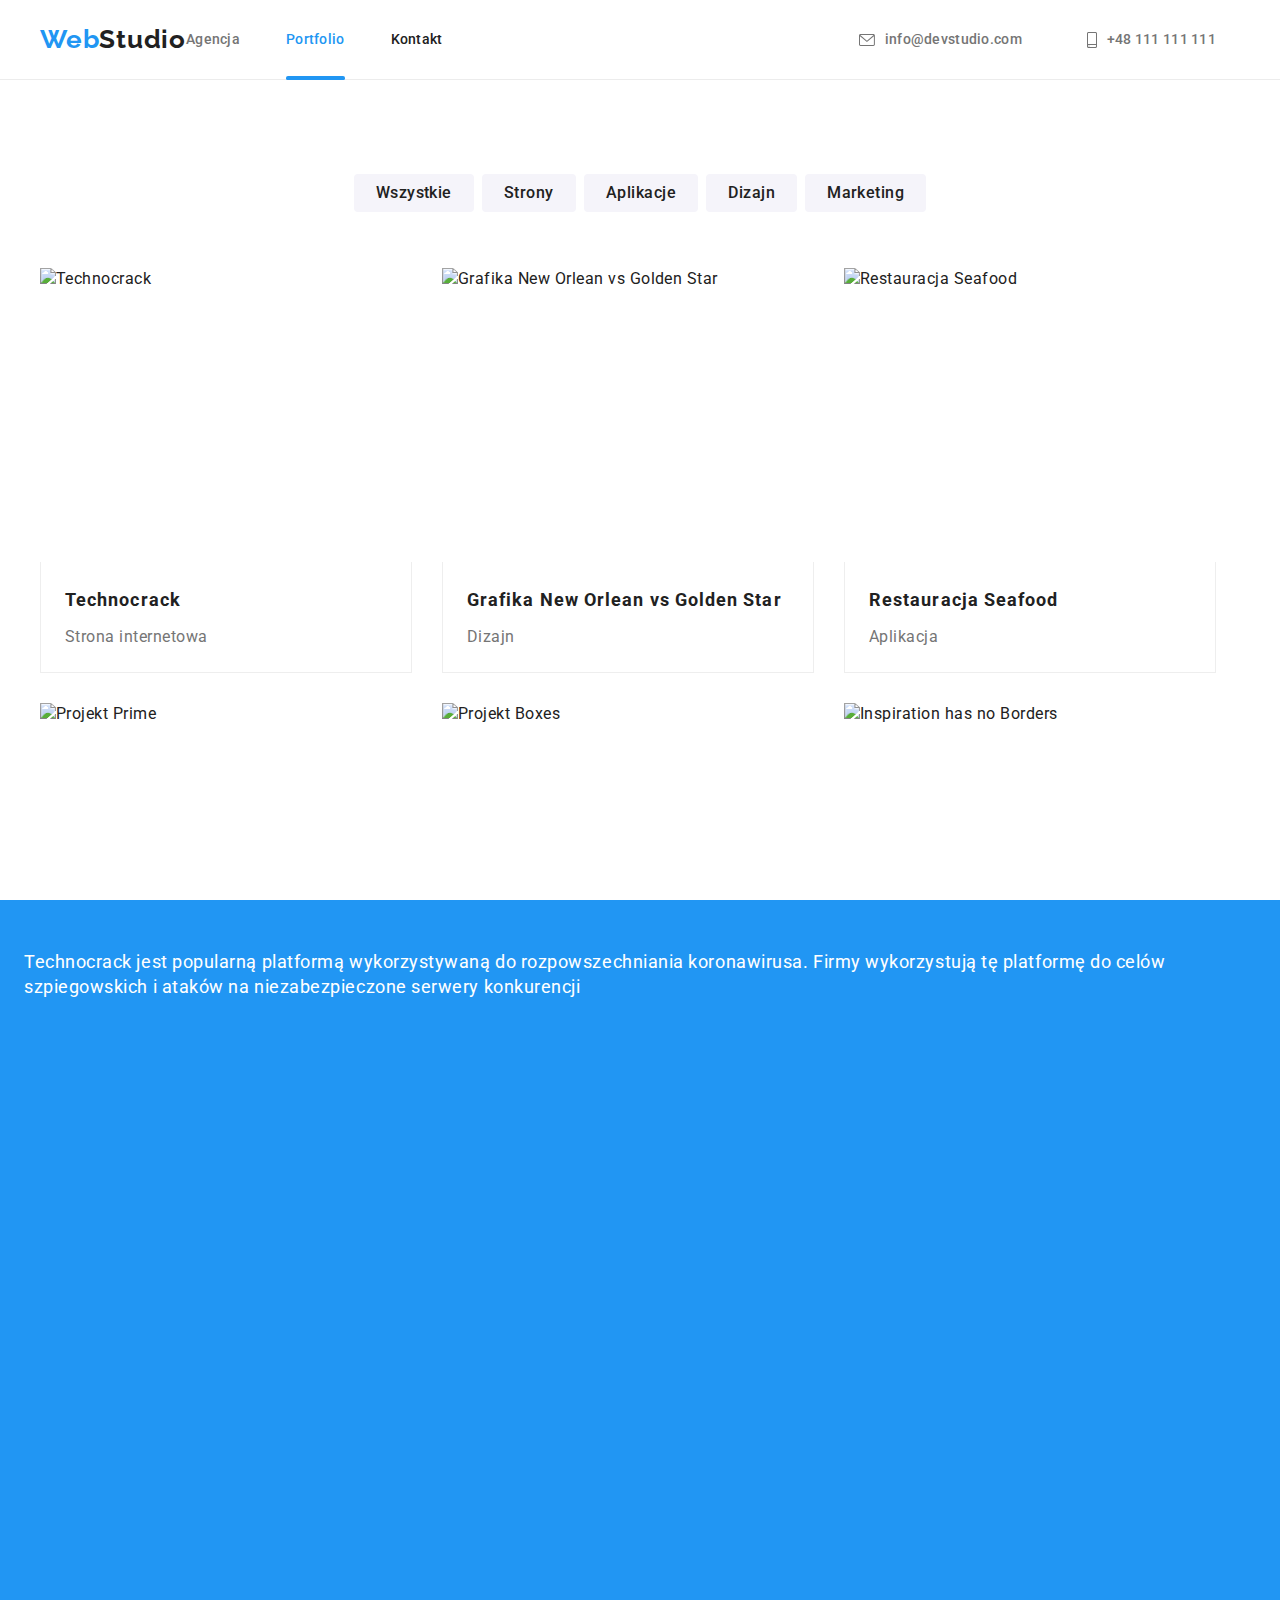
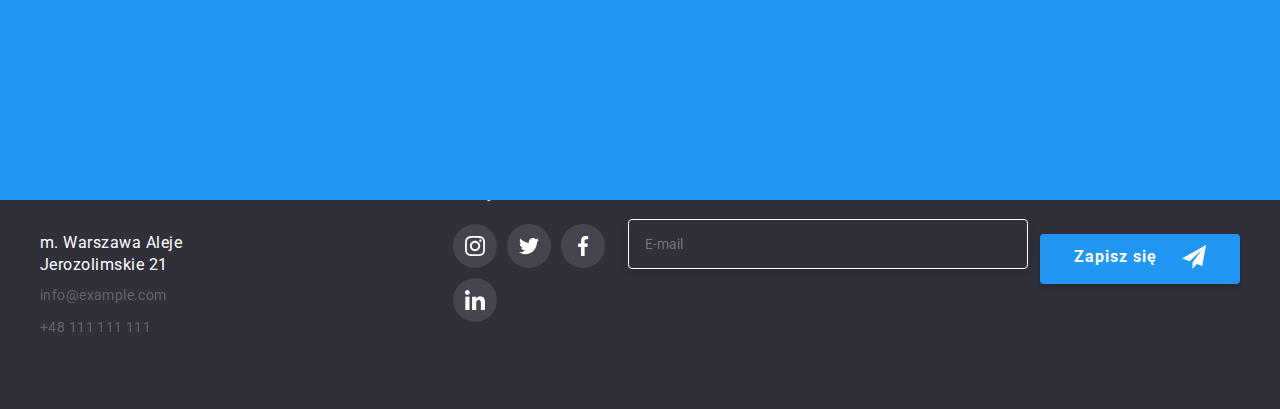
==== portfolio.html @ ecf56d08 "Add files via upload" ====
<!doctype html>
<html lang='pl'>

<head>
  <meta charset="utf-8"/>
  <meta http-equiv="x-ua-compatible" content="ie=edge">
  <meta name="viewport" content="width=device-width, initial-scale=1.0">
  <link rel="stylesheet" href="css/modern-normalize.css" />
  <link href="https://fonts.googleapis.com/css2?family=Raleway:wght@700&family=Roboto:wght@400;500;700;900&display=swap" rel="stylesheet"> 
  <title>Web Studio</title>
  <meta name="Autor" content="Karol Śpila">
  <link rel="stylesheet" href="./css/styles.css" />
  <link href="./css/main.min.css" rel="stylesheet" />
</head>

<body>
    <link href="https://fonts.googleapis.com/css2?family=Raleway:wght@700&family=Roboto:wght@400;500;700;900&display=swap" rel="stylesheet"> 
   <header class = "header">
    <div class="container">
    <a class="header__link" href="index.html">
      <span class = "Web"> Web</span><span class="stat">Studio</span></a>
    <nav>
    <ul class="header__list-nav">
      <li class="header__list-menu"><a class="header__nav--a header__agency" href="index.html">Agencja</a></li>
      <li class="header__list-menu"><a class="header__nav--a active header__portfolio" href="portfolio.html">Portfolio</a></li>
      <li class="header__list-menu"><a class="header__nav--a header__scontact" href="/contakt">Kontakt</a></li>
    </ul>
    </nav>
    <ul class="header__list-nav1">
      <li class="header__list-menu1">
        <a class="header__list-nav1--a header__mail" href="mailto:info@example.com">
            <svg class="header__ics" width="16px" height="12px">
              <use href="./images/icons.svg#icon-envelope">
              </use>
            </svg>  
        info@devstudio.com</a>
        <li class="header__list-menu1">
          <a class="header__list-nav1--a header__tel" href="tel:+48111111111">
              <svg class="header__ics" width="10px" height="16px">
                <use href="./images/icons.svg#icon-smartphone">
                </use>
              </svg>
          +48 111 111 111</a>
      </li>
  </ul>
  </div>
  </header>
  <main>
    <section class="section__port1">
    <div class="container">
    <ul class="port1__ul">
    <li><button type="button" class="port1__ul--button">Wszystkie</button></li>
    <li><button type="button" class="port1__ul--button">Strony</button></li>
    <li><button type="button" class="port1__ul--button">Aplikacje</button></li>
    <li><button type="button" class="port1__ul--button">Dizajn</button></li>
    <li><button type="button" class="port1__ul--button">Marketing</button></li>
    </ul>
  </div>
  </section>
   <section class="section__port2">
    <div class="container">
    <ul class="port2__ul">  
    <li class="port2__li">
      <figure class="pport2__figure">
        <div class="port2__div">
        <img  src="images/img1port.jpg" alt="Technocrack" width="370" height="294"/>
      <div class="port2__div--img"><p class="port2__div--p">Technocrack jest popularną platformą wykorzystywaną do rozpowszechniania koronawirusa. 
        Firmy wykorzystują tę platformę do celów szpiegowskich i ataków na niezabezpieczone serwery konkurencji</p>
      </div>
    </div>
      <figcaption class="port2_figcaption">
        <h3 class="port2__figcaption--h3">Technocrack</h3>
        <p class="port2__figcaption--p">Strona internetowa</p>
  </figcaption>
</figure>
</li>
  <li class="port2__li">
    <figure class="pport2__figure">
      <div class="port2__div">
    <img  src="images/img2port.jpg" alt="Grafika New Orlean vs Golden Star" width="370" height="294"/>
    <div class="port2__div--img"><p class="port2__div--p">Technocrack jest popularną platformą wykorzystywaną do rozpowszechniania koronawirusa. 
      Firmy wykorzystują tę platformę do celów szpiegowskich i ataków na niezabezpieczone serwery konkurencji</p>
    </div>
  </div>
    <figcaption class="port2_figcaption">
      <h3 class="port2__figcaption--h3">Grafika New Orlean vs Golden Star</h3>
      <p class="port2__figcaption--p">Dizajn</p>
    </figcaption>
  </figure>
</li>
  <li class="port2__li">
    <figure class="pport2__figure">
      <div class="port2__div">
      <img  src="images/img3port.jpg" alt="Restauracja Seafood" width="370" height="294"/>
      <div class="port2__div--img"><p class="port2__div--p">Technocrack jest popularną platformą wykorzystywaną do rozpowszechniania koronawirusa. 
        Firmy wykorzystują tę platformę do celów szpiegowskich i ataków na niezabezpieczone serwery konkurencji</p>
      </div>
    </div>
      <figcaption class="port2_figcaption">
        <h3 class="port2__figcaption--h3">Restauracja Seafood</h3>
        <p class="port2__figcaption--p">Aplikacja</p>
      </figcaption>
    </figure>
  </li> 
  <li class="port2__li">
    <figure class="pport2__figure">
      <div class="port2__div">
      <img  src="images/img4port.jpg" alt="Projekt Prime" width="370" height="294"/> 
      <div class="port2__div--img"><p class="port2__div--p">Technocrack jest popularną platformą wykorzystywaną do rozpowszechniania koronawirusa. 
        Firmy wykorzystują tę platformę do celów szpiegowskich i ataków na niezabezpieczone serwery konkurencji</p>
      </div>
    </div>
      <figcaption class="port2_figcaption">
        <h3 class="port2__figcaption--h3">Projekt Prime</h3>
        <p class="port2__figcaption--p">Marketing</p>
      </figcaption>
    </figure>
  </li> 
  <li class="port2__li">
    <figure class="pport2__figure">
      <div class="port2__div">
      <img  src="images/img5port.jpg" alt="Projekt Boxes" width="370" height="294"/>
      <div class="port2__div--img"><p class="port2__div--p">Technocrack jest popularną platformą wykorzystywaną do rozpowszechniania koronawirusa. 
        Firmy wykorzystują tę platformę do celów szpiegowskich i ataków na niezabezpieczone serwery konkurencji</p>
      </div>
    </div>
      <figcaption class="port2_figcaption">
        <h3 class="port2__figcaption--h3">Projekt Boxes</h3>
        <p class="port2__figcaption--p">Aplikacja</p>
      </figcaption>
    </figure>
  </li>  
  <li class="port2__li">
    <figure class="pport2__figure">
      <div class="port2__div">
      <img  src="images/img6port.jpg" alt="Inspiration has no Borders" width="370" height="294"/>
      <div class="port2__div--img"><p class="port2__div--p">Technocrack jest popularną platformą wykorzystywaną do rozpowszechniania koronawirusa. 
        Firmy wykorzystują tę platformę do celów szpiegowskich i ataków na niezabezpieczone serwery konkurencji</p>
      </div>
    </div>
      <figcaption class="port2_figcaption">
        <h3 class="port2__figcaption--h3">Inspiration has no Borders</h3>
        <p class="port2__figcaption--p">Strona internetowa</p>
      </figcaption>
    </figure>
  </li>
  <li class="port2__li">
    <figure class="pport2__figure">
      <div class="port2__div">
      <img  src="images/img7port.jpg" alt="Magazyn Limited Edition" width="370" height="294"/>
      <div class="port2__div--img"><p class="port2__div--p">Technocrack jest popularną platformą wykorzystywaną do rozpowszechniania koronawirusa. 
        Firmy wykorzystują tę platformę do celów szpiegowskich i ataków na niezabezpieczone serwery konkurencji</p>
      </div>
    </div>
      <figcaption class="port2_figcaption">
        <h3 class="port2__figcaption--h3">Magazyn Limited Edition</h3>
        <p class="port2__figcaption--p">Dizajn</p>
      </figcaption>
    </figure>
  </li>
  <li class="port2__li">
    <figure class="pport2__figure">
      <div class="port2__div">
      <img  src="images/img8port.jpg" alt="Projekt LAB" width="370" height="294"/>
      <div class="port2__div--img"><p class="port2__div--p">Technocrack jest popularną platformą wykorzystywaną do rozpowszechniania koronawirusa. 
        Firmy wykorzystują tę platformę do celów szpiegowskich i ataków na niezabezpieczone serwery konkurencji</p>
      </div>
    </div>
      <figcaption class="port2_figcaption">
        <h3 class="port2__figcaption--h3">Projekt LAB</h3>
        <p class="port2__figcaption--p">Marketing</p>
      </figcaption>
    </figure>
  </li>
  <li class="port2__li">
    <figure class="pport2__figure">
      <div class="port2__div">
      <img  src="images/img9port.jpg" alt="Growing Business" width="370" height="294"/>
      <div class="port2__div--img"><p class="port2__div--p">Technocrack jest popularną platformą wykorzystywaną do rozpowszechniania koronawirusa. 
        Firmy wykorzystują tę platformę do celów szpiegowskich i ataków na niezabezpieczone serwery konkurencji</p>
      </div>
    </div>
      <figcaption class="port2_figcaption">
        <h3 class="port2__figcaption--h3">Growing Business</h3>
        <p class="port2__figcaption--p">Aplikacja</p>
      </figcaption>
    </figure>
  </li> 
    </ul>
    </div>
    </section>
  </main>
  <footer class="footer">
    <div class="container footer">
      <div>
      <h2>
      <a class="footer__end" href="index.html">
        <span class = "Web"> Web</span><span class="footer__stat">Studio</span>
      </a>
    </h2>
    <address class="footer__address">
      <p class="footer__address--p"> m. Warszawa Aleje Jerozolimskie 21 </p>
      <p class="footer__address--p"><a class="footer__mail" href="mailto:info@example.com">info@example.com</a></p>
    <p class="footer__address--p"><a class="footer__tel" href="tel:+48111111111">+48 111 111 111</a></p>
</address>
</div>
<div class="foot-social">
  <h2 class="footer__h2">Dołącz do nas</h2>
  <ul class="footer__ul">
  <li class="footer__li">
    <a class="footer__li--a" href="#">
    <svg class="footer__li--svg">
      <use href="./images/icons.svg#icon-instagram">
      </use>
    </svg>
  </a>
  </li>
  <li class="footer__li">
    <a class="footer__li--a" href="#">
    <svg class="footer__li--svg">
      <use href="./images/icons.svg#icon-twitter">
      </use>
    </svg>
  </a>
  </li>
  <li class="footer__li">
    <a class="footer__li--a" href="#">
    <svg class="footer__li--svg">
      <use href="./images/icons.svg#icon-facebook">
      </use>
    </svg>
  </a>
  </li>
  <li class="footer__li">
    <a class="footer__li--a" href="#">
    <svg class="footer__li--svg">
      <use href="./images/icons.svg#icon-linkedin">
      </use>
    </svg>
  </a>
  </li>
</ul>
</div>
<div>
<p class="footer__div--p">Zapisz się do newslettera</p>
<div class="footer__div--div">
<label class="footer__label--email" for="mail">
  <input class="footer__input" type="email" name="mail" id="mail" placeholder="E-mail"/>
</label>
  <button class="footer__button" type="submit">Zapisz się
  <svg class="footer__button--svg">
    <use href="./images/icons.svg#icon-send">
    </use>
  </svg> 
</button>
</div>
  </div>
</div>
  </footer>
 </body>
</html>
---- css/styles.css ----
:root {
  --grey: #f5f4fa;
  --black: #2f303a;
  --text-grey: #757575;
  --text-black: #212121;
  --blue: #2196f3;
  --white: #ffffff;
  --transition: 250ms cubic-bezier(0.4, 0, 0.2, 1);
  font-family: "Roboto", "Raleway", sans-serif;
}
*{
  margin: 0px;
  padding: 0px;
  border: 0;
    line-height: 1.4em;
    vertical-align: baseline;
    text-decoration: none;
    outline: 0;
}
*, 
::after, 
::before {
  box-sizing: border-box;
}

body {
  display: block;
}

html {
  line-height: 1.15;
  -webkit-text-size-adjust: 100%;
}

body {
  color: #212121;
  font-family: "Roboto", "Raleway", sans-serif;
}
.container{
  width: 1200px;
  margin: 0 auto;
  transition-property: background-color;
  transition-duration: 250ms;
}
.index{
  background-color: #fff;
  font-weight: 500;
  font-size: 14px;
  line-height: 1.14;
  letter-spacing: 0.02em;
  border-bottom: 1px solid #ececec;
  min-height: 80px;
  display: flex;
  align-items: center;
	padding: 25px 0;
}
.index ::after{
text-decoration: underline;
}
.index .container{
  display: flex;
  align-items: center;
}
.active{
  position: relative;
  top: 0;
  left: 0;
}
.active::after{
  content: "";
  display: block;
  position: absolute;
  border-top: 4px solid var(--blue);
  border-bottom: 0cm;
  border-radius: 2px;
  width: 100%;
  bottom: -62px;
  left: 0;
}
.Web,
.stat{
  font-family: "Raleway", "sans-serif";
  font-weight: 700;
  font-size: 26px;
  font-style: normal;
  line-height: 1.19;
  letter-spacing: 0.03em;
}
.Web{
 color: #2196f3;
}
.stat{
  color: #212121;
}
.inner-link {
  text-decoration: none;
}
.index nav a {
  color: #212121;
  font-weight: 500;
  display: flex;
}
ul, 
ol {
  list-style-type: none;
}
.list-menu{
  margin-right: 46px;
  display: flex;
}
.list-nav{
  display: flex;
 }
.list-nav a{
   text-decoration: none;
   display: flex;
}
.list-nav a[href="index.html"] {
  margin-left: 94px;
}
.list-nav a:visited {
  color: var(--text-black);
}
header .tel,
header .mail{
  color: #757575;
}

.list-nav1{
  margin-left: auto;
  margin-right: 12px;
  display: flex;
}

.list-nav1 a{
  text-decoration: none;
  color: var(--text-grey);
  margin-left: 50px;
  display: flex;
}

.main-container{
  color: #fff;
  font-weight: 900;
  font-size: 44px;
  text-transform: uppercase;
  line-height: 1.36;
  text-align: center;
  letter-spacing: 0.06em;
  justify-content: space-between;
  padding-top: 75px;
}

header .agency,
header .portfolio,
header .contact {
  color: #757575;
}

header .portfolio:hover,
header .portfolio:focus,
header .agency:hover,
header .agency:focus,
header .contact:hover,
header .contact.focus {
  color: #2196f3;
  border-radius: 2px;
}

header .tel:hover,
header .mail:hover {
  color: #2196f3;
}
header .icon{
  display: flex;
  padding: 20px 0;
  fill: #afb1b8;
  border-radius: 50%;
  transition-property: fill, background-color;
  transition: 250ms cubic-bezier(0.4, 0, 0.2, 1);
}
header .icons1{
  width: 16px;
  height: 12px;
  fill: #afb1b8;
  border-radius: 50%;
  transition-property: fill, background-color;
  transition: 250ms cubic-bezier(0.4, 0, 0.2, 1);
}
header .icons2{
  width: 10px;
  height: 16px;
  fill: #afb1b8;
  border-radius: 50%;
  transition-property: fill, background-color;
  transition: 250ms cubic-bezier(0.4, 0, 0.2, 1);
}

nav .portfolio:hover,
nav .portfolio:focus {
  color: #2196f3;
}
.sec1{
  background-color: rgba(47, 48, 58, 1);
  height: 600px;
  text-align: center;
  justify-content: center;
  background-image:   linear-gradient(rgba(47, 48, 58, 0.4),
                rgba(47, 48, 58, 0.4),
                rgba(47, 48, 58, 0.4),
                rgba(47, 48, 58, 0.4)), 
                url("./images/bgImage.png");
  background-repeat: no-repeat;
  background-size: cover;
}
.sec1 .but {
  color: var(--white);
  background: #2196f3;
  border-radius: 4px;
  font-weight: 700;
  font-size: 16px;
  line-height: 1.87;
  border: none;
  padding: 10px 41px;
  box-shadow: 0px 4px 4px rgba(0, 0, 0, 0.15);
  cursor: pointer;
  align-items: center;
  visibility: visible;
}
.section {
  padding-top: 94px;
  padding-bottom: 94px;
}
.sec2,
.lorem{
  display: flex;
  justify-content: space-between;
  padding: 0;
}
.section .but:hover {
  border-radius: 4px;
}
.clients{
  font-weight: 700;
    font-size: 36px;
    line-height: 42px;
    text-align: center;
    letter-spacing: 0.03em;
    margin: 0px;
    margin-bottom: 50px;
}
.list-clients{
  display: flex;
  list-style: none;
  justify-content: space-between;
  align-items: center;
  margin-right: 20px;
  margin-left: 20px;
  padding-top: 20px;
}
.icon,
.corpos{
  display: flex;
  justify-content: center;
  height: 120px;
  padding: 25px 0;
  border-radius: 4px;
  margin-bottom: 30px;
  background-color: #212121;
  fill: #afb1b8;
  border-radius: 50%;
  transition-property: fill, background-color;
  transition: var(--transition);
}
.corpos .icons{
  width: 106px;
  height: 60px;
}
.icons{
  width: 70px;
  height: 70px;
}
.icons:hover{
  background-color: #2196f3;
}
.corpos:hover,
.corpos:focus{
  fill:var(--blue);
  border: 1px solid var(--text-grey);
}
.text1,
.text2,
.text3,
.text4{
  font-weight: 700;
  text-transform: uppercase;
  display: block;
}
.text11, 
.text22, 
.text33, 
.text44{
  color: #757575;
}
.list-images{
  display: flex;
  padding-left: 0;
}
.under-photo{
  text-transform: uppercase;
  text-align: center;
  align-items: center;
  height: 70px;
  padding-top: 24px;
  overflow: hidden;
  margin: auto;
  color: #fff;
  font-size: 14px;
  font-weight: 700;
  line-height: 16.41px;
  letter-spacing: 0.03em;
  background: rgba(47, 48, 58, 0.8);
  opacity: 100%;
}
.sec2,
.lorem,
.sec3,
.list-images{
  font-size: 14px;
  line-height: 1.14;
  justify-content: space-between
}
.sec3{
  background-color: var(--white);
}
.sec3 .about{
  background-color: var(--white);
  font-weight: 700;
  font-size: 36px;
  line-height: 1.6;
}
.about,
.we{
  text-align: center;
  padding-bottom: 50px;
  font-weight: 700;
  font-size: 36px;
  line-height: 1.6;
}
img {
  display: block;
}
.social-media{
  display: flex;
  justify-content: space-between;
  align-items: center;
  margin-right: 32px;
  margin-left: 32px;
  padding-top: 20px;
}
.social-media li{
  flex-wrap: wrap;
  gap: 10px;
}
.soc-media{
  display: flex;
  fill:#ececec;
  width: 20px;
  height: 20px;
  border-radius: 50%;
  transition-property: fill, background-color;
  transition: var(--transition);
}
.social-link{
  display: flex;
  width: 44px;
  height: 44px;
  border-radius: 50%;
  background-color: #2f303a;
  align-items: center;
  justify-content: center;
  fill: var(--blue);
}
.social-link:hover,
.social-link:focus{
  background-color: var(--blue);
  fill: #ececec;
}

.sec4{
  background-color: var(--grey);
  font-size: 16px;
  line-height: 1.5;
  letter-spacing: 0.03em;
  padding-top: 0;
}
.sec4 .we {
  padding-top: 94px;
  background-color: #f5f4fa;
}
.list-images2{
  display: flex;
  padding-left: 0;
  padding-bottom: 10px;
  justify-content: space-between;
}

.imagination1,
.imagination2,
.imagination3,
.imagination4{
  box-shadow: 0px 1px 3px rgb(0 0 0 / 12%), 0px 1px 1px rgb(0 0 0 / 14%), 0px 2px 1px rgb(0 0 0 / 20%);
  border-radius: 0px 0px 4px 4px;
  background-color: #fff;
  text-align: center;
}
.imagineA,
.imagineB,
.imagineC{
  border-radius: 0px;
}
.list-buttons{
  display: flex;
  justify-content: center;
  list-style-type: none;
  flex-wrap: wrap;
  margin-left: -8px;
  margin-bottom: -8px;
  padding-bottom: 50px;
}

.list-buttons .but1,
.list-buttons .but2,
.list-buttons .but3,
.list-buttons .but4,
.list-buttons .but5 {
  font-family: "Roboto", sans-serif;
  background-color: var(--grey);
  border-radius: 4px;
  color: var(--text-black);
  border: 0px;
  font-size: 100%;
  padding: 6px 22px;
  border-radius: 4px;
  line-height: 1.625em;
  letter-spacing: 0.03em;
  margin-left: 8px;
  margin-bottom: 8px;
  cursor: pointer;
  text-transform: none;
}

.section .but1:hover,
.section .but2:hover,
.section .but3:hover,
.section .but4:hover,
.section .but5:hover {
  background-color: var(--blue);
  color: var(--white);
  cursor: pointer;
  box-shadow: 0px 1px 3px rgb(0 0 0 / 12%), 0px 1px 1px rgb(0 0 0 / 14%),
  0px 2px 1px rgb(0 0 0 / 20%);
}
.section .but1:focus,
.section .but2:focus,
.section .but3:focus,
.section .but4:focus,
.section .but5:focus {
  background-color:var(--blue);
  color: var(--white);
  cursor: pointer;
  box-shadow: 0px 1px 3px rgb(0 0 0 / 12%), 0px 1px 1px rgb(0 0 0 / 14%),
  0px 2px 1px rgb(0 0 0 / 20%);
}
.list-photos{
  list-style-type: none;
  display: flex;
  flex-wrap: wrap;
  margin: 0px;
  margin-left: -8px;
  margin-bottom: -8px;
  padding-bottom: 50px;
  justify-content: space-between;
  line-height: 36px;
  letter-spacing: 0.03em;
 
}
.blue-hover{
  display: flex;
  justify-content: space-between;
  box-sizing: border-box;
  border: 1px solid var(--white);
  margin-bottom: 30px;
  background: var(--white);
  border: 0px;
  cursor: pointer;
}
.blue-hover > img{
  object-fit: cover;
}
.blue-hover:hover .secret-text{
  transform: translateY(0);
  transition: var(--transition);
}
.hide{
  position: relative;
  overflow: hidden;
}
.secret-text{
  position: absolute;
  top: 0;
  left: 0;
  width: 100%;
  height: 100%;
  letter-spacing: 0.03em;
  line-height: 1.56em;
  background-color: rgba(33, 150, 243, 0.9);
  transform: translateY(100%);
  transition: var(--transition);
  transition-property: transform;
  transition-timing-function: ease;
  transition-delay: 0s;
  }
.secret-text p{
  text-align: left;
  padding-top: 49px;
  padding-left: 24px;
  padding-right: 24px;
  font-family: "Roboto";
  font-style: normal;
  font-weight: 400;
  font-size: 18px;
  line-height: 28px;
  margin: 0px;
  letter-spacing: 0.03em;
  color: #ffffff;
}
.underscore{
  z-index: 1001;
  background-color: #fff;
  bottom: 0;
  left: 0;
  width: 100%;
  list-style: none;
  position: absolute;
  padding-bottom: 20px;
  padding-left: 24px;
  padding-top: 20px;
  border-right: 1px solid #EEEEEE;
  border-left: 1px solid #EEEEEE;
  border-bottom: 1px solid #EEEEEE;
  letter-spacing: 0.06em;
  overflow: visible;
}  
.underscore h3{
  width: 322px;
  height: 36px;
  font-weight: 700;
  font-size: 18px;
  line-height: 36px;
  letter-spacing: 0.06em;
  margin: 0px;
  padding: 0px;
  padding-bottom: 4px;
}
.underscore p{
  color: #757575;
    width: 322px;
    height: 30px;
    font-weight: 400;
    font-size: 16px;
    line-height: 30px;
    letter-spacing: 0.03em;
    margin: 0px;
}
.blue-hover:active,
.blue-hover:hover,
.blue-hover:focus{
  box-shadow: 0px 1px 1px rgba(0, 0, 0, 0.12), 0px 4px 4px rgba(0, 0, 0, 0.06), 1px 4px 6px rgba(0, 0, 0, 0.16);
}


.imagine1,
.imagine2,
.imagine3,
.imagine4,
.imagine5,
.imagine6,
.imagine7,
.imagine8,
.imagine9{
  position: relative;
  width: 370px;
  height: 404px;
  margin: 0px;
  overflow: hidden;
  align-items: center;
  background-color: #fff;
  justify-content: space-between;
  margin-bottom: 30px;
  border-radius: 0px;
}  
.imagine1:focus,
.imagine1:hover,
.imagine2:focus,
.imagine2:hover,
.imagine3:focus,
.imagine3:hover,
.imagine4:focus,
.imagine4:hover,
.imagine5:focus,
.imagine5:hover,
.imagine6:focus,
.imagine6:hover,
.imagine7:focus,
.imagine7:hover,
.imagine8:focus,
.imagine8:hover,
.imagine9:focus,
.imagine9:hover {
  box-shadow: 0px 1px 3px rgb(0 0 0 / 12%), 0px 1px 1px rgb(0 0 0 / 14%);
  animation: cursorMoveOut 0.8s forwards;
}

figcaption{
  padding-top: 20px;
  padding-bottom: 20px;
}

footer {
  background-color: var(--black);
  color: #fff;
  font-size: 16px;
  font-style: normal;
  line-height: 1.5;
}
footer .container {
  padding-top: 60px;
}
footer .end {
  text-decoration-line: none;
  color: var(--blue);
}
footer address {
  color: var(--white);
  font-size: 16px;
  font-style: normal;
  line-height: 1.5;
  letter-spacing: 0.03em;
  font-weight: 400;
  list-style-type: none;
  margin-bottom: 9px;
}
footer .stat{
  color: var(--white);
}
.join {
  list-style: none;
  display: flex;
  align-items: center;
  margin-top: 16px;
  padding: 25px;
  background-color: var(--black);
  fill: var(--blue);
  border-radius: 50%;
  transition-property: fill, background-color;
  transition: var(--transition);
}
.join li{
  justify-content: center;
  align-items: center;
  display: flex;
  width: 44px;
  height: 44px;
  padding: 0px;
  background-color: var(--black);
  border-radius: 50%;
  cursor: pointer;
  margin-right: 10px;
  fill: var(--blue);
}
.media{
  width: 20px;
  height: 20px;
  align-items: center;
  fill: var(--white);
}
.foot-social{
  margin-left: 180px;
  padding-top: 5px;
}

footer .come-in{
  width: 113px;
  height: 16px;
  text-transform: uppercase;
  font-size: 14px;
  font-family: 'Roboto';
  letter-spacing: 0.03em;
}
footer .media:hover,
footer .media:focus{
  background-color: var(--blue);
}
footer .tel {
  text-decoration-line: none;
  color: rgba(255, 255, 255, 0.6);
  opacity: 40%;
}
footer .tel:hover,
footer .tel:focus {
  color: #2196f3;
  text-decoration: underline;
}
footer .mail {
  text-decoration-line: none;
  color: rgba(255, 255, 255, 0.6);
  opacity: 40%;
}
footer .mail:hover,
footer .mail:focus {
  color: #2196f3;
  text-decoration: underline;
}
footer label{
margin-bottom: 20px;
align-items: center; 
text-transform: uppercase;
font-size: 14px;
font-family: 'Roboto';
font-weight: bold;
letter-spacing: 0.03em;
}
footer input{
    border: 1px solid var(--white);
    border-radius: 4px;
    width: 358px;
    height: 50px;
    padding-left: 42px;
    line-height: 1.15;
    margin-bottom: 30px;
    color: var(--black);
    padding-left: 10px;
    background-color: var(--black);
}
footer input:hover,
footer input:focus{
  border: 1px solid var(--blue);
  border-radius: 4px;
  outline: none;
  background-color: var(--black);
}
footer button{
  width: 200px;
  height: 50px;
  background: var(--blue);
  box-shadow: 0px 4px 4px rgb(0 0 0 / 15%);
  border-radius: 4px;
  font-weight: 700;
  font-size: 16px;
  line-height: 1.87;
  text-align: center;
  letter-spacing: 0.06em;
  color: #fff;
  margin-bottom: 30px;
  border: none;
  cursor: pointer;
  padding-bottom: 3px;
}
.send{
  width: 24px;
  height: 24px;
}
.backdrop{
  opacity: 100%;
  align-items: center;
  position: fixed;
  top: 50%;
  left: 50%;
  width: 100%;
  height: 100%;
  border-radius: 4px;
  transform: translate(-50%, -50%);
  background-color: rgba(0, 0, 0, 0.2);
  animation-name: scaling;
  animation-duration: 2000ms;
  animation-timing-function: linear;
  animation-iteration-count: 1;
  animation-direction: normal;
  transition-property: opacity, transform;
  transition-duration: 250ms;
  transition-timing-function: ease-in-out;
}
.close-btn:hover{
	cursor: pointer;
}
.modal{
  position: absolute;
  top: 50%;
  left: 50%;
  transform: translate(-50%, -50%);
  background-color: var(--white);
  width: 528px;
  height: 581px;
  box-shadow: 0px 1px 3px rgb(0 0 0 / 12%), 0px 1px 1px rgb(0 0 0 / 14%), 0px 2px 1px rgb(0 0 0 / 20%);
  border-radius: 4px;
}
.close-btn{
  cursor: pointer;
  position: absolute;
  top: 8px;
  right: 8px;
  width: 30px;
  height: 30px;
  background-color: var(--white);
  border-radius:50%;
  border: 1px solid rgba(0, 0, 0, 1);
  opacity: 100%;
  z-index: 1000;
}
.is-hidden{
  opacity: 0;
  visibility: hidden;
  pointer-events: none;
}
.form{
  display: flex;
  align-items: center;
  justify-content: space-between;
  flex-direction: column;
  position: relative;
}
.form > h2{
  font-weight: 700;
    font-size: 20px;
    line-height: 1.15;
    text-align: center;
    letter-spacing: 0.03em;
    color: var(--black);
    margin-top: 40px;
    margin-bottom: 30px;
}
input{
  line-height: 1.15;
  margin: 0;
}
.form input{
  border: 1px solid rgba(33, 33, 33, 0.2);
    border-radius: 4px;
    width: 448px;
    height: 40px;
    padding-left: 42px;
}
.form textarea{
  width: 448px;
  resize: none;
  border: 1px solid rgba(33, 33, 33, 0.2);
  border-radius: 4px;
}
.con{
  position: absolute;
  width: 20px;
  height: 20px;
}
.form input:focus, 
.form textarea:focus {
  outline: none;
}

.form input, 
.form textarea{
  color: var(--text-grey);
    font-family: "Roboto";
    font-style: normal;
    font-weight: 400;
    font-size: 12px;
    display: block;
}
.form input:hover,
.form textarea:hover{
  border: 1px solid var(--blue);
  border-radius: 4px;
}
.comment{
  width: 448px;
  height: 120px;
}
.form
.form label{
  font-size: 12px;
    line-height: 1.16;
    letter-spacing: 0.01em;
    color: var(--text-grey);
    padding-left: 40px;
    margin-bottom: 4px;
    margin-top: 10px;
}
.checkbox{
  display: flex;
  justify-content: center; 
  margin-top: 0;
}
.checkbox a{
  color: var(--blue);
}
.check-lex{
  margin: 0;
  padding: 0;
  align-items: center;
  cursor: pointer;
}
.check-lex a{
  text-decoration: underline;
}
.check-lex::before{
  content: "";
  display: inline-block;
  width: 16px;
  height: 16px;
  margin-left: 0;
  margin-right: 7px;
  outline: 1px solid rgba(33, 33, 33, 0.2);
  border-radius: 2px;
  transition: all var(--transition);
}
.web:checked + .check-lex::before {
 background-color:var(--blue);
 border: 3px solid var(--white);
  background-image: url(./images/check.png);
  background: no-repeat;
}
.form button{
  width: 200px;
    height: 50px;
    background: var(--blue);
    box-shadow: 0px 4px 4px rgb(0 0 0 / 15%);
    border-radius: 4px;
    font-weight: 700;
    font-size: 16px;
    line-height: 1.87;
    text-align: center;
    letter-spacing: 0.06em;
    color: #fff;
    margin: auto;
    margin-top: 30px;
    border: none;
    cursor: pointer;
}
.visually-hidden{
  position: absolute !important;
  clip: rect(1px 1px 1px 1px);
  clip: rect(1px, 1px, 1px, 1px);
  padding: 0 !important;
  border: 0 !important;
  height: 1px !important;
  width: 1px !important;
  overflow: hidden;
}
---- css/main.min.css ----
.Web,.stat{font-family:"Raleway","sans-serif";font-weight:700;font-size:26px;font-style:normal;line-height:1.19;letter-spacing:.03em}.Web{color:var(--blue)}.stat{color:var(--text-black)}.footer__stat{color:var(--white)}.header{background-color:#fff;font-weight:500;font-size:14px;line-height:1.14;letter-spacing:.02em;border-bottom:1px solid #ececec;min-height:80px;display:flex;align-items:center}.header::after{text-decoration:underline}.header .container{display:flex;align-items:center}.active::after{content:"";display:block;position:absolute;border-top:4px solid var(--blue);border-bottom:0cm;border-radius:2px;width:100%;bottom:-31px;left:0;background-color:var(--blue)}.header__link{text-decoration:none;font-family:Raleway;font-weight:700;font-size:26px;letter-spacing:.03em;color:var(--text-black);line-height:1.19;text-decoration-line:none}.header__nav--a{color:var(--text-black);font-weight:500;display:flex}.header__list-menu{display:flex}.header__list-menu1{display:flex;align-items:center;justify-content:center}.header__list-menu1:focus{color:var(--blue);transition:var(--transition)}.header__list-menu1:hover{color:var(--blue);transition:var(--transition)}.header__list-nav{display:flex;align-items:center}.header__list-nav--a{text-decoration:none;display:flex}.header__list-nav--a[href="index.html"]{margin-left:94px}.header__list-nav .active{position:relative;color:var(--blue);top:0;left:0}.header__tel,.header__mail{color:var(--text-grey);margin-left:10px;align-items:center}.header__tel:focus,.header__mail:focus{fill:var(--blue);transition:var(--transition)}.header__tel:hover,.header__mail:hover{fill:var(--blue);transition:var(--transition)}.header__list-nav1{list-style-type:none;margin-left:auto;margin-right:12px;display:flex;align-items:center}.header__list-nav1--a{text-decoration:none;color:var(--text-grey);margin-left:50px;display:flex}.header__list-nav1--a:hover{color:var(--blue);transition:var(--transition)}.header__list-nav1--a:focus{color:var(--blue);transition:var(--transition)}.header__agency,.header__portfolio,.header__contact{color:var(--text-grey);cursor:pointer;text-decoration-line:none;font-weight:500;font-size:14px;letter-spacing:.02em}.header__agency:focus,.header__portfolio:focus,.header__contact:focus{color:var(--blue);transition:var(--transition)}.header__agency:hover,.header__portfolio:hover,.header__contact:hover{color:var(--blue);transition:var(--transition)}.header__tel,.header__mail{cursor:pointer;text-decoration:none;color:var(--text-grey)}.header__tel:focus,.header__mail:focus{color:var(--blue);fill:var(--blue);cursor:pointer;transition:var(--transition)}.header__tel:hover,.header__mail:hover{color:var(--blue);fill:var(--blue);cursor:pointer;transition:var(--transition)}.header__tel{margin-left:15px;padding-right:12px}.header__tel:hover>.header__ics{fill:var(--blue);transition:var(--transition)}.header__mail{margin-left:15px;padding-right:50px}.header__mail:hover>.header__ics{fill:var(--blue);transition:var(--transition)}.header__ic{cursor:pointer;text-decoration:none;color:var(--text-grey);display:flex;padding:20px 0;fill:var(--text-grey);transition-property:fill,background-color;transition:var(--transition)}.header__ics{margin-right:10px;fill:var(--text-grey);transition-property:fill,background-color;transition:var(--transition)}.header__ics:hover{fill:var(--blue);transition:var(--transition)}.header__ics:focus{fill:var(--blue);transition:var(--transition)}.header__mail .header__ics{width:16px;height:12px}.header__tel .header__ics{width:10px;height:16px}.header__list-menu:not(:last-child){margin-right:46px}:root{--grey: #f5f4fa;--black: #2f303a;--text-grey: #757575;--text-black: #212121;--blue: #2196f3;--white: #ffffff;--soc-grey: #afb1b8;--transition: 250ms cubic-bezier(0.4, 0, 0.2, 1)}.is-hidden{opacity:0;visibility:hidden;pointer-events:none}.visually-hidden{position:absolute !important;clip:rect(1px 1px 1px 1px);clip:rect(1px, 1px, 1px, 1px);padding:0 !important;border:0 !important;height:1px !important;width:1px !important;overflow:hidden}*{margin:0;padding:0;border:0;line-height:1.4em;vertical-align:baseline;text-decoration:none;outline:0}*,::after,::before{box-sizing:border-box}ul,ol{list-style-type:none}body{background-color:var(--white);display:block;color:#212121;font-family:"Roboto","Raleway",sans-serif}html{line-height:1.15;-webkit-text-size-adjust:100%}figcaption{padding-top:20px;padding-bottom:20px}img{display:block}input{line-height:1.15;margin:0;font-size:100%;font-family:inherit}footer{background-color:var(--black);color:#fff;font-size:16px;line-height:1.5;padding-bottom:60px}.container{width:1200px;margin:0 auto;transition-property:background-color;transition-duration:250ms}footer .container{padding-top:60px}.section{padding-top:94px;padding-bottom:94px}.section__port1{padding-top:94px;padding-bottom:56px}.section__port2{padding-bottom:50px}.ic{display:flex;justify-content:center;align-items:center;height:120px;padding:25px 0;border-radius:4px;margin-bottom:30px;background-color:var(--grey);fill:#afb1b8;transition-property:fill,background-color;transition:var(--transition)}.ics{width:70px;height:70px}.sec2{font-size:14px;line-height:1.14;justify-content:space-between;background-color:var(--white);display:flex;gap:30px;padding-bottom:0;letter-spacing:.03em;align-items:center}.sec3{background-color:var(--white);font-size:14px;line-height:1.14;justify-content:space-between}.sec4{background-color:var(--grey);font-size:16px;line-height:1.5;letter-spacing:.03em;padding-top:0;justify-content:space-between}.sec3__list-images{display:flex;font-size:14px;line-height:1.14;padding-left:0;list-style-type:none;justify-content:space-between;align-items:center}.sec3__figure{border-radius:0px;position:relative}.sec3__under-photo{display:flex;position:absolute;justify-content:center;text-transform:uppercase;text-align:center;align-items:center;height:70px;width:370px;bottom:0px;overflow:hidden;margin:auto;color:#fff;font-size:14px;font-weight:700;line-height:1.14;letter-spacing:.03em;background:rgba(47,48,58,.8);opacity:100%}.sec3__h2{background-color:var(--white);font-weight:700;font-size:36px;line-height:1.6;text-align:center;padding-bottom:50px}.icon{display:inline-block;width:1em;height:1em;stroke-width:0}.icon-antena{width:0.9423828125em;background-image:url("../images/antena.svg")}.icon-astronaut{width:0.9013671875em}.icon-clock{width:0.9716796875em}.icon-comp{width:1.2958984375em}.icon-envelope{width:1.3330078125em}.icon-Logo1{width:1.7373046875em}.icon-Logo2{width:1.7373046875em}.icon-Logo3{width:1.7666015625em}.icon-Logo4{width:1.7666015625em}.icon-Logo5{width:1.7666015625em}.icon-Logo6{width:1.7666015625em}.icon-telefon{width:.625em}.sec4__h2{height:42px;font-weight:700;font-size:36px;letter-spacing:.03em;color:var(--text-black);margin:0 auto;margin-bottom:50px;padding-bottom:50px;max-width:212px;padding-top:94px;line-height:1.6;background-color:#f5f4fa;text-align:center;padding-bottom:50px}.sec4__ul--figcaption{padding:30px 34px}.sec4__ul{display:flex;justify-content:space-between;align-items:center;gap:10px}.sec4__ul--figure{box-shadow:0px 1px 3px rgba(0,0,0,.12),0px 1px 1px rgba(0,0,0,.14),0px 2px 1px rgba(0,0,0,.2);border-radius:0px 0px 4px 4px;background-color:#fff;text-align:center;margin-left:0px}.sec4__ul--svg{align-items:center;justify-content:center;width:20px;height:20px}.sec4__ul--a{display:flex;width:40px;height:40px;border-radius:50%;background-color:var(--white);fill:#afb1b8;align-items:center;justify-content:center}.sec4__ul--a:hover{background-color:var(--blue);fill:var(--white);transition:var(--transition)}.sec4__ul--a:focus{background-color:var(--blue);fill:var(--white);transition:var(--transition)}.sec4__h3{font-size:16px;font-weight:bold;letter-spacing:.03em;text-align:center}.sec4__p{color:var(--text-grey);font-size:16px;font-weight:normal;letter-spacing:.03em;text-align:center;margin:0 auto;padding-bottom:16px}.sec4__list{background-color:#f5f4fa;display:flex;padding-left:0;padding-bottom:10px;justify-content:space-between}.sec5__clients{font-weight:700;font-size:36px;line-height:1.16;text-align:center;color:var(--text-black);letter-spacing:.03em;margin-bottom:50px}.sec5__list-clients{display:flex;list-style:none;justify-content:space-between;align-items:center;margin-right:20px;margin-left:20px;padding-top:20px}.sec5__ul--a{width:170px;height:92px;border-radius:4px;border:1px solid #afb1b8;fill:#afb1b8;box-sizing:border-box;justify-content:space-around;display:flex;align-items:center}.sec5__ul--a:focus{border:1px solid var(--blue);fill:var(--blue);color:var(--blue);transition:var(--transition)}.sec5__ul--a:hover{border:1px solid var(--blue);fill:var(--blue);color:var(--blue);transition:var(--transition)}.footer{display:flex;justify-content:space-between}.footer__end{font-family:Raleway;font-weight:700;font-size:26px;letter-spacing:.03em;color:#fff;line-height:1.4;text-decoration-line:none}.footer__address{padding-top:20px;color:var(--white);font-size:16px;font-style:normal;line-height:1.5;letter-spacing:.03em;list-style-type:none;margin-bottom:9px;gap:30px}.footer__mail,.footer__tel{font-size:14px;text-decoration-line:none;color:rgba(255,255,255,.6);opacity:40%;line-height:1.71;letter-spacing:.03em}.footer__mail:hover,.footer__tel:hover{text-decoration:underline;color:var(--blue);border-radius:4px;transition:var(--transition)}.footer__mail:focus,.footer__tel:focus{text-decoration:underline;color:var(--blue);border-radius:4px;transition:var(--transition)}.footer__ul{list-style:none;display:flex;align-items:center;margin-top:20px;flex-wrap:wrap;gap:10px;transition-property:fill,background-color;transition:var(--transition)}.footer__li{justify-content:space-between;align-items:center;display:flex;flex-wrap:wrap;gap:10px;border-radius:50%;background-color:rgba(255,255,255,.1);fill:var(--white)}.footer__li:focus{background-color:var(--blue);transition:var(--transition)}.footer__li:hover{background-color:var(--blue);transition:var(--transition)}.footer__li--svg{width:20px;height:20px;align-items:center;fill:var(--white)}.footer__li--svg:hover{background-color:var(--blue);transition:var(--transition)}.footer__li--svg:focus{background-color:var(--blue);transition:var(--transition)}.foot-social{flex-wrap:wrap}.footer__h2{padding-top:12px;font-weight:700;font-size:14px;line-height:1.4;width:113px;height:16px;text-transform:uppercase;font-family:"Roboto";letter-spacing:.03em;padding-bottom:20px;color:var(--white)}.footer__li--a{width:44px;height:44px;display:flex;align-items:center;padding-left:12px;border-radius:50%;fill:var(--white)}.footer__li--a:hover{color:var(--white);transition:var(--transition)}.footer__li--a:focus{color:var(--white);transition:var(--transition)}.footer__address--p{padding-top:8px}.footer__div--p{padding-top:12px;font-family:"Roboto";font-weight:700;font-size:14px;letter-spacing:.03em;text-transform:uppercase;color:#fff}.footer__div--div{display:flex;justify-content:center;align-items:center}.footer__input{width:400px;height:50px;border:1px solid var(--white);filter:drop-shadow(0px 4px 4px rgba(0, 0, 0, 0.15));border-radius:4px;background-color:var(--black);margin-top:20px;padding-left:16px;color:var(--white)}.footer__input:hover{border:1px solid var(--blue);border-radius:4px;outline:none;transition:var(--transition);background-color:var(--black)}.footer__input:focus{border:1px solid var(--blue);border-radius:4px;outline:none;transition:var(--transition);background-color:var(--black)}.footer__label--email{margin-bottom:20px;align-items:center;text-transform:uppercase;font-size:14px;font-weight:bold;letter-spacing:.03em}.footer__button{width:200px;height:50px;background:var(--blue);border-radius:4px;font-weight:700;font-size:16px;line-height:1.875;text-align:center;align-items:center;justify-content:center;display:flex;letter-spacing:.06em;color:#fff;margin-bottom:30px;border:0px;cursor:pointer;margin-left:12px;margin-top:30px;padding-bottom:3px}.footer__button:hover{box-shadow:0px 4px 4px var(--blue)}.footer__button:focus{box-shadow:0px 4px 4px var(--blue)}.footer__button--svg{width:24px;height:24px;margin-left:25px}.footer__button--svg:hover{color:var(--text-black);fill:var(--text-black);transition:var(--transition)}.footer__button--svg:focus{color:var(--text-black);fill:var(--text-black);transition:var(--transition)}.sec5__ul--a{width:170px;height:92px;border-radius:4px;border:1px solid #afb1b8;fill:#afb1b8;box-sizing:border-box;justify-content:space-around;display:flex;align-items:center}.sec5__ul--a:hover{border:1px solid var(--blue);fill:var(--blue);color:var(--blue);transition:var(--transition)}.sec5__ul--a:focus{border:1px solid var(--blue);fill:var(--blue);color:var(--blue);transition:var(--transition)}.sec5__clients{font-weight:700;font-size:36px;line-height:1.16;text-align:center;color:var(--text-black);letter-spacing:.03em;margin-bottom:50px}.sec5__list-clients{display:flex;list-style:none;justify-content:space-between;align-items:center;margin-right:20px;margin-left:20px;padding-top:20px}.backdrop{opacity:100%;align-items:center;position:fixed;top:50%;left:50%;width:100%;height:100%;border-radius:4px;transform:translate(-50%, -50%);background-color:rgba(0,0,0,.2);animation-name:scaling;animation-duration:2000ms;animation-timing-function:linear;animation-iteration-count:1;animation-direction:normal;transition-property:opacity,transform;transition-duration:250ms;transition-timing-function:ease-in-out}.modal{position:absolute;top:50%;left:50%;transform:translate(-50%, -50%);background-color:var(--white);padding:40px;box-shadow:0px 1px 3px rgba(0,0,0,.12),0px 1px 1px rgba(0,0,0,.14),0px 2px 1px rgba(0,0,0,.2);border-radius:4px;opacity:100%}.modal__button{cursor:pointer;position:absolute;top:8px;right:8px;width:30px;height:30px;background-color:var(--white);border-radius:50%;border:1px solid #000;opacity:100%;z-index:1000}.modal__button:hover{color:var(--blue);border-color:var(--blue);cursor:pointer;transition:var(--transition)}.modal__button:focus{color:var(--blue);border-color:var(--blue);cursor:pointer;transition:var(--transition)}.is-hidden{opacity:0;visibility:hidden;pointer-events:none}.form{display:flex;align-items:center;justify-content:space-between;flex-direction:column;position:relative}.form__h2{font-weight:700;font-size:20px;line-height:1.2;text-align:center;letter-spacing:.03em;color:var(--black);margin-bottom:30px}.form__div{display:flex;flex-direction:column;align-items:center;outline:none}.form__label{display:flex;flex-direction:column;justify-content:center;font-size:12px;line-height:1.16;letter-spacing:.01em;color:var(--text-grey);margin-bottom:4px;margin-top:10px}.form__label:focus-within>svg{color:var(--blue);fill:var(--blue);transition:var(--transition)}.form__label--svg{position:absolute;display:flex;width:15px;height:12px;margin-top:18px;margin-left:12px;fill:var(--text-black)}.input__name{width:12px;height:12px}.input__tel{width:13px;height:13px}.input__mail{width:15px;height:12px}.form__label--input{border:1px solid rgba(33,33,33,.2);border-radius:4px;width:448px;height:40px;margin-top:4px;text-indent:42px;color:var(--text-grey);font-size:12px;display:block;background-repeat:no-repeat;background-position:left 15px center;transition:background-image var(--transition)}.form__label--input:focus+svg{fill:var(--blue)}.form__label--input:focus{border:1px solid var(--blue);border-radius:4px;outline:none;transition:var(--transition)}.form__label--input:hover{border:1px solid var(--blue);border-radius:4px;outline:none;transition:var(--transition)}.form__label--textarea{width:448px;height:120px;font-size:12px;padding:12px 16px;letter-spacing:.01em;color:var(--text-grey);opacity:50%;margin-top:4px;resize:none;border:1px solid rgba(33,33,33,.2);border-radius:4px}.form__label--textarea:focus{border:1px solid var(--blue);border-radius:4px;outline:none;transition:var(--transition)}.form__label--textarea:hover{border:1px solid var(--blue);border-radius:4px;outline:none;transition:var(--transition)}.form__checkbox{display:flex;align-items:center;margin-top:20px;cursor:pointer}.form__span{display:flex;align-items:center;margin-top:1px;font-size:14px;line-height:1.71;letter-spacing:.03em;color:var(--text-grey);margin-left:8px;transition:var(--transition)}.form__span::before{display:inline-block;content:"";width:16px;height:15px;outline:1px solid #212121;border-radius:2px;margin-right:9px;transition:var(--transition)}.form__span--a{padding-left:3px;padding-right:3px;text-decoration:none;color:var(--blue);transition:var(--transition);transition-property:text-decoration,color;letter-spacing:.06em}.form__span--a:hover{cursor:pointer;text-decoration:underline;color:var(--blue);transition:var(--transition)}.form__checkbox--input:checked+.form__span::before{background-color:var(--blue);outline:1px solid var(--blue);border-radius:2px;background-image:url(../images/check.svg);background-repeat:no-repeat;background-size:cover;background-position:center;margin-right:8px}.form___button{background:var(--blue);box-shadow:0px 4px 4px rgba(0,0,0,.15);border-radius:4px;line-height:1.87;letter-spacing:.06em;color:#fff;margin-top:30px;border:0px;cursor:pointer}.form___button:hover{background-color:var(--grey);color:#212121;transition:var(--transition)}.form___button:focus{background-color:var(--grey);color:#212121;transition:var(--transition)}.form___button--span{padding:10px 76px;letter-spacing:.06em;line-height:1.88;display:flex;align-items:center;justify-content:center;text-align:center;font-weight:700;font-size:16px}.sec1{background-color:#2f303a;margin:0 auto;height:600px;text-align:center;justify-content:center;display:flex;align-items:center;max-width:1600px;background-image:linear-gradient(rgba(47, 48, 58, 0.4), rgba(47, 48, 58, 0.4), rgba(47, 48, 58, 0.4), rgba(47, 48, 58, 0.4)),url("../images/bgImage.png");background-repeat:no-repeat;background-size:cover}.sec1__but{color:var(--white);background:var(--blue);border-radius:4px;font-weight:700;font-size:16px;line-height:1.875;border:none;text-align:center;letter-spacing:.06em;padding:10px 40px;box-shadow:0px 4px 4px rgba(0,0,0,.15);cursor:pointer;align-items:center;visibility:visible}.sec1__but:hover{border-radius:4px;transition:var(--transition)}.sec1__but:focus{border-radius:4px;transition:var(--transition)}.sec1__title{color:#fff;align-items:center;text-transform:uppercase;font-size:44px;padding-bottom:30px;margin:0 auto;max-width:696px}.port1__ul{display:flex;justify-content:center;list-style-type:none;flex-wrap:wrap;margin-left:-8px;margin-bottom:-8px}.port1__ul--button{font-family:"Roboto",sans-serif;background-color:var(--grey);border-radius:4px;color:var(--text-black);border:0px;font-size:16px;font-weight:500;text-align:center;padding:6px 22px;line-height:1.625;letter-spacing:.03em;margin-left:8px;margin-bottom:8px;cursor:pointer;text-transform:none}.port1__ul--button:hover{background-color:var(--blue);color:var(--white);box-shadow:0px 1px 3px rgba(0,0,0,.12),0px 1px 1px rgba(0,0,0,.14),0px 2px 1px rgba(0,0,0,.2);transition:var(--transition)}.port1__ul--button:focus{background-color:var(--blue);color:var(--white);box-shadow:0px 1px 3px rgba(0,0,0,.12),0px 1px 1px rgba(0,0,0,.14),0px 2px 1px rgba(0,0,0,.2);transition:var(--transition)}.port2__ul{list-style-type:none;display:flex;flex-wrap:wrap;margin-bottom:94px;padding-bottom:20px;gap:30px;letter-spacing:.03em}.port2__li{display:flex;justify-content:space-between;box-sizing:border-box;border:1px solid var(--white);background:var(--white);border:0px;cursor:pointer}.port2__li>img{object-fit:cover}.port2__li:hover .port2__div--img{transform:translateY(0);transition:var(--transition)}.port2__li:active{box-shadow:0px 1px 1px rgba(0,0,0,.12),0px 4px 4px rgba(0,0,0,.06),1px 4px 6px rgba(0,0,0,.16);transition:var(--transition)}.port2__li:focus{box-shadow:0px 1px 1px rgba(0,0,0,.12),0px 4px 4px rgba(0,0,0,.06),1px 4px 6px rgba(0,0,0,.16);transition:var(--transition)}.port2__li:hover{box-shadow:0px 1px 1px rgba(0,0,0,.12),0px 4px 4px rgba(0,0,0,.06),1px 4px 6px rgba(0,0,0,.16);transition:var(--transition)}.port2_div{position:relative;overflow:hidden}.port2__div--img{position:absolute;top:0;left:0;width:100%;height:100%;letter-spacing:.03em;background-color:rgba(33,150,243,.9);transform:translateY(100%);transition:var(--transition);transition-property:transform;transition-timing-function:ease;transition-delay:0s}.port2__div--p{text-align:left;padding-top:49px;padding-left:24px;padding-right:24px;font-family:"Roboto";font-size:18px;letter-spacing:.03em;color:#fff}.port2_figcaption{padding:20px 24px;border-right:1px solid #eee;border-left:1px solid #eee;border-bottom:1px solid #eee;letter-spacing:.06em}.port2__figcaption--h3{font-weight:700;font-size:18px;line-height:2;letter-spacing:.06em;padding-bottom:4px}.port2__figcaption--p{color:#757575;width:322px;height:30px;font-size:16px;line-height:1.875;letter-spacing:.03em}.port2__figure{position:relative;width:370px;overflow:hidden;align-items:center;background-color:#fff;justify-content:space-between;border-radius:0px}.port2__figure:focus{cursor:pointer;box-shadow:0px 1px 3px rgba(0,0,0,.12),0px 1px 1px rgba(0,0,0,.14);animation:cursorMoveOut .8s forwards;transition:var(--transition)}.port2__figure:hover{cursor:pointer;box-shadow:0px 1px 3px rgba(0,0,0,.12),0px 1px 1px rgba(0,0,0,.14);animation:cursorMoveOut .8s forwards;transition:var(--transition)}.Web,.stat{font-family:"Raleway","sans-serif";font-weight:700;font-size:26px;font-style:normal;line-height:1.19;letter-spacing:.03em}.Web{color:var(--blue)}.stat{color:var(--text-black)}.footer__stat{color:var(--white)}.sec2__lorem{background-color:var(--white);display:flex;gap:30px;padding-bottom:0;letter-spacing:.03em;align-items:center;font-size:14px;line-height:1.14;justify-content:space-between}.sec2__text{font-size:14px;font-weight:700;letter-spacing:.03em;text-transform:uppercase;display:block;text-align:left;list-style:none;padding-right:30px;padding-top:30px}.sec2__text-lorem{padding-top:10px;font-size:14px;line-height:1.7;color:var(--text-grey);letter-spacing:.03em;text-align:justify}/*# sourceMappingURL=main.min.css.map */
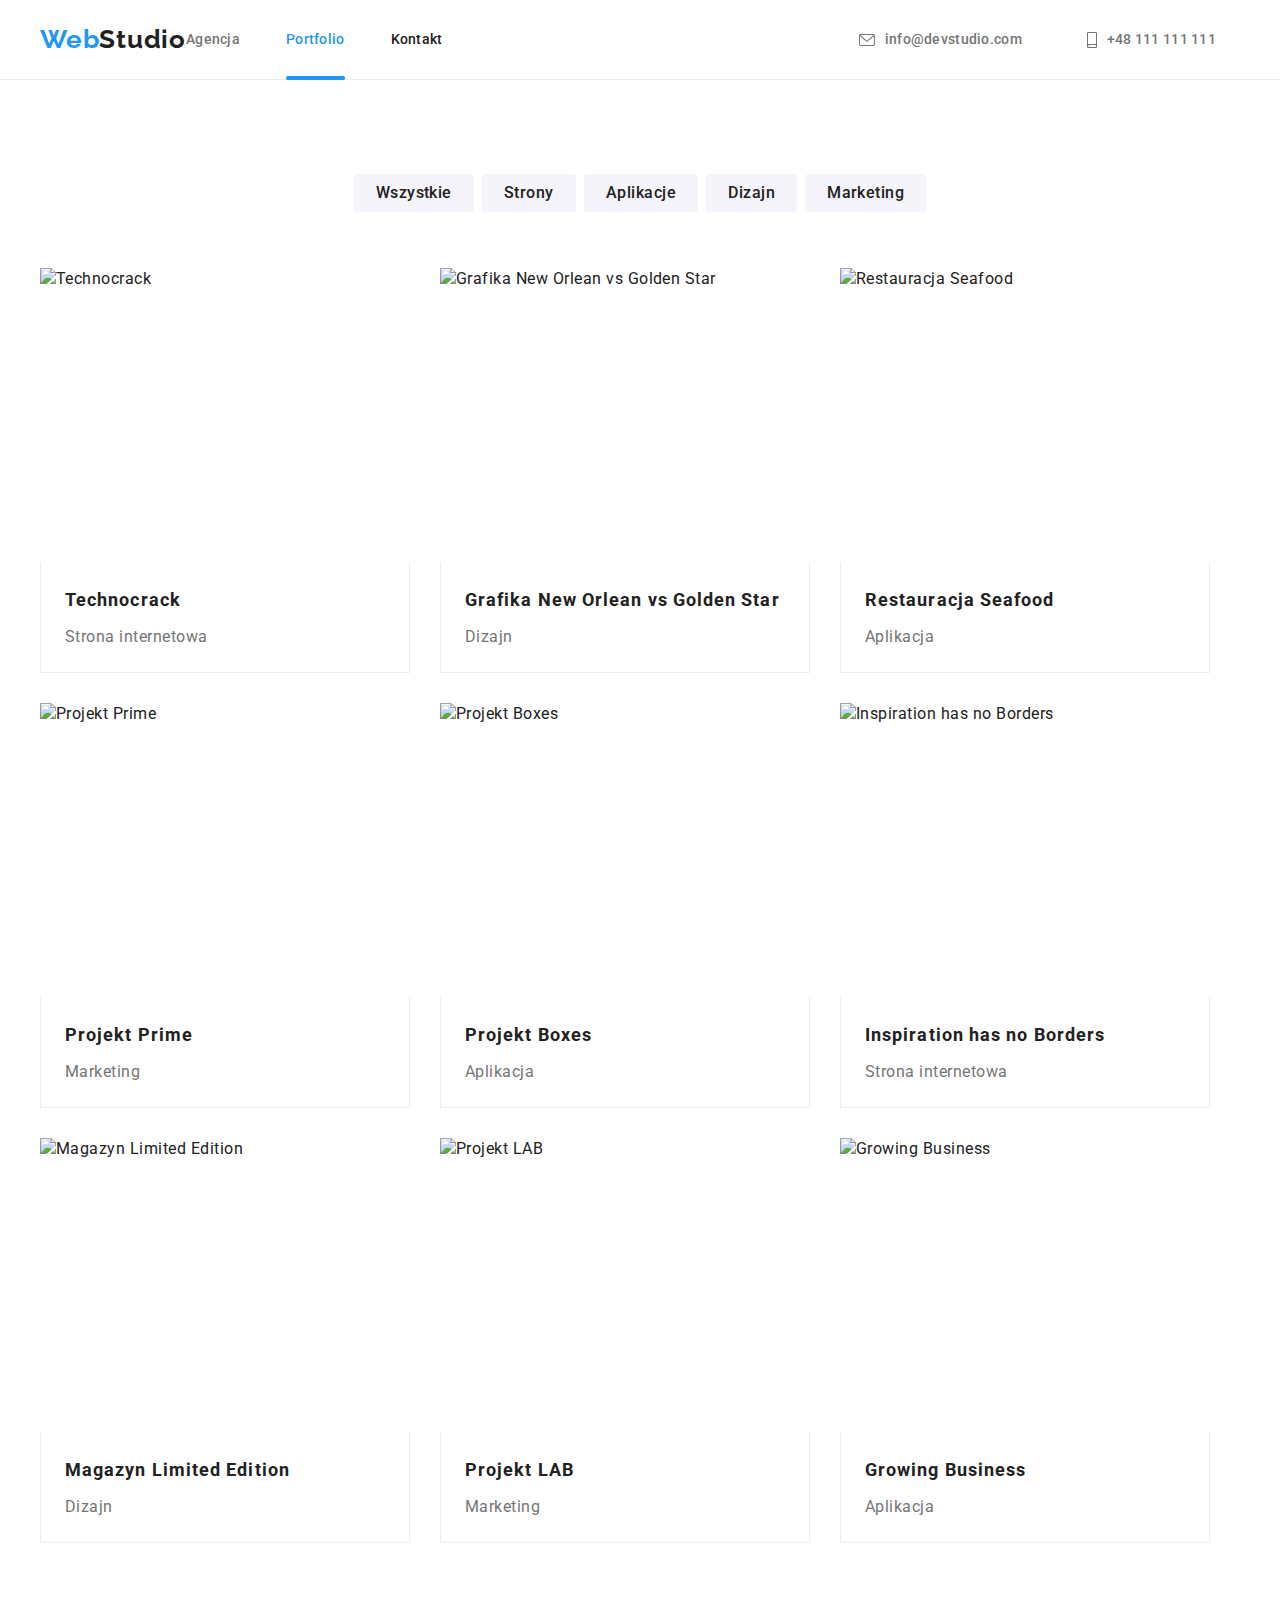
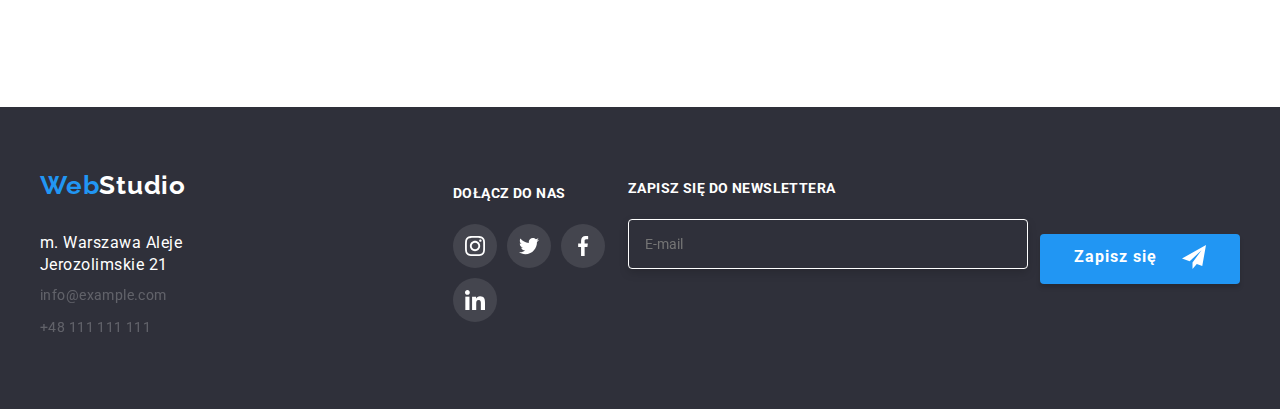
==== commit 81389a17: "Update portfolio.html" ====
--- a/portfolio.html
+++ b/portfolio.html
@@ -61,7 +61,7 @@
     <div class="container">
     <ul class="port2__ul">  
     <li class="port2__li">
-      <figure class="pport2__figure">
+      <figure class="port2__figure">
         <div class="port2__div">
         <img  src="images/img1port.jpg" alt="Technocrack" width="370" height="294"/>
       <div class="port2__div--img"><p class="port2__div--p">Technocrack jest popularną platformą wykorzystywaną do rozpowszechniania koronawirusa. 
@@ -75,7 +75,7 @@
 </figure>
 </li>
   <li class="port2__li">
-    <figure class="pport2__figure">
+    <figure class="port2__figure">
       <div class="port2__div">
     <img  src="images/img2port.jpg" alt="Grafika New Orlean vs Golden Star" width="370" height="294"/>
     <div class="port2__div--img"><p class="port2__div--p">Technocrack jest popularną platformą wykorzystywaną do rozpowszechniania koronawirusa. 
@@ -89,7 +89,7 @@
   </figure>
 </li>
   <li class="port2__li">
-    <figure class="pport2__figure">
+    <figure class="port2__figure">
       <div class="port2__div">
       <img  src="images/img3port.jpg" alt="Restauracja Seafood" width="370" height="294"/>
       <div class="port2__div--img"><p class="port2__div--p">Technocrack jest popularną platformą wykorzystywaną do rozpowszechniania koronawirusa. 
@@ -103,7 +103,7 @@
     </figure>
   </li> 
   <li class="port2__li">
-    <figure class="pport2__figure">
+    <figure class="port2__figure">
       <div class="port2__div">
       <img  src="images/img4port.jpg" alt="Projekt Prime" width="370" height="294"/> 
       <div class="port2__div--img"><p class="port2__div--p">Technocrack jest popularną platformą wykorzystywaną do rozpowszechniania koronawirusa. 
@@ -117,7 +117,7 @@
     </figure>
   </li> 
   <li class="port2__li">
-    <figure class="pport2__figure">
+    <figure class="port2__figure">
       <div class="port2__div">
       <img  src="images/img5port.jpg" alt="Projekt Boxes" width="370" height="294"/>
       <div class="port2__div--img"><p class="port2__div--p">Technocrack jest popularną platformą wykorzystywaną do rozpowszechniania koronawirusa. 
@@ -131,7 +131,7 @@
     </figure>
   </li>  
   <li class="port2__li">
-    <figure class="pport2__figure">
+    <figure class="port2__figure">
       <div class="port2__div">
       <img  src="images/img6port.jpg" alt="Inspiration has no Borders" width="370" height="294"/>
       <div class="port2__div--img"><p class="port2__div--p">Technocrack jest popularną platformą wykorzystywaną do rozpowszechniania koronawirusa. 
@@ -145,7 +145,7 @@
     </figure>
   </li>
   <li class="port2__li">
-    <figure class="pport2__figure">
+    <figure class="port2__figure">
       <div class="port2__div">
       <img  src="images/img7port.jpg" alt="Magazyn Limited Edition" width="370" height="294"/>
       <div class="port2__div--img"><p class="port2__div--p">Technocrack jest popularną platformą wykorzystywaną do rozpowszechniania koronawirusa. 
@@ -159,7 +159,7 @@
     </figure>
   </li>
   <li class="port2__li">
-    <figure class="pport2__figure">
+    <figure class="port2__figure">
       <div class="port2__div">
       <img  src="images/img8port.jpg" alt="Projekt LAB" width="370" height="294"/>
       <div class="port2__div--img"><p class="port2__div--p">Technocrack jest popularną platformą wykorzystywaną do rozpowszechniania koronawirusa. 
@@ -173,7 +173,7 @@
     </figure>
   </li>
   <li class="port2__li">
-    <figure class="pport2__figure">
+    <figure class="port2__figure">
       <div class="port2__div">
       <img  src="images/img9port.jpg" alt="Growing Business" width="370" height="294"/>
       <div class="port2__div--img"><p class="port2__div--p">Technocrack jest popularną platformą wykorzystywaną do rozpowszechniania koronawirusa. 
--- a/css/main.min.css
+++ b/css/main.min.css
@@ -1 +1 @@
-.Web,.stat{font-family:"Raleway","sans-serif";font-weight:700;font-size:26px;font-style:normal;line-height:1.19;letter-spacing:.03em}.Web{color:var(--blue)}.stat{color:var(--text-black)}.footer__stat{color:var(--white)}.header{background-color:#fff;font-weight:500;font-size:14px;line-height:1.14;letter-spacing:.02em;border-bottom:1px solid #ececec;min-height:80px;display:flex;align-items:center}.header::after{text-decoration:underline}.header .container{display:flex;align-items:center}.active::after{content:"";display:block;position:absolute;border-top:4px solid var(--blue);border-bottom:0cm;border-radius:2px;width:100%;bottom:-31px;left:0;background-color:var(--blue)}.header__link{text-decoration:none;font-family:Raleway;font-weight:700;font-size:26px;letter-spacing:.03em;color:var(--text-black);line-height:1.19;text-decoration-line:none}.header__nav--a{color:var(--text-black);font-weight:500;display:flex}.header__list-menu{display:flex}.header__list-menu1{display:flex;align-items:center;justify-content:center}.header__list-menu1:focus{color:var(--blue);transition:var(--transition)}.header__list-menu1:hover{color:var(--blue);transition:var(--transition)}.header__list-nav{display:flex;align-items:center}.header__list-nav--a{text-decoration:none;display:flex}.header__list-nav--a[href="index.html"]{margin-left:94px}.header__list-nav .active{position:relative;color:var(--blue);top:0;left:0}.header__tel,.header__mail{color:var(--text-grey);margin-left:10px;align-items:center}.header__tel:focus,.header__mail:focus{fill:var(--blue);transition:var(--transition)}.header__tel:hover,.header__mail:hover{fill:var(--blue);transition:var(--transition)}.header__list-nav1{list-style-type:none;margin-left:auto;margin-right:12px;display:flex;align-items:center}.header__list-nav1--a{text-decoration:none;color:var(--text-grey);margin-left:50px;display:flex}.header__list-nav1--a:hover{color:var(--blue);transition:var(--transition)}.header__list-nav1--a:focus{color:var(--blue);transition:var(--transition)}.header__agency,.header__portfolio,.header__contact{color:var(--text-grey);cursor:pointer;text-decoration-line:none;font-weight:500;font-size:14px;letter-spacing:.02em}.header__agency:focus,.header__portfolio:focus,.header__contact:focus{color:var(--blue);transition:var(--transition)}.header__agency:hover,.header__portfolio:hover,.header__contact:hover{color:var(--blue);transition:var(--transition)}.header__tel,.header__mail{cursor:pointer;text-decoration:none;color:var(--text-grey)}.header__tel:focus,.header__mail:focus{color:var(--blue);fill:var(--blue);cursor:pointer;transition:var(--transition)}.header__tel:hover,.header__mail:hover{color:var(--blue);fill:var(--blue);cursor:pointer;transition:var(--transition)}.header__tel{margin-left:15px;padding-right:12px}.header__tel:hover>.header__ics{fill:var(--blue);transition:var(--transition)}.header__mail{margin-left:15px;padding-right:50px}.header__mail:hover>.header__ics{fill:var(--blue);transition:var(--transition)}.header__ic{cursor:pointer;text-decoration:none;color:var(--text-grey);display:flex;padding:20px 0;fill:var(--text-grey);transition-property:fill,background-color;transition:var(--transition)}.header__ics{margin-right:10px;fill:var(--text-grey);transition-property:fill,background-color;transition:var(--transition)}.header__ics:hover{fill:var(--blue);transition:var(--transition)}.header__ics:focus{fill:var(--blue);transition:var(--transition)}.header__mail .header__ics{width:16px;height:12px}.header__tel .header__ics{width:10px;height:16px}.header__list-menu:not(:last-child){margin-right:46px}:root{--grey: #f5f4fa;--black: #2f303a;--text-grey: #757575;--text-black: #212121;--blue: #2196f3;--white: #ffffff;--soc-grey: #afb1b8;--transition: 250ms cubic-bezier(0.4, 0, 0.2, 1)}.is-hidden{opacity:0;visibility:hidden;pointer-events:none}.visually-hidden{position:absolute !important;clip:rect(1px 1px 1px 1px);clip:rect(1px, 1px, 1px, 1px);padding:0 !important;border:0 !important;height:1px !important;width:1px !important;overflow:hidden}*{margin:0;padding:0;border:0;line-height:1.4em;vertical-align:baseline;text-decoration:none;outline:0}*,::after,::before{box-sizing:border-box}ul,ol{list-style-type:none}body{background-color:var(--white);display:block;color:#212121;font-family:"Roboto","Raleway",sans-serif}html{line-height:1.15;-webkit-text-size-adjust:100%}figcaption{padding-top:20px;padding-bottom:20px}img{display:block}input{line-height:1.15;margin:0;font-size:100%;font-family:inherit}footer{background-color:var(--black);color:#fff;font-size:16px;line-height:1.5;padding-bottom:60px}.container{width:1200px;margin:0 auto;transition-property:background-color;transition-duration:250ms}footer .container{padding-top:60px}.section{padding-top:94px;padding-bottom:94px}.section__port1{padding-top:94px;padding-bottom:56px}.section__port2{padding-bottom:50px}.ic{display:flex;justify-content:center;align-items:center;height:120px;padding:25px 0;border-radius:4px;margin-bottom:30px;background-color:var(--grey);fill:#afb1b8;transition-property:fill,background-color;transition:var(--transition)}.ics{width:70px;height:70px}.sec2{font-size:14px;line-height:1.14;justify-content:space-between;background-color:var(--white);display:flex;gap:30px;padding-bottom:0;letter-spacing:.03em;align-items:center}.sec3{background-color:var(--white);font-size:14px;line-height:1.14;justify-content:space-between}.sec4{background-color:var(--grey);font-size:16px;line-height:1.5;letter-spacing:.03em;padding-top:0;justify-content:space-between}.sec3__list-images{display:flex;font-size:14px;line-height:1.14;padding-left:0;list-style-type:none;justify-content:space-between;align-items:center}.sec3__figure{border-radius:0px;position:relative}.sec3__under-photo{display:flex;position:absolute;justify-content:center;text-transform:uppercase;text-align:center;align-items:center;height:70px;width:370px;bottom:0px;overflow:hidden;margin:auto;color:#fff;font-size:14px;font-weight:700;line-height:1.14;letter-spacing:.03em;background:rgba(47,48,58,.8);opacity:100%}.sec3__h2{background-color:var(--white);font-weight:700;font-size:36px;line-height:1.6;text-align:center;padding-bottom:50px}.icon{display:inline-block;width:1em;height:1em;stroke-width:0}.icon-antena{width:0.9423828125em;background-image:url("../images/antena.svg")}.icon-astronaut{width:0.9013671875em}.icon-clock{width:0.9716796875em}.icon-comp{width:1.2958984375em}.icon-envelope{width:1.3330078125em}.icon-Logo1{width:1.7373046875em}.icon-Logo2{width:1.7373046875em}.icon-Logo3{width:1.7666015625em}.icon-Logo4{width:1.7666015625em}.icon-Logo5{width:1.7666015625em}.icon-Logo6{width:1.7666015625em}.icon-telefon{width:.625em}.sec4__h2{height:42px;font-weight:700;font-size:36px;letter-spacing:.03em;color:var(--text-black);margin:0 auto;margin-bottom:50px;padding-bottom:50px;max-width:212px;padding-top:94px;line-height:1.6;background-color:#f5f4fa;text-align:center;padding-bottom:50px}.sec4__ul--figcaption{padding:30px 34px}.sec4__ul{display:flex;justify-content:space-between;align-items:center;gap:10px}.sec4__ul--figure{box-shadow:0px 1px 3px rgba(0,0,0,.12),0px 1px 1px rgba(0,0,0,.14),0px 2px 1px rgba(0,0,0,.2);border-radius:0px 0px 4px 4px;background-color:#fff;text-align:center;margin-left:0px}.sec4__ul--svg{align-items:center;justify-content:center;width:20px;height:20px}.sec4__ul--a{display:flex;width:40px;height:40px;border-radius:50%;background-color:var(--white);fill:#afb1b8;align-items:center;justify-content:center}.sec4__ul--a:hover{background-color:var(--blue);fill:var(--white);transition:var(--transition)}.sec4__ul--a:focus{background-color:var(--blue);fill:var(--white);transition:var(--transition)}.sec4__h3{font-size:16px;font-weight:bold;letter-spacing:.03em;text-align:center}.sec4__p{color:var(--text-grey);font-size:16px;font-weight:normal;letter-spacing:.03em;text-align:center;margin:0 auto;padding-bottom:16px}.sec4__list{background-color:#f5f4fa;display:flex;padding-left:0;padding-bottom:10px;justify-content:space-between}.sec5__clients{font-weight:700;font-size:36px;line-height:1.16;text-align:center;color:var(--text-black);letter-spacing:.03em;margin-bottom:50px}.sec5__list-clients{display:flex;list-style:none;justify-content:space-between;align-items:center;margin-right:20px;margin-left:20px;padding-top:20px}.sec5__ul--a{width:170px;height:92px;border-radius:4px;border:1px solid #afb1b8;fill:#afb1b8;box-sizing:border-box;justify-content:space-around;display:flex;align-items:center}.sec5__ul--a:focus{border:1px solid var(--blue);fill:var(--blue);color:var(--blue);transition:var(--transition)}.sec5__ul--a:hover{border:1px solid var(--blue);fill:var(--blue);color:var(--blue);transition:var(--transition)}.footer{display:flex;justify-content:space-between}.footer__end{font-family:Raleway;font-weight:700;font-size:26px;letter-spacing:.03em;color:#fff;line-height:1.4;text-decoration-line:none}.footer__address{padding-top:20px;color:var(--white);font-size:16px;font-style:normal;line-height:1.5;letter-spacing:.03em;list-style-type:none;margin-bottom:9px;gap:30px}.footer__mail,.footer__tel{font-size:14px;text-decoration-line:none;color:rgba(255,255,255,.6);opacity:40%;line-height:1.71;letter-spacing:.03em}.footer__mail:hover,.footer__tel:hover{text-decoration:underline;color:var(--blue);border-radius:4px;transition:var(--transition)}.footer__mail:focus,.footer__tel:focus{text-decoration:underline;color:var(--blue);border-radius:4px;transition:var(--transition)}.footer__ul{list-style:none;display:flex;align-items:center;margin-top:20px;flex-wrap:wrap;gap:10px;transition-property:fill,background-color;transition:var(--transition)}.footer__li{justify-content:space-between;align-items:center;display:flex;flex-wrap:wrap;gap:10px;border-radius:50%;background-color:rgba(255,255,255,.1);fill:var(--white)}.footer__li:focus{background-color:var(--blue);transition:var(--transition)}.footer__li:hover{background-color:var(--blue);transition:var(--transition)}.footer__li--svg{width:20px;height:20px;align-items:center;fill:var(--white)}.footer__li--svg:hover{background-color:var(--blue);transition:var(--transition)}.footer__li--svg:focus{background-color:var(--blue);transition:var(--transition)}.foot-social{flex-wrap:wrap}.footer__h2{padding-top:12px;font-weight:700;font-size:14px;line-height:1.4;width:113px;height:16px;text-transform:uppercase;font-family:"Roboto";letter-spacing:.03em;padding-bottom:20px;color:var(--white)}.footer__li--a{width:44px;height:44px;display:flex;align-items:center;padding-left:12px;border-radius:50%;fill:var(--white)}.footer__li--a:hover{color:var(--white);transition:var(--transition)}.footer__li--a:focus{color:var(--white);transition:var(--transition)}.footer__address--p{padding-top:8px}.footer__div--p{padding-top:12px;font-family:"Roboto";font-weight:700;font-size:14px;letter-spacing:.03em;text-transform:uppercase;color:#fff}.footer__div--div{display:flex;justify-content:center;align-items:center}.footer__input{width:400px;height:50px;border:1px solid var(--white);filter:drop-shadow(0px 4px 4px rgba(0, 0, 0, 0.15));border-radius:4px;background-color:var(--black);margin-top:20px;padding-left:16px;color:var(--white)}.footer__input:hover{border:1px solid var(--blue);border-radius:4px;outline:none;transition:var(--transition);background-color:var(--black)}.footer__input:focus{border:1px solid var(--blue);border-radius:4px;outline:none;transition:var(--transition);background-color:var(--black)}.footer__label--email{margin-bottom:20px;align-items:center;text-transform:uppercase;font-size:14px;font-weight:bold;letter-spacing:.03em}.footer__button{width:200px;height:50px;background:var(--blue);border-radius:4px;font-weight:700;font-size:16px;line-height:1.875;text-align:center;align-items:center;justify-content:center;display:flex;letter-spacing:.06em;color:#fff;margin-bottom:30px;border:0px;cursor:pointer;margin-left:12px;margin-top:30px;padding-bottom:3px}.footer__button:hover{box-shadow:0px 4px 4px var(--blue)}.footer__button:focus{box-shadow:0px 4px 4px var(--blue)}.footer__button--svg{width:24px;height:24px;margin-left:25px}.footer__button--svg:hover{color:var(--text-black);fill:var(--text-black);transition:var(--transition)}.footer__button--svg:focus{color:var(--text-black);fill:var(--text-black);transition:var(--transition)}.sec5__ul--a{width:170px;height:92px;border-radius:4px;border:1px solid #afb1b8;fill:#afb1b8;box-sizing:border-box;justify-content:space-around;display:flex;align-items:center}.sec5__ul--a:hover{border:1px solid var(--blue);fill:var(--blue);color:var(--blue);transition:var(--transition)}.sec5__ul--a:focus{border:1px solid var(--blue);fill:var(--blue);color:var(--blue);transition:var(--transition)}.sec5__clients{font-weight:700;font-size:36px;line-height:1.16;text-align:center;color:var(--text-black);letter-spacing:.03em;margin-bottom:50px}.sec5__list-clients{display:flex;list-style:none;justify-content:space-between;align-items:center;margin-right:20px;margin-left:20px;padding-top:20px}.backdrop{opacity:100%;align-items:center;position:fixed;top:50%;left:50%;width:100%;height:100%;border-radius:4px;transform:translate(-50%, -50%);background-color:rgba(0,0,0,.2);animation-name:scaling;animation-duration:2000ms;animation-timing-function:linear;animation-iteration-count:1;animation-direction:normal;transition-property:opacity,transform;transition-duration:250ms;transition-timing-function:ease-in-out}.modal{position:absolute;top:50%;left:50%;transform:translate(-50%, -50%);background-color:var(--white);padding:40px;box-shadow:0px 1px 3px rgba(0,0,0,.12),0px 1px 1px rgba(0,0,0,.14),0px 2px 1px rgba(0,0,0,.2);border-radius:4px;opacity:100%}.modal__button{cursor:pointer;position:absolute;top:8px;right:8px;width:30px;height:30px;background-color:var(--white);border-radius:50%;border:1px solid #000;opacity:100%;z-index:1000}.modal__button:hover{color:var(--blue);border-color:var(--blue);cursor:pointer;transition:var(--transition)}.modal__button:focus{color:var(--blue);border-color:var(--blue);cursor:pointer;transition:var(--transition)}.is-hidden{opacity:0;visibility:hidden;pointer-events:none}.form{display:flex;align-items:center;justify-content:space-between;flex-direction:column;position:relative}.form__h2{font-weight:700;font-size:20px;line-height:1.2;text-align:center;letter-spacing:.03em;color:var(--black);margin-bottom:30px}.form__div{display:flex;flex-direction:column;align-items:center;outline:none}.form__label{display:flex;flex-direction:column;justify-content:center;font-size:12px;line-height:1.16;letter-spacing:.01em;color:var(--text-grey);margin-bottom:4px;margin-top:10px}.form__label:focus-within>svg{color:var(--blue);fill:var(--blue);transition:var(--transition)}.form__label--svg{position:absolute;display:flex;width:15px;height:12px;margin-top:18px;margin-left:12px;fill:var(--text-black)}.input__name{width:12px;height:12px}.input__tel{width:13px;height:13px}.input__mail{width:15px;height:12px}.form__label--input{border:1px solid rgba(33,33,33,.2);border-radius:4px;width:448px;height:40px;margin-top:4px;text-indent:42px;color:var(--text-grey);font-size:12px;display:block;background-repeat:no-repeat;background-position:left 15px center;transition:background-image var(--transition)}.form__label--input:focus+svg{fill:var(--blue)}.form__label--input:focus{border:1px solid var(--blue);border-radius:4px;outline:none;transition:var(--transition)}.form__label--input:hover{border:1px solid var(--blue);border-radius:4px;outline:none;transition:var(--transition)}.form__label--textarea{width:448px;height:120px;font-size:12px;padding:12px 16px;letter-spacing:.01em;color:var(--text-grey);opacity:50%;margin-top:4px;resize:none;border:1px solid rgba(33,33,33,.2);border-radius:4px}.form__label--textarea:focus{border:1px solid var(--blue);border-radius:4px;outline:none;transition:var(--transition)}.form__label--textarea:hover{border:1px solid var(--blue);border-radius:4px;outline:none;transition:var(--transition)}.form__checkbox{display:flex;align-items:center;margin-top:20px;cursor:pointer}.form__span{display:flex;align-items:center;margin-top:1px;font-size:14px;line-height:1.71;letter-spacing:.03em;color:var(--text-grey);margin-left:8px;transition:var(--transition)}.form__span::before{display:inline-block;content:"";width:16px;height:15px;outline:1px solid #212121;border-radius:2px;margin-right:9px;transition:var(--transition)}.form__span--a{padding-left:3px;padding-right:3px;text-decoration:none;color:var(--blue);transition:var(--transition);transition-property:text-decoration,color;letter-spacing:.06em}.form__span--a:hover{cursor:pointer;text-decoration:underline;color:var(--blue);transition:var(--transition)}.form__checkbox--input:checked+.form__span::before{background-color:var(--blue);outline:1px solid var(--blue);border-radius:2px;background-image:url(../images/check.svg);background-repeat:no-repeat;background-size:cover;background-position:center;margin-right:8px}.form___button{background:var(--blue);box-shadow:0px 4px 4px rgba(0,0,0,.15);border-radius:4px;line-height:1.87;letter-spacing:.06em;color:#fff;margin-top:30px;border:0px;cursor:pointer}.form___button:hover{background-color:var(--grey);color:#212121;transition:var(--transition)}.form___button:focus{background-color:var(--grey);color:#212121;transition:var(--transition)}.form___button--span{padding:10px 76px;letter-spacing:.06em;line-height:1.88;display:flex;align-items:center;justify-content:center;text-align:center;font-weight:700;font-size:16px}.sec1{background-color:#2f303a;margin:0 auto;height:600px;text-align:center;justify-content:center;display:flex;align-items:center;max-width:1600px;background-image:linear-gradient(rgba(47, 48, 58, 0.4), rgba(47, 48, 58, 0.4), rgba(47, 48, 58, 0.4), rgba(47, 48, 58, 0.4)),url("../images/bgImage.png");background-repeat:no-repeat;background-size:cover}.sec1__but{color:var(--white);background:var(--blue);border-radius:4px;font-weight:700;font-size:16px;line-height:1.875;border:none;text-align:center;letter-spacing:.06em;padding:10px 40px;box-shadow:0px 4px 4px rgba(0,0,0,.15);cursor:pointer;align-items:center;visibility:visible}.sec1__but:hover{border-radius:4px;transition:var(--transition)}.sec1__but:focus{border-radius:4px;transition:var(--transition)}.sec1__title{color:#fff;align-items:center;text-transform:uppercase;font-size:44px;padding-bottom:30px;margin:0 auto;max-width:696px}.port1__ul{display:flex;justify-content:center;list-style-type:none;flex-wrap:wrap;margin-left:-8px;margin-bottom:-8px}.port1__ul--button{font-family:"Roboto",sans-serif;background-color:var(--grey);border-radius:4px;color:var(--text-black);border:0px;font-size:16px;font-weight:500;text-align:center;padding:6px 22px;line-height:1.625;letter-spacing:.03em;margin-left:8px;margin-bottom:8px;cursor:pointer;text-transform:none}.port1__ul--button:hover{background-color:var(--blue);color:var(--white);box-shadow:0px 1px 3px rgba(0,0,0,.12),0px 1px 1px rgba(0,0,0,.14),0px 2px 1px rgba(0,0,0,.2);transition:var(--transition)}.port1__ul--button:focus{background-color:var(--blue);color:var(--white);box-shadow:0px 1px 3px rgba(0,0,0,.12),0px 1px 1px rgba(0,0,0,.14),0px 2px 1px rgba(0,0,0,.2);transition:var(--transition)}.port2__ul{list-style-type:none;display:flex;flex-wrap:wrap;margin-bottom:94px;padding-bottom:20px;gap:30px;letter-spacing:.03em}.port2__li{display:flex;justify-content:space-between;box-sizing:border-box;border:1px solid var(--white);background:var(--white);border:0px;cursor:pointer}.port2__li>img{object-fit:cover}.port2__li:hover .port2__div--img{transform:translateY(0);transition:var(--transition)}.port2__li:active{box-shadow:0px 1px 1px rgba(0,0,0,.12),0px 4px 4px rgba(0,0,0,.06),1px 4px 6px rgba(0,0,0,.16);transition:var(--transition)}.port2__li:focus{box-shadow:0px 1px 1px rgba(0,0,0,.12),0px 4px 4px rgba(0,0,0,.06),1px 4px 6px rgba(0,0,0,.16);transition:var(--transition)}.port2__li:hover{box-shadow:0px 1px 1px rgba(0,0,0,.12),0px 4px 4px rgba(0,0,0,.06),1px 4px 6px rgba(0,0,0,.16);transition:var(--transition)}.port2_div{position:relative;overflow:hidden}.port2__div--img{position:absolute;top:0;left:0;width:100%;height:100%;letter-spacing:.03em;background-color:rgba(33,150,243,.9);transform:translateY(100%);transition:var(--transition);transition-property:transform;transition-timing-function:ease;transition-delay:0s}.port2__div--p{text-align:left;padding-top:49px;padding-left:24px;padding-right:24px;font-family:"Roboto";font-size:18px;letter-spacing:.03em;color:#fff}.port2_figcaption{padding:20px 24px;border-right:1px solid #eee;border-left:1px solid #eee;border-bottom:1px solid #eee;letter-spacing:.06em}.port2__figcaption--h3{font-weight:700;font-size:18px;line-height:2;letter-spacing:.06em;padding-bottom:4px}.port2__figcaption--p{color:#757575;width:322px;height:30px;font-size:16px;line-height:1.875;letter-spacing:.03em}.port2__figure{position:relative;width:370px;overflow:hidden;align-items:center;background-color:#fff;justify-content:space-between;border-radius:0px}.port2__figure:focus{cursor:pointer;box-shadow:0px 1px 3px rgba(0,0,0,.12),0px 1px 1px rgba(0,0,0,.14);animation:cursorMoveOut .8s forwards;transition:var(--transition)}.port2__figure:hover{cursor:pointer;box-shadow:0px 1px 3px rgba(0,0,0,.12),0px 1px 1px rgba(0,0,0,.14);animation:cursorMoveOut .8s forwards;transition:var(--transition)}.Web,.stat{font-family:"Raleway","sans-serif";font-weight:700;font-size:26px;font-style:normal;line-height:1.19;letter-spacing:.03em}.Web{color:var(--blue)}.stat{color:var(--text-black)}.footer__stat{color:var(--white)}.sec2__lorem{background-color:var(--white);display:flex;gap:30px;padding-bottom:0;letter-spacing:.03em;align-items:center;font-size:14px;line-height:1.14;justify-content:space-between}.sec2__text{font-size:14px;font-weight:700;letter-spacing:.03em;text-transform:uppercase;display:block;text-align:left;list-style:none;padding-right:30px;padding-top:30px}.sec2__text-lorem{padding-top:10px;font-size:14px;line-height:1.7;color:var(--text-grey);letter-spacing:.03em;text-align:justify}/*# sourceMappingURL=main.min.css.map */+.Web,.stat{font-family:"Raleway","sans-serif";font-weight:700;font-size:26px;font-style:normal;line-height:1.19;letter-spacing:.03em}.Web{color:var(--blue)}.stat{color:var(--text-black)}.footer__stat{color:var(--white)}.header{background-color:#fff;font-weight:500;font-size:14px;line-height:1.14;letter-spacing:.02em;border-bottom:1px solid #ececec;min-height:80px;display:flex;align-items:center}.header::after{text-decoration:underline}.header .container{display:flex;align-items:center}.active::after{content:"";display:block;position:absolute;border-top:4px solid var(--blue);border-bottom:0cm;border-radius:2px;width:100%;bottom:-31px;left:0;background-color:var(--blue)}.header__link{text-decoration:none;font-family:Raleway;font-weight:700;font-size:26px;letter-spacing:.03em;color:var(--text-black);line-height:1.19;text-decoration-line:none}.header__nav--a{color:var(--text-black);font-weight:500;display:flex}.header__list-menu{display:flex}.header__list-menu1{display:flex;align-items:center;justify-content:center}.header__list-menu1:focus{color:var(--blue);transition:var(--transition)}.header__list-menu1:hover{color:var(--blue);transition:var(--transition)}.header__list-nav{display:flex;align-items:center}.header__list-nav[href="index.html"]{margin-left:94px}.header__list-nav--a{text-decoration:none;display:flex}.header__list-nav .active{position:relative;color:var(--blue);top:0;left:0}.header__tel,.header__mail{color:var(--text-grey);margin-left:10px;align-items:center}.header__tel:focus,.header__mail:focus{fill:var(--blue);transition:var(--transition)}.header__tel:hover,.header__mail:hover{fill:var(--blue);transition:var(--transition)}.header__list-nav1{list-style-type:none;margin-left:auto;margin-right:12px;display:flex;align-items:center}.header__list-nav1--a{text-decoration:none;color:var(--text-grey);margin-left:50px;display:flex}.header__list-nav1--a:hover{color:var(--blue);transition:var(--transition)}.header__list-nav1--a:focus{color:var(--blue);transition:var(--transition)}.header__agency,.header__portfolio,.header__contact{color:var(--text-grey);cursor:pointer;text-decoration-line:none;font-weight:500;font-size:14px;letter-spacing:.02em}.header__agency:focus,.header__portfolio:focus,.header__contact:focus{color:var(--blue);transition:var(--transition)}.header__agency:hover,.header__portfolio:hover,.header__contact:hover{color:var(--blue);transition:var(--transition)}.header__tel,.header__mail{cursor:pointer;text-decoration:none;color:var(--text-grey)}.header__tel:focus,.header__mail:focus{color:var(--blue);fill:var(--blue);cursor:pointer;transition:var(--transition)}.header__tel:hover,.header__mail:hover{color:var(--blue);fill:var(--blue);cursor:pointer;transition:var(--transition)}.header__tel{margin-left:15px;padding-right:12px}.header__tel:hover>.header__ics{fill:var(--blue);transition:var(--transition)}.header__mail{margin-left:15px;padding-right:50px}.header__mail:hover>.header__ics{fill:var(--blue);transition:var(--transition)}.header__ic{cursor:pointer;text-decoration:none;color:var(--text-grey);display:flex;padding:20px 0;fill:var(--text-grey);transition-property:fill,background-color;transition:var(--transition)}.header__ics{margin-right:10px;fill:var(--text-grey);transition-property:fill,background-color;transition:var(--transition)}.header__ics:hover{fill:var(--blue);transition:var(--transition)}.header__ics:focus{fill:var(--blue);transition:var(--transition)}.header__mail .header__ics{width:16px;height:12px}.header__tel .header__ics{width:10px;height:16px}.header__list-menu:not(:last-child){margin-right:46px}:root{--grey: #f5f4fa;--black: #2f303a;--text-grey: #757575;--text-black: #212121;--blue: #2196f3;--white: #ffffff;--soc-grey: #afb1b8;--transition: 250ms cubic-bezier(0.4, 0, 0.2, 1)}.is-hidden{opacity:0;visibility:hidden;pointer-events:none}.visually-hidden{position:absolute !important;clip:rect(1px 1px 1px 1px);clip:rect(1px, 1px, 1px, 1px);padding:0 !important;border:0 !important;height:1px !important;width:1px !important;overflow:hidden}*{margin:0;padding:0;border:0;line-height:1.4em;vertical-align:baseline;text-decoration:none;outline:0}*,::after,::before{box-sizing:border-box}ul,ol{list-style-type:none}body{background-color:var(--white);display:block;color:#212121;font-family:"Roboto","Raleway",sans-serif}html{line-height:1.15;-webkit-text-size-adjust:100%}figcaption{padding-top:20px;padding-bottom:20px}img{display:block}input{line-height:1.15;margin:0;font-size:100%;font-family:inherit}footer{background-color:var(--black);color:#fff;font-size:16px;line-height:1.5;padding-bottom:60px}.container{width:1200px;margin:0 auto;transition-property:background-color;transition-duration:250ms}footer .container{padding-top:60px}.section{padding-top:94px;padding-bottom:94px}.section__port1{padding-top:94px;padding-bottom:56px}.section__port2{padding-bottom:50px}.ic{display:flex;justify-content:center;align-items:center;height:120px;padding:25px 0;border-radius:4px;margin-bottom:30px;background-color:var(--grey);fill:#afb1b8;transition-property:fill,background-color;transition:var(--transition)}.ics{width:70px;height:70px}.sec2{font-size:14px;line-height:1.14;justify-content:space-between;background-color:var(--white);display:flex;gap:30px;padding-bottom:0;letter-spacing:.03em;align-items:center}.sec3{background-color:var(--white);font-size:14px;line-height:1.14;justify-content:space-between}.sec4{background-color:var(--grey);font-size:16px;line-height:1.5;letter-spacing:.03em;padding-top:0;justify-content:space-between}.sec3__list-images{display:flex;font-size:14px;line-height:1.14;padding-left:0;list-style-type:none;justify-content:space-between;align-items:center}.sec3__figure{border-radius:0px;position:relative}.sec3__under-photo{display:flex;position:absolute;justify-content:center;text-transform:uppercase;text-align:center;align-items:center;height:70px;width:370px;bottom:0px;overflow:hidden;margin:auto;color:#fff;font-size:14px;font-weight:700;line-height:1.14;letter-spacing:.03em;background:rgba(47,48,58,.8);opacity:100%}.sec3__h2{background-color:var(--white);font-weight:700;font-size:36px;line-height:1.6;text-align:center;padding-bottom:50px}.icon{display:inline-block;width:1em;height:1em;stroke-width:0}.icon-antena{width:0.9423828125em;background-image:url("../images/antena.svg")}.icon-astronaut{width:0.9013671875em}.icon-clock{width:0.9716796875em}.icon-comp{width:1.2958984375em}.icon-envelope{width:1.3330078125em}.icon-Logo1{width:1.7373046875em}.icon-Logo2{width:1.7373046875em}.icon-Logo3{width:1.7666015625em}.icon-Logo4{width:1.7666015625em}.icon-Logo5{width:1.7666015625em}.icon-Logo6{width:1.7666015625em}.icon-telefon{width:.625em}.sec4__h2{height:42px;font-weight:700;font-size:36px;letter-spacing:.03em;color:var(--text-black);margin:0 auto;margin-bottom:50px;padding-bottom:50px;max-width:212px;padding-top:94px;line-height:1.6;background-color:#f5f4fa;text-align:center;padding-bottom:50px}.sec4__ul--figcaption{padding:30px 34px}.sec4__ul{display:flex;justify-content:space-between;align-items:center;gap:10px}.sec4__ul--figure{box-shadow:0px 1px 3px rgba(0,0,0,.12),0px 1px 1px rgba(0,0,0,.14),0px 2px 1px rgba(0,0,0,.2);border-radius:0px 0px 4px 4px;background-color:#fff;text-align:center;margin-left:0px}.sec4__ul--svg{align-items:center;justify-content:center;width:20px;height:20px}.sec4__ul--a{display:flex;width:40px;height:40px;border-radius:50%;background-color:var(--white);fill:#afb1b8;align-items:center;justify-content:center}.sec4__ul--a:hover{background-color:var(--blue);fill:var(--white);transition:var(--transition)}.sec4__ul--a:focus{background-color:var(--blue);fill:var(--white);transition:var(--transition)}.sec4__h3{font-size:16px;font-weight:bold;letter-spacing:.03em;text-align:center}.sec4__p{color:var(--text-grey);font-size:16px;font-weight:normal;letter-spacing:.03em;text-align:center;margin:0 auto;padding-bottom:16px}.sec4__list{background-color:#f5f4fa;display:flex;padding-left:0;padding-bottom:10px;justify-content:space-between}.sec5__clients{font-weight:700;font-size:36px;line-height:1.16;text-align:center;color:var(--text-black);letter-spacing:.03em;margin-bottom:50px}.sec5__list-clients{display:flex;list-style:none;justify-content:space-between;align-items:center;margin-right:20px;margin-left:20px;padding-top:20px}.sec5__ul--a{width:170px;height:92px;border-radius:4px;border:1px solid #afb1b8;fill:#afb1b8;box-sizing:border-box;justify-content:space-around;display:flex;align-items:center}.sec5__ul--a:focus{border:1px solid var(--blue);fill:var(--blue);color:var(--blue);transition:var(--transition)}.sec5__ul--a:hover{border:1px solid var(--blue);fill:var(--blue);color:var(--blue);transition:var(--transition)}.footer{display:flex;justify-content:space-between}.footer__end{font-family:Raleway;font-weight:700;font-size:26px;letter-spacing:.03em;color:#fff;line-height:1.4;text-decoration-line:none}.footer__address{padding-top:20px;color:var(--white);font-size:16px;font-style:normal;line-height:1.5;letter-spacing:.03em;list-style-type:none;margin-bottom:9px;gap:30px}.footer__mail,.footer__tel{font-size:14px;text-decoration-line:none;color:rgba(255,255,255,.6);opacity:40%;line-height:1.71;letter-spacing:.03em}.footer__mail:hover,.footer__tel:hover{text-decoration:underline;color:var(--blue);border-radius:4px;transition:var(--transition)}.footer__mail:focus,.footer__tel:focus{text-decoration:underline;color:var(--blue);border-radius:4px;transition:var(--transition)}.footer__ul{list-style:none;display:flex;align-items:center;margin-top:20px;flex-wrap:wrap;gap:10px;transition-property:fill,background-color;transition:var(--transition)}.footer__li{justify-content:space-between;align-items:center;display:flex;flex-wrap:wrap;gap:10px;border-radius:50%;background-color:rgba(255,255,255,.1);fill:var(--white)}.footer__li:focus{background-color:var(--blue);transition:var(--transition)}.footer__li:hover{background-color:var(--blue);transition:var(--transition)}.footer__li--svg{width:20px;height:20px;align-items:center;fill:var(--white)}.footer__li--svg:hover{background-color:var(--blue);transition:var(--transition)}.footer__li--svg:focus{background-color:var(--blue);transition:var(--transition)}.foot-social{flex-wrap:wrap}.footer__h2{padding-top:12px;font-weight:700;font-size:14px;line-height:1.4;width:113px;height:16px;text-transform:uppercase;font-family:"Roboto";letter-spacing:.03em;padding-bottom:20px;color:var(--white)}.footer__li--a{width:44px;height:44px;display:flex;align-items:center;padding-left:12px;border-radius:50%;fill:var(--white)}.footer__li--a:hover{color:var(--white);transition:var(--transition)}.footer__li--a:focus{color:var(--white);transition:var(--transition)}.footer__address--p{padding-top:8px}.footer__div--p{padding-top:12px;font-family:"Roboto";font-weight:700;font-size:14px;letter-spacing:.03em;text-transform:uppercase;color:#fff}.footer__div--div{display:flex;justify-content:center;align-items:center}.footer__input{width:400px;height:50px;border:1px solid var(--white);filter:drop-shadow(0px 4px 4px rgba(0, 0, 0, 0.15));border-radius:4px;background-color:var(--black);margin-top:20px;padding-left:16px;color:var(--white)}.footer__input:hover{border:1px solid var(--blue);border-radius:4px;outline:none;transition:var(--transition);background-color:var(--black)}.footer__input:focus{border:1px solid var(--blue);border-radius:4px;outline:none;transition:var(--transition);background-color:var(--black)}.footer__label--email{margin-bottom:20px;align-items:center;text-transform:uppercase;font-size:14px;font-weight:bold;letter-spacing:.03em}.footer__button{width:200px;height:50px;background:var(--blue);border-radius:4px;font-weight:700;font-size:16px;line-height:1.875;text-align:center;align-items:center;justify-content:center;display:flex;letter-spacing:.06em;color:#fff;margin-bottom:30px;border:0px;cursor:pointer;margin-left:12px;margin-top:30px;padding-bottom:3px}.footer__button:hover{box-shadow:0px 4px 4px var(--blue)}.footer__button:focus{box-shadow:0px 4px 4px var(--blue)}.footer__button--svg{width:24px;height:24px;margin-left:25px}.footer__button--svg:hover{color:var(--text-black);fill:var(--text-black);transition:var(--transition)}.footer__button--svg:focus{color:var(--text-black);fill:var(--text-black);transition:var(--transition)}.sec5__ul--a{width:170px;height:92px;border-radius:4px;border:1px solid #afb1b8;fill:#afb1b8;box-sizing:border-box;justify-content:space-around;display:flex;align-items:center}.sec5__ul--a:hover{border:1px solid var(--blue);fill:var(--blue);color:var(--blue);transition:var(--transition)}.sec5__ul--a:focus{border:1px solid var(--blue);fill:var(--blue);color:var(--blue);transition:var(--transition)}.sec5__clients{font-weight:700;font-size:36px;line-height:1.16;text-align:center;color:var(--text-black);letter-spacing:.03em;margin-bottom:50px}.sec5__list-clients{display:flex;list-style:none;justify-content:space-between;align-items:center;margin-right:20px;margin-left:20px;padding-top:20px}.backdrop{opacity:100%;align-items:center;position:fixed;top:50%;left:50%;width:100%;height:100%;border-radius:4px;transform:translate(-50%, -50%);background-color:rgba(0,0,0,.2);animation-name:scaling;animation-duration:2000ms;animation-timing-function:linear;animation-iteration-count:1;animation-direction:normal;transition-property:opacity,transform;transition-duration:250ms;transition-timing-function:ease-in-out}.modal{position:absolute;top:50%;left:50%;transform:translate(-50%, -50%);background-color:var(--white);padding:40px;box-shadow:0px 1px 3px rgba(0,0,0,.12),0px 1px 1px rgba(0,0,0,.14),0px 2px 1px rgba(0,0,0,.2);border-radius:4px;opacity:100%}.modal__button{cursor:pointer;position:absolute;top:8px;right:8px;width:30px;height:30px;background-color:var(--white);border-radius:50%;border:1px solid #000;opacity:100%;z-index:1000}.modal__button:hover{color:var(--blue);border-color:var(--blue);cursor:pointer;transition:var(--transition)}.modal__button:focus{color:var(--blue);border-color:var(--blue);cursor:pointer;transition:var(--transition)}.is-hidden{opacity:0;visibility:hidden;pointer-events:none}.form{display:flex;align-items:center;justify-content:space-between;flex-direction:column;position:relative}.form__h2{font-weight:700;font-size:20px;line-height:1.2;text-align:center;letter-spacing:.03em;color:var(--black);margin-bottom:12px}.form__div{display:flex;flex-direction:column;align-items:center;outline:none}.form__label{display:flex;flex-direction:column;justify-content:center;font-size:12px;line-height:1.16;letter-spacing:.01em;color:var(--text-grey);margin-block:4px 10px}.form__label:focus-within>svg{color:var(--blue);fill:var(--blue);transition:var(--transition)}.form__label:first-of-type{margin-top:0}.form__label--svg{position:absolute;display:flex;width:15px;height:12px;margin-block:18px 12px;fill:var(--text-black)}.input__name{width:12px;height:12px}.input__tel{width:13px;height:13px}.input__mail{width:15px;height:12px}.form__label--input{border:1px solid rgba(33,33,33,.2);border-radius:4px;width:448px;height:40px;margin-top:4px;text-indent:42px;color:var(--text-grey);font-size:12px;display:block;background-repeat:no-repeat;background-position:left 15px center;transition:background-image var(--transition)}.form__label--input:focus+svg{fill:var(--blue)}.form__label--input:focus{border:1px solid var(--blue);border-radius:4px;outline:none;transition:var(--transition)}.form__label--input:hover{border:1px solid var(--blue);border-radius:4px;outline:none;transition:var(--transition)}.form__label--textarea{width:448px;height:120px;font-size:12px;padding:12px 16px;letter-spacing:.01em;color:var(--text-grey);opacity:50%;margin-top:4px;resize:none;border:1px solid rgba(33,33,33,.2);border-radius:4px}.form__label--textarea:focus{border:1px solid var(--blue);border-radius:4px;outline:none;transition:var(--transition)}.form__label--textarea:hover{border:1px solid var(--blue);border-radius:4px;outline:none;transition:var(--transition)}.form__checkbox{display:flex;align-items:center;margin-top:20px;cursor:pointer}.form__span{display:flex;align-items:center;margin-top:1px;font-size:14px;line-height:1.71;letter-spacing:.03em;color:var(--text-grey);margin-left:8px;transition:var(--transition)}.form__span::before{display:inline-block;content:"";width:16px;height:15px;outline:1px solid #212121;border-radius:2px;margin-right:9px;transition:var(--transition)}.form__span--a{padding-left:3px;padding-right:3px;text-decoration:none;color:var(--blue);transition:var(--transition);transition-property:text-decoration,color;letter-spacing:.06em}.form__span--a:hover{cursor:pointer;text-decoration:underline;color:var(--blue);transition:var(--transition)}.form__checkbox--input:checked+.form__span::before{background-color:var(--blue);outline:1px solid var(--blue);border-radius:2px;background-image:url(../images/check.svg);background-repeat:no-repeat;background-size:cover;background-position:center;margin-right:8px}.form___button{background:var(--blue);box-shadow:0px 4px 4px rgba(0,0,0,.15);border-radius:4px;line-height:1.87;letter-spacing:.06em;color:#fff;margin-top:30px;border:0px;cursor:pointer}.form___button:hover{background-color:var(--grey);color:#212121;transition:var(--transition)}.form___button:focus{background-color:var(--grey);color:#212121;transition:var(--transition)}.form___button--span{padding:10px 76px;letter-spacing:.06em;line-height:1.88;display:flex;align-items:center;justify-content:center;text-align:center;font-weight:700;font-size:16px}.sec1{background-color:#2f303a;margin:0 auto;height:600px;text-align:center;justify-content:center;display:flex;align-items:center;max-width:1600px;background-image:linear-gradient(rgba(47, 48, 58, 0.4), rgba(47, 48, 58, 0.4), rgba(47, 48, 58, 0.4), rgba(47, 48, 58, 0.4)),url("../images/bgImage.png");background-repeat:no-repeat;background-size:cover}.sec1__but{color:var(--white);background:var(--blue);border-radius:4px;font-weight:700;font-size:16px;line-height:1.875;border:none;text-align:center;letter-spacing:.06em;padding:10px 40px;box-shadow:0px 4px 4px rgba(0,0,0,.15);cursor:pointer;align-items:center;visibility:visible}.sec1__but:hover{border-radius:4px;transition:var(--transition)}.sec1__but:focus{border-radius:4px;transition:var(--transition)}.sec1__title{color:#fff;align-items:center;text-transform:uppercase;font-size:44px;padding-bottom:30px;margin:0 auto;max-width:696px}.port1__ul{display:flex;justify-content:center;list-style-type:none;flex-wrap:wrap;margin-left:-8px;margin-bottom:-8px}.port1__ul--button{font-family:"Roboto",sans-serif;background-color:var(--grey);border-radius:4px;color:var(--text-black);border:0px;font-size:16px;font-weight:500;text-align:center;padding:6px 22px;line-height:1.625;letter-spacing:.03em;margin-left:8px;margin-bottom:8px;cursor:pointer;text-transform:none}.port1__ul--button:hover{background-color:var(--blue);color:var(--white);box-shadow:0px 1px 3px rgba(0,0,0,.12),0px 1px 1px rgba(0,0,0,.14),0px 2px 1px rgba(0,0,0,.2);transition:var(--transition)}.port1__ul--button:focus{background-color:var(--blue);color:var(--white);box-shadow:0px 1px 3px rgba(0,0,0,.12),0px 1px 1px rgba(0,0,0,.14),0px 2px 1px rgba(0,0,0,.2);transition:var(--transition)}.port2__ul{list-style-type:none;display:flex;flex-wrap:wrap;margin-bottom:94px;padding-bottom:20px;gap:30px;letter-spacing:.03em}.port2__li{display:flex;justify-content:space-between;box-sizing:border-box;border:1px solid var(--white);background:var(--white);border:0px;cursor:pointer}.port2__li>img{object-fit:cover}.port2__li:hover .port2__div--img{transform:translateY(0);transition:var(--transition)}.port2__li:active{box-shadow:0px 1px 1px rgba(0,0,0,.12),0px 4px 4px rgba(0,0,0,.06),1px 4px 6px rgba(0,0,0,.16);transition:var(--transition)}.port2__li:focus{box-shadow:0px 1px 1px rgba(0,0,0,.12),0px 4px 4px rgba(0,0,0,.06),1px 4px 6px rgba(0,0,0,.16);transition:var(--transition)}.port2__li:hover{box-shadow:0px 1px 1px rgba(0,0,0,.12),0px 4px 4px rgba(0,0,0,.06),1px 4px 6px rgba(0,0,0,.16);transition:var(--transition)}.port2_div{position:relative;overflow:hidden}.port2__div--img{position:absolute;top:0;left:0;width:100%;height:100%;letter-spacing:.03em;background-color:rgba(33,150,243,.9);transform:translateY(100%);transition:var(--transition);transition-property:transform;transition-timing-function:ease;transition-delay:0s}.port2__div--p{text-align:left;padding-top:49px;padding-left:24px;padding-right:24px;font-family:"Roboto";font-size:18px;letter-spacing:.03em;color:#fff}.port2_figcaption{padding:20px 24px;border-right:1px solid #eee;border-left:1px solid #eee;border-bottom:1px solid #eee;letter-spacing:.06em}.port2__figcaption--h3{font-weight:700;font-size:18px;line-height:2;letter-spacing:.06em;padding-bottom:4px}.port2__figcaption--p{color:#757575;width:322px;height:30px;font-size:16px;line-height:1.875;letter-spacing:.03em}.port2__figure{position:relative;width:370px;overflow:hidden;align-items:center;background-color:#fff;justify-content:space-between;border-radius:0px}.port2__figure:focus{cursor:pointer;box-shadow:0px 1px 3px rgba(0,0,0,.12),0px 1px 1px rgba(0,0,0,.14);animation:cursorMoveOut .8s forwards;transition:var(--transition)}.port2__figure:hover{cursor:pointer;box-shadow:0px 1px 3px rgba(0,0,0,.12),0px 1px 1px rgba(0,0,0,.14);animation:cursorMoveOut .8s forwards;transition:var(--transition)}.Web,.stat{font-family:"Raleway","sans-serif";font-weight:700;font-size:26px;font-style:normal;line-height:1.19;letter-spacing:.03em}.Web{color:var(--blue)}.stat{color:var(--text-black)}.footer__stat{color:var(--white)}.sec2__lorem{background-color:var(--white);display:flex;gap:30px;padding-bottom:0;letter-spacing:.03em;align-items:center;font-size:14px;line-height:1.14;justify-content:space-between}.sec2__text{font-size:14px;font-weight:700;letter-spacing:.03em;text-transform:uppercase;display:block;text-align:left;list-style:none;padding-right:30px;padding-top:30px}.sec2__text-lorem{padding-top:10px;font-size:14px;line-height:1.7;color:var(--text-grey);letter-spacing:.03em;text-align:justify}/*# sourceMappingURL=main.min.css.map */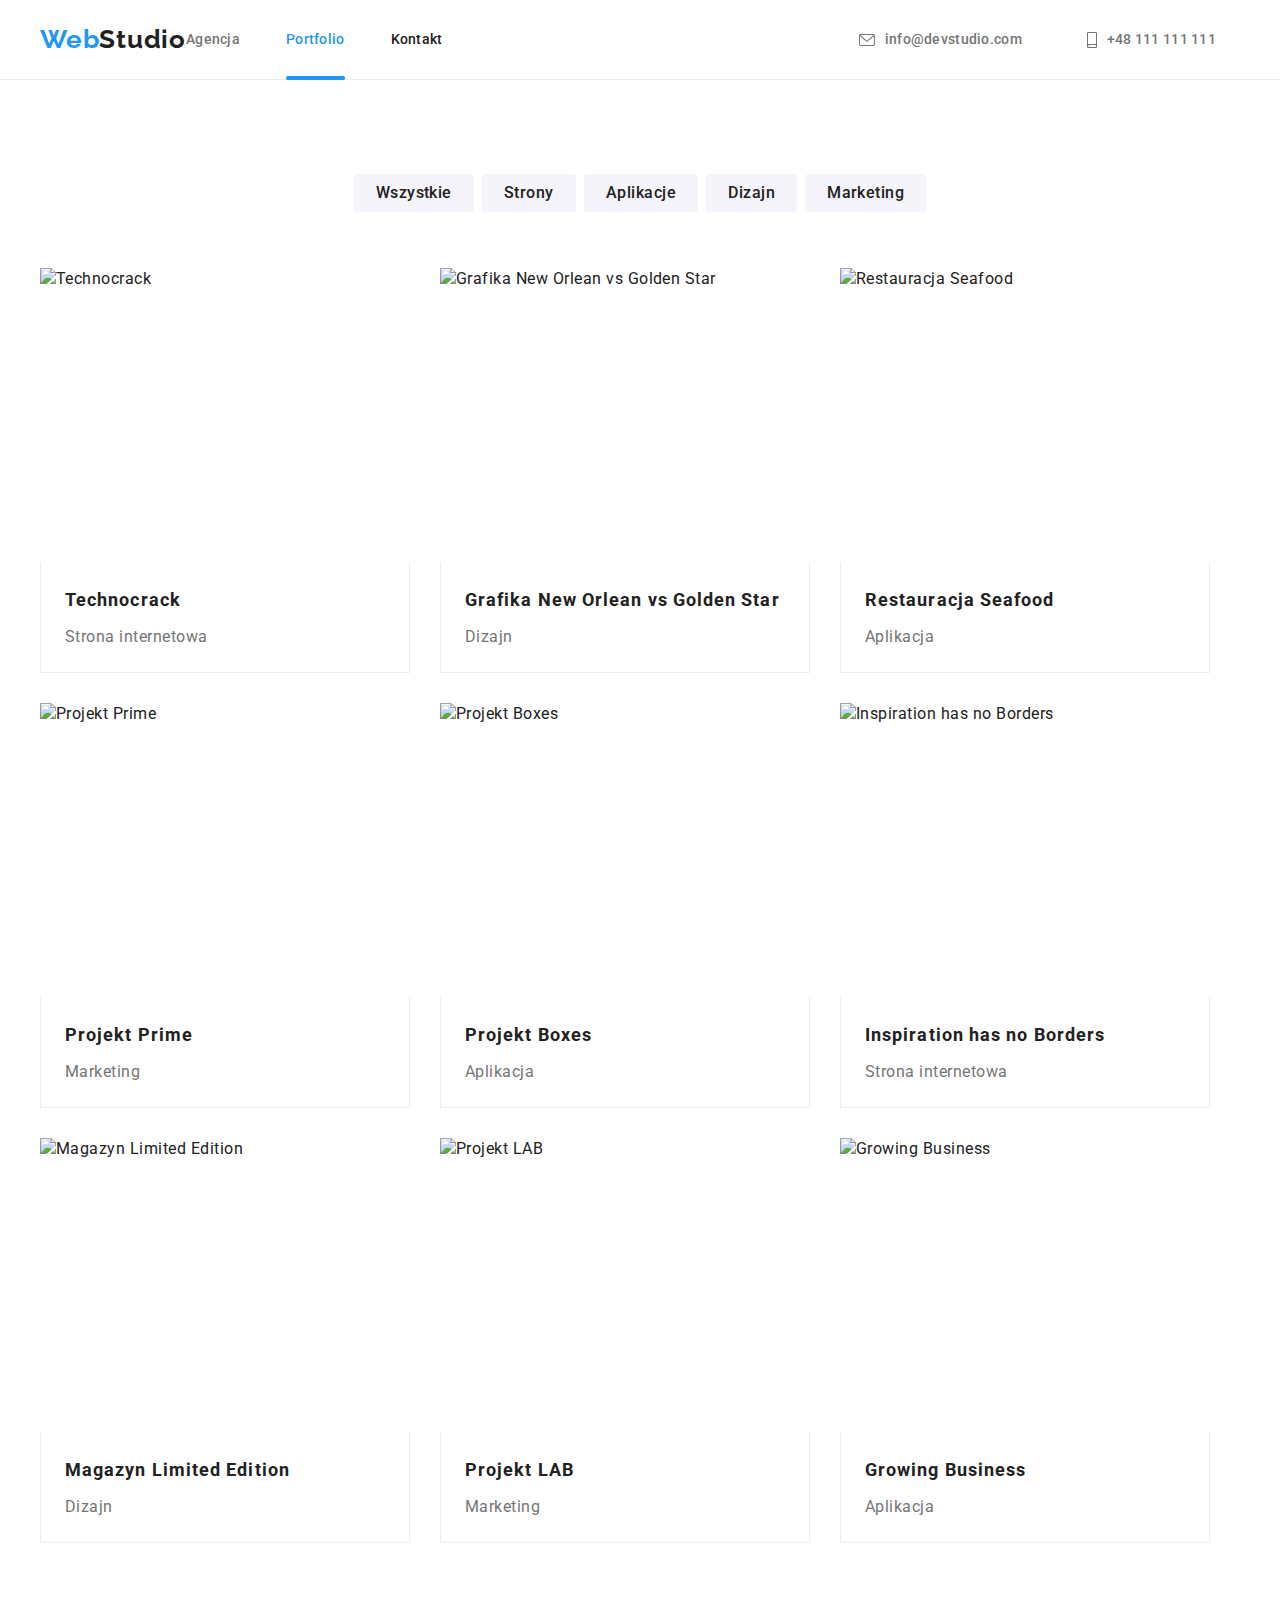
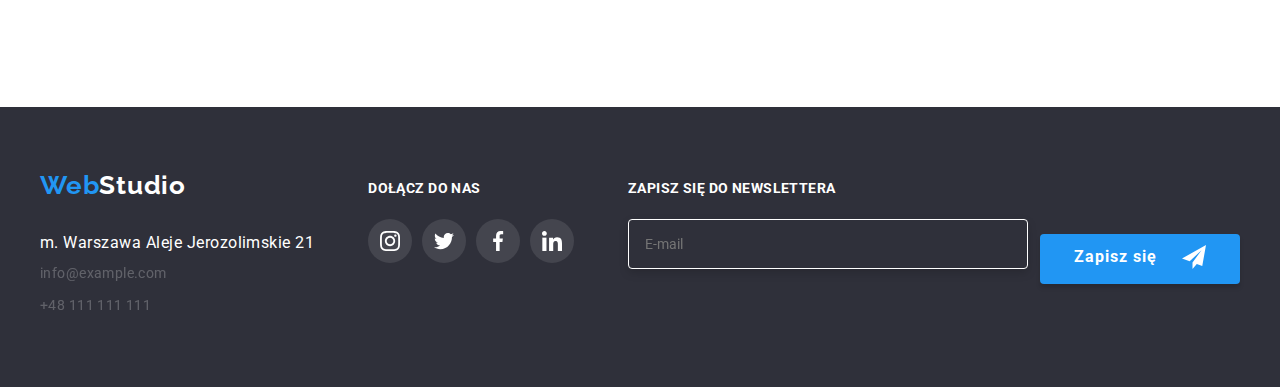
==== commit f2a6ab01: "Update portfolio.html" ====
--- a/portfolio.html
+++ b/portfolio.html
@@ -204,7 +204,7 @@
     <p class="footer__address--p"><a class="footer__tel" href="tel:+48111111111">+48 111 111 111</a></p>
 </address>
 </div>
-<div class="foot-social">
+<div>
   <h2 class="footer__h2">Dołącz do nas</h2>
   <ul class="footer__ul">
   <li class="footer__li">
--- a/css/main.min.css
+++ b/css/main.min.css
@@ -1 +1 @@
-.Web,.stat{font-family:"Raleway","sans-serif";font-weight:700;font-size:26px;font-style:normal;line-height:1.19;letter-spacing:.03em}.Web{color:var(--blue)}.stat{color:var(--text-black)}.footer__stat{color:var(--white)}.header{background-color:#fff;font-weight:500;font-size:14px;line-height:1.14;letter-spacing:.02em;border-bottom:1px solid #ececec;min-height:80px;display:flex;align-items:center}.header::after{text-decoration:underline}.header .container{display:flex;align-items:center}.active::after{content:"";display:block;position:absolute;border-top:4px solid var(--blue);border-bottom:0cm;border-radius:2px;width:100%;bottom:-31px;left:0;background-color:var(--blue)}.header__link{text-decoration:none;font-family:Raleway;font-weight:700;font-size:26px;letter-spacing:.03em;color:var(--text-black);line-height:1.19;text-decoration-line:none}.header__nav--a{color:var(--text-black);font-weight:500;display:flex}.header__list-menu{display:flex}.header__list-menu1{display:flex;align-items:center;justify-content:center}.header__list-menu1:focus{color:var(--blue);transition:var(--transition)}.header__list-menu1:hover{color:var(--blue);transition:var(--transition)}.header__list-nav{display:flex;align-items:center}.header__list-nav[href="index.html"]{margin-left:94px}.header__list-nav--a{text-decoration:none;display:flex}.header__list-nav .active{position:relative;color:var(--blue);top:0;left:0}.header__tel,.header__mail{color:var(--text-grey);margin-left:10px;align-items:center}.header__tel:focus,.header__mail:focus{fill:var(--blue);transition:var(--transition)}.header__tel:hover,.header__mail:hover{fill:var(--blue);transition:var(--transition)}.header__list-nav1{list-style-type:none;margin-left:auto;margin-right:12px;display:flex;align-items:center}.header__list-nav1--a{text-decoration:none;color:var(--text-grey);margin-left:50px;display:flex}.header__list-nav1--a:hover{color:var(--blue);transition:var(--transition)}.header__list-nav1--a:focus{color:var(--blue);transition:var(--transition)}.header__agency,.header__portfolio,.header__contact{color:var(--text-grey);cursor:pointer;text-decoration-line:none;font-weight:500;font-size:14px;letter-spacing:.02em}.header__agency:focus,.header__portfolio:focus,.header__contact:focus{color:var(--blue);transition:var(--transition)}.header__agency:hover,.header__portfolio:hover,.header__contact:hover{color:var(--blue);transition:var(--transition)}.header__tel,.header__mail{cursor:pointer;text-decoration:none;color:var(--text-grey)}.header__tel:focus,.header__mail:focus{color:var(--blue);fill:var(--blue);cursor:pointer;transition:var(--transition)}.header__tel:hover,.header__mail:hover{color:var(--blue);fill:var(--blue);cursor:pointer;transition:var(--transition)}.header__tel{margin-left:15px;padding-right:12px}.header__tel:hover>.header__ics{fill:var(--blue);transition:var(--transition)}.header__mail{margin-left:15px;padding-right:50px}.header__mail:hover>.header__ics{fill:var(--blue);transition:var(--transition)}.header__ic{cursor:pointer;text-decoration:none;color:var(--text-grey);display:flex;padding:20px 0;fill:var(--text-grey);transition-property:fill,background-color;transition:var(--transition)}.header__ics{margin-right:10px;fill:var(--text-grey);transition-property:fill,background-color;transition:var(--transition)}.header__ics:hover{fill:var(--blue);transition:var(--transition)}.header__ics:focus{fill:var(--blue);transition:var(--transition)}.header__mail .header__ics{width:16px;height:12px}.header__tel .header__ics{width:10px;height:16px}.header__list-menu:not(:last-child){margin-right:46px}:root{--grey: #f5f4fa;--black: #2f303a;--text-grey: #757575;--text-black: #212121;--blue: #2196f3;--white: #ffffff;--soc-grey: #afb1b8;--transition: 250ms cubic-bezier(0.4, 0, 0.2, 1)}.is-hidden{opacity:0;visibility:hidden;pointer-events:none}.visually-hidden{position:absolute !important;clip:rect(1px 1px 1px 1px);clip:rect(1px, 1px, 1px, 1px);padding:0 !important;border:0 !important;height:1px !important;width:1px !important;overflow:hidden}*{margin:0;padding:0;border:0;line-height:1.4em;vertical-align:baseline;text-decoration:none;outline:0}*,::after,::before{box-sizing:border-box}ul,ol{list-style-type:none}body{background-color:var(--white);display:block;color:#212121;font-family:"Roboto","Raleway",sans-serif}html{line-height:1.15;-webkit-text-size-adjust:100%}figcaption{padding-top:20px;padding-bottom:20px}img{display:block}input{line-height:1.15;margin:0;font-size:100%;font-family:inherit}footer{background-color:var(--black);color:#fff;font-size:16px;line-height:1.5;padding-bottom:60px}.container{width:1200px;margin:0 auto;transition-property:background-color;transition-duration:250ms}footer .container{padding-top:60px}.section{padding-top:94px;padding-bottom:94px}.section__port1{padding-top:94px;padding-bottom:56px}.section__port2{padding-bottom:50px}.ic{display:flex;justify-content:center;align-items:center;height:120px;padding:25px 0;border-radius:4px;margin-bottom:30px;background-color:var(--grey);fill:#afb1b8;transition-property:fill,background-color;transition:var(--transition)}.ics{width:70px;height:70px}.sec2{font-size:14px;line-height:1.14;justify-content:space-between;background-color:var(--white);display:flex;gap:30px;padding-bottom:0;letter-spacing:.03em;align-items:center}.sec3{background-color:var(--white);font-size:14px;line-height:1.14;justify-content:space-between}.sec4{background-color:var(--grey);font-size:16px;line-height:1.5;letter-spacing:.03em;padding-top:0;justify-content:space-between}.sec3__list-images{display:flex;font-size:14px;line-height:1.14;padding-left:0;list-style-type:none;justify-content:space-between;align-items:center}.sec3__figure{border-radius:0px;position:relative}.sec3__under-photo{display:flex;position:absolute;justify-content:center;text-transform:uppercase;text-align:center;align-items:center;height:70px;width:370px;bottom:0px;overflow:hidden;margin:auto;color:#fff;font-size:14px;font-weight:700;line-height:1.14;letter-spacing:.03em;background:rgba(47,48,58,.8);opacity:100%}.sec3__h2{background-color:var(--white);font-weight:700;font-size:36px;line-height:1.6;text-align:center;padding-bottom:50px}.icon{display:inline-block;width:1em;height:1em;stroke-width:0}.icon-antena{width:0.9423828125em;background-image:url("../images/antena.svg")}.icon-astronaut{width:0.9013671875em}.icon-clock{width:0.9716796875em}.icon-comp{width:1.2958984375em}.icon-envelope{width:1.3330078125em}.icon-Logo1{width:1.7373046875em}.icon-Logo2{width:1.7373046875em}.icon-Logo3{width:1.7666015625em}.icon-Logo4{width:1.7666015625em}.icon-Logo5{width:1.7666015625em}.icon-Logo6{width:1.7666015625em}.icon-telefon{width:.625em}.sec4__h2{height:42px;font-weight:700;font-size:36px;letter-spacing:.03em;color:var(--text-black);margin:0 auto;margin-bottom:50px;padding-bottom:50px;max-width:212px;padding-top:94px;line-height:1.6;background-color:#f5f4fa;text-align:center;padding-bottom:50px}.sec4__ul--figcaption{padding:30px 34px}.sec4__ul{display:flex;justify-content:space-between;align-items:center;gap:10px}.sec4__ul--figure{box-shadow:0px 1px 3px rgba(0,0,0,.12),0px 1px 1px rgba(0,0,0,.14),0px 2px 1px rgba(0,0,0,.2);border-radius:0px 0px 4px 4px;background-color:#fff;text-align:center;margin-left:0px}.sec4__ul--svg{align-items:center;justify-content:center;width:20px;height:20px}.sec4__ul--a{display:flex;width:40px;height:40px;border-radius:50%;background-color:var(--white);fill:#afb1b8;align-items:center;justify-content:center}.sec4__ul--a:hover{background-color:var(--blue);fill:var(--white);transition:var(--transition)}.sec4__ul--a:focus{background-color:var(--blue);fill:var(--white);transition:var(--transition)}.sec4__h3{font-size:16px;font-weight:bold;letter-spacing:.03em;text-align:center}.sec4__p{color:var(--text-grey);font-size:16px;font-weight:normal;letter-spacing:.03em;text-align:center;margin:0 auto;padding-bottom:16px}.sec4__list{background-color:#f5f4fa;display:flex;padding-left:0;padding-bottom:10px;justify-content:space-between}.sec5__clients{font-weight:700;font-size:36px;line-height:1.16;text-align:center;color:var(--text-black);letter-spacing:.03em;margin-bottom:50px}.sec5__list-clients{display:flex;list-style:none;justify-content:space-between;align-items:center;margin-right:20px;margin-left:20px;padding-top:20px}.sec5__ul--a{width:170px;height:92px;border-radius:4px;border:1px solid #afb1b8;fill:#afb1b8;box-sizing:border-box;justify-content:space-around;display:flex;align-items:center}.sec5__ul--a:focus{border:1px solid var(--blue);fill:var(--blue);color:var(--blue);transition:var(--transition)}.sec5__ul--a:hover{border:1px solid var(--blue);fill:var(--blue);color:var(--blue);transition:var(--transition)}.footer{display:flex;justify-content:space-between}.footer__end{font-family:Raleway;font-weight:700;font-size:26px;letter-spacing:.03em;color:#fff;line-height:1.4;text-decoration-line:none}.footer__address{padding-top:20px;color:var(--white);font-size:16px;font-style:normal;line-height:1.5;letter-spacing:.03em;list-style-type:none;margin-bottom:9px;gap:30px}.footer__mail,.footer__tel{font-size:14px;text-decoration-line:none;color:rgba(255,255,255,.6);opacity:40%;line-height:1.71;letter-spacing:.03em}.footer__mail:hover,.footer__tel:hover{text-decoration:underline;color:var(--blue);border-radius:4px;transition:var(--transition)}.footer__mail:focus,.footer__tel:focus{text-decoration:underline;color:var(--blue);border-radius:4px;transition:var(--transition)}.footer__ul{list-style:none;display:flex;align-items:center;margin-top:20px;flex-wrap:wrap;gap:10px;transition-property:fill,background-color;transition:var(--transition)}.footer__li{justify-content:space-between;align-items:center;display:flex;flex-wrap:wrap;gap:10px;border-radius:50%;background-color:rgba(255,255,255,.1);fill:var(--white)}.footer__li:focus{background-color:var(--blue);transition:var(--transition)}.footer__li:hover{background-color:var(--blue);transition:var(--transition)}.footer__li--svg{width:20px;height:20px;align-items:center;fill:var(--white)}.footer__li--svg:hover{background-color:var(--blue);transition:var(--transition)}.footer__li--svg:focus{background-color:var(--blue);transition:var(--transition)}.foot-social{flex-wrap:wrap}.footer__h2{padding-top:12px;font-weight:700;font-size:14px;line-height:1.4;width:113px;height:16px;text-transform:uppercase;font-family:"Roboto";letter-spacing:.03em;padding-bottom:20px;color:var(--white)}.footer__li--a{width:44px;height:44px;display:flex;align-items:center;padding-left:12px;border-radius:50%;fill:var(--white)}.footer__li--a:hover{color:var(--white);transition:var(--transition)}.footer__li--a:focus{color:var(--white);transition:var(--transition)}.footer__address--p{padding-top:8px}.footer__div--p{padding-top:12px;font-family:"Roboto";font-weight:700;font-size:14px;letter-spacing:.03em;text-transform:uppercase;color:#fff}.footer__div--div{display:flex;justify-content:center;align-items:center}.footer__input{width:400px;height:50px;border:1px solid var(--white);filter:drop-shadow(0px 4px 4px rgba(0, 0, 0, 0.15));border-radius:4px;background-color:var(--black);margin-top:20px;padding-left:16px;color:var(--white)}.footer__input:hover{border:1px solid var(--blue);border-radius:4px;outline:none;transition:var(--transition);background-color:var(--black)}.footer__input:focus{border:1px solid var(--blue);border-radius:4px;outline:none;transition:var(--transition);background-color:var(--black)}.footer__label--email{margin-bottom:20px;align-items:center;text-transform:uppercase;font-size:14px;font-weight:bold;letter-spacing:.03em}.footer__button{width:200px;height:50px;background:var(--blue);border-radius:4px;font-weight:700;font-size:16px;line-height:1.875;text-align:center;align-items:center;justify-content:center;display:flex;letter-spacing:.06em;color:#fff;margin-bottom:30px;border:0px;cursor:pointer;margin-left:12px;margin-top:30px;padding-bottom:3px}.footer__button:hover{box-shadow:0px 4px 4px var(--blue)}.footer__button:focus{box-shadow:0px 4px 4px var(--blue)}.footer__button--svg{width:24px;height:24px;margin-left:25px}.footer__button--svg:hover{color:var(--text-black);fill:var(--text-black);transition:var(--transition)}.footer__button--svg:focus{color:var(--text-black);fill:var(--text-black);transition:var(--transition)}.sec5__ul--a{width:170px;height:92px;border-radius:4px;border:1px solid #afb1b8;fill:#afb1b8;box-sizing:border-box;justify-content:space-around;display:flex;align-items:center}.sec5__ul--a:hover{border:1px solid var(--blue);fill:var(--blue);color:var(--blue);transition:var(--transition)}.sec5__ul--a:focus{border:1px solid var(--blue);fill:var(--blue);color:var(--blue);transition:var(--transition)}.sec5__clients{font-weight:700;font-size:36px;line-height:1.16;text-align:center;color:var(--text-black);letter-spacing:.03em;margin-bottom:50px}.sec5__list-clients{display:flex;list-style:none;justify-content:space-between;align-items:center;margin-right:20px;margin-left:20px;padding-top:20px}.backdrop{opacity:100%;align-items:center;position:fixed;top:50%;left:50%;width:100%;height:100%;border-radius:4px;transform:translate(-50%, -50%);background-color:rgba(0,0,0,.2);animation-name:scaling;animation-duration:2000ms;animation-timing-function:linear;animation-iteration-count:1;animation-direction:normal;transition-property:opacity,transform;transition-duration:250ms;transition-timing-function:ease-in-out}.modal{position:absolute;top:50%;left:50%;transform:translate(-50%, -50%);background-color:var(--white);padding:40px;box-shadow:0px 1px 3px rgba(0,0,0,.12),0px 1px 1px rgba(0,0,0,.14),0px 2px 1px rgba(0,0,0,.2);border-radius:4px;opacity:100%}.modal__button{cursor:pointer;position:absolute;top:8px;right:8px;width:30px;height:30px;background-color:var(--white);border-radius:50%;border:1px solid #000;opacity:100%;z-index:1000}.modal__button:hover{color:var(--blue);border-color:var(--blue);cursor:pointer;transition:var(--transition)}.modal__button:focus{color:var(--blue);border-color:var(--blue);cursor:pointer;transition:var(--transition)}.is-hidden{opacity:0;visibility:hidden;pointer-events:none}.form{display:flex;align-items:center;justify-content:space-between;flex-direction:column;position:relative}.form__h2{font-weight:700;font-size:20px;line-height:1.2;text-align:center;letter-spacing:.03em;color:var(--black);margin-bottom:12px}.form__div{display:flex;flex-direction:column;align-items:center;outline:none}.form__label{display:flex;flex-direction:column;justify-content:center;font-size:12px;line-height:1.16;letter-spacing:.01em;color:var(--text-grey);margin-block:4px 10px}.form__label:focus-within>svg{color:var(--blue);fill:var(--blue);transition:var(--transition)}.form__label:first-of-type{margin-top:0}.form__label--svg{position:absolute;display:flex;width:15px;height:12px;margin-block:18px 12px;fill:var(--text-black)}.input__name{width:12px;height:12px}.input__tel{width:13px;height:13px}.input__mail{width:15px;height:12px}.form__label--input{border:1px solid rgba(33,33,33,.2);border-radius:4px;width:448px;height:40px;margin-top:4px;text-indent:42px;color:var(--text-grey);font-size:12px;display:block;background-repeat:no-repeat;background-position:left 15px center;transition:background-image var(--transition)}.form__label--input:focus+svg{fill:var(--blue)}.form__label--input:focus{border:1px solid var(--blue);border-radius:4px;outline:none;transition:var(--transition)}.form__label--input:hover{border:1px solid var(--blue);border-radius:4px;outline:none;transition:var(--transition)}.form__label--textarea{width:448px;height:120px;font-size:12px;padding:12px 16px;letter-spacing:.01em;color:var(--text-grey);opacity:50%;margin-top:4px;resize:none;border:1px solid rgba(33,33,33,.2);border-radius:4px}.form__label--textarea:focus{border:1px solid var(--blue);border-radius:4px;outline:none;transition:var(--transition)}.form__label--textarea:hover{border:1px solid var(--blue);border-radius:4px;outline:none;transition:var(--transition)}.form__checkbox{display:flex;align-items:center;margin-top:20px;cursor:pointer}.form__span{display:flex;align-items:center;margin-top:1px;font-size:14px;line-height:1.71;letter-spacing:.03em;color:var(--text-grey);margin-left:8px;transition:var(--transition)}.form__span::before{display:inline-block;content:"";width:16px;height:15px;outline:1px solid #212121;border-radius:2px;margin-right:9px;transition:var(--transition)}.form__span--a{padding-left:3px;padding-right:3px;text-decoration:none;color:var(--blue);transition:var(--transition);transition-property:text-decoration,color;letter-spacing:.06em}.form__span--a:hover{cursor:pointer;text-decoration:underline;color:var(--blue);transition:var(--transition)}.form__checkbox--input:checked+.form__span::before{background-color:var(--blue);outline:1px solid var(--blue);border-radius:2px;background-image:url(../images/check.svg);background-repeat:no-repeat;background-size:cover;background-position:center;margin-right:8px}.form___button{background:var(--blue);box-shadow:0px 4px 4px rgba(0,0,0,.15);border-radius:4px;line-height:1.87;letter-spacing:.06em;color:#fff;margin-top:30px;border:0px;cursor:pointer}.form___button:hover{background-color:var(--grey);color:#212121;transition:var(--transition)}.form___button:focus{background-color:var(--grey);color:#212121;transition:var(--transition)}.form___button--span{padding:10px 76px;letter-spacing:.06em;line-height:1.88;display:flex;align-items:center;justify-content:center;text-align:center;font-weight:700;font-size:16px}.sec1{background-color:#2f303a;margin:0 auto;height:600px;text-align:center;justify-content:center;display:flex;align-items:center;max-width:1600px;background-image:linear-gradient(rgba(47, 48, 58, 0.4), rgba(47, 48, 58, 0.4), rgba(47, 48, 58, 0.4), rgba(47, 48, 58, 0.4)),url("../images/bgImage.png");background-repeat:no-repeat;background-size:cover}.sec1__but{color:var(--white);background:var(--blue);border-radius:4px;font-weight:700;font-size:16px;line-height:1.875;border:none;text-align:center;letter-spacing:.06em;padding:10px 40px;box-shadow:0px 4px 4px rgba(0,0,0,.15);cursor:pointer;align-items:center;visibility:visible}.sec1__but:hover{border-radius:4px;transition:var(--transition)}.sec1__but:focus{border-radius:4px;transition:var(--transition)}.sec1__title{color:#fff;align-items:center;text-transform:uppercase;font-size:44px;padding-bottom:30px;margin:0 auto;max-width:696px}.port1__ul{display:flex;justify-content:center;list-style-type:none;flex-wrap:wrap;margin-left:-8px;margin-bottom:-8px}.port1__ul--button{font-family:"Roboto",sans-serif;background-color:var(--grey);border-radius:4px;color:var(--text-black);border:0px;font-size:16px;font-weight:500;text-align:center;padding:6px 22px;line-height:1.625;letter-spacing:.03em;margin-left:8px;margin-bottom:8px;cursor:pointer;text-transform:none}.port1__ul--button:hover{background-color:var(--blue);color:var(--white);box-shadow:0px 1px 3px rgba(0,0,0,.12),0px 1px 1px rgba(0,0,0,.14),0px 2px 1px rgba(0,0,0,.2);transition:var(--transition)}.port1__ul--button:focus{background-color:var(--blue);color:var(--white);box-shadow:0px 1px 3px rgba(0,0,0,.12),0px 1px 1px rgba(0,0,0,.14),0px 2px 1px rgba(0,0,0,.2);transition:var(--transition)}.port2__ul{list-style-type:none;display:flex;flex-wrap:wrap;margin-bottom:94px;padding-bottom:20px;gap:30px;letter-spacing:.03em}.port2__li{display:flex;justify-content:space-between;box-sizing:border-box;border:1px solid var(--white);background:var(--white);border:0px;cursor:pointer}.port2__li>img{object-fit:cover}.port2__li:hover .port2__div--img{transform:translateY(0);transition:var(--transition)}.port2__li:active{box-shadow:0px 1px 1px rgba(0,0,0,.12),0px 4px 4px rgba(0,0,0,.06),1px 4px 6px rgba(0,0,0,.16);transition:var(--transition)}.port2__li:focus{box-shadow:0px 1px 1px rgba(0,0,0,.12),0px 4px 4px rgba(0,0,0,.06),1px 4px 6px rgba(0,0,0,.16);transition:var(--transition)}.port2__li:hover{box-shadow:0px 1px 1px rgba(0,0,0,.12),0px 4px 4px rgba(0,0,0,.06),1px 4px 6px rgba(0,0,0,.16);transition:var(--transition)}.port2_div{position:relative;overflow:hidden}.port2__div--img{position:absolute;top:0;left:0;width:100%;height:100%;letter-spacing:.03em;background-color:rgba(33,150,243,.9);transform:translateY(100%);transition:var(--transition);transition-property:transform;transition-timing-function:ease;transition-delay:0s}.port2__div--p{text-align:left;padding-top:49px;padding-left:24px;padding-right:24px;font-family:"Roboto";font-size:18px;letter-spacing:.03em;color:#fff}.port2_figcaption{padding:20px 24px;border-right:1px solid #eee;border-left:1px solid #eee;border-bottom:1px solid #eee;letter-spacing:.06em}.port2__figcaption--h3{font-weight:700;font-size:18px;line-height:2;letter-spacing:.06em;padding-bottom:4px}.port2__figcaption--p{color:#757575;width:322px;height:30px;font-size:16px;line-height:1.875;letter-spacing:.03em}.port2__figure{position:relative;width:370px;overflow:hidden;align-items:center;background-color:#fff;justify-content:space-between;border-radius:0px}.port2__figure:focus{cursor:pointer;box-shadow:0px 1px 3px rgba(0,0,0,.12),0px 1px 1px rgba(0,0,0,.14);animation:cursorMoveOut .8s forwards;transition:var(--transition)}.port2__figure:hover{cursor:pointer;box-shadow:0px 1px 3px rgba(0,0,0,.12),0px 1px 1px rgba(0,0,0,.14);animation:cursorMoveOut .8s forwards;transition:var(--transition)}.Web,.stat{font-family:"Raleway","sans-serif";font-weight:700;font-size:26px;font-style:normal;line-height:1.19;letter-spacing:.03em}.Web{color:var(--blue)}.stat{color:var(--text-black)}.footer__stat{color:var(--white)}.sec2__lorem{background-color:var(--white);display:flex;gap:30px;padding-bottom:0;letter-spacing:.03em;align-items:center;font-size:14px;line-height:1.14;justify-content:space-between}.sec2__text{font-size:14px;font-weight:700;letter-spacing:.03em;text-transform:uppercase;display:block;text-align:left;list-style:none;padding-right:30px;padding-top:30px}.sec2__text-lorem{padding-top:10px;font-size:14px;line-height:1.7;color:var(--text-grey);letter-spacing:.03em;text-align:justify}/*# sourceMappingURL=main.min.css.map */+.Web,.stat{font-family:"Raleway","sans-serif";font-weight:700;font-size:26px;font-style:normal;line-height:1.19;letter-spacing:.03em}.Web{color:var(--blue)}.stat{color:var(--text-black)}.footer__stat{color:var(--white)}.header{background-color:#fff;font-weight:500;font-size:14px;line-height:1.14;letter-spacing:.02em;border-bottom:1px solid #ececec;min-height:80px;display:flex;align-items:center}.header::after{text-decoration:underline}.header .container{display:flex;align-items:center}.active::after{content:"";display:block;position:absolute;border-top:4px solid var(--blue);border-bottom:0cm;border-radius:2px;width:100%;bottom:-31px;left:0;background-color:var(--blue)}.header__link{text-decoration:none;font-family:Raleway;font-weight:700;font-size:26px;letter-spacing:.03em;color:var(--text-black);line-height:1.19;text-decoration-line:none}.header__nav--a{color:var(--text-black);font-weight:500;display:flex}.header__list-menu{display:flex}.header__list-menu1{display:flex;align-items:center;justify-content:center}.header__list-menu1:focus{color:var(--blue);transition:var(--transition)}.header__list-menu1:hover{color:var(--blue);transition:var(--transition)}.header__list-nav{display:flex;align-items:center}.header__list-nav[href="index.html"]{margin-left:94px}.header__list-nav--a{text-decoration:none;display:flex}.header__list-nav .active{position:relative;color:var(--blue);top:0;left:0}.header__tel,.header__mail{color:var(--text-grey);margin-left:10px;align-items:center}.header__tel:focus,.header__mail:focus{fill:var(--blue);transition:var(--transition)}.header__tel:hover,.header__mail:hover{fill:var(--blue);transition:var(--transition)}.header__list-nav1{list-style-type:none;margin-left:auto;margin-right:12px;display:flex;align-items:center}.header__list-nav1--a{text-decoration:none;color:var(--text-grey);margin-left:50px;display:flex}.header__list-nav1--a:hover{color:var(--blue);transition:var(--transition)}.header__list-nav1--a:focus{color:var(--blue);transition:var(--transition)}.header__agency,.header__portfolio,.header__contact{color:var(--text-grey);cursor:pointer;text-decoration-line:none;font-weight:500;font-size:14px;letter-spacing:.02em}.header__agency:focus,.header__portfolio:focus,.header__contact:focus{color:var(--blue);transition:var(--transition)}.header__agency:hover,.header__portfolio:hover,.header__contact:hover{color:var(--blue);transition:var(--transition)}.header__tel,.header__mail{cursor:pointer;text-decoration:none;color:var(--text-grey)}.header__tel:focus,.header__mail:focus{color:var(--blue);fill:var(--blue);cursor:pointer;transition:var(--transition)}.header__tel:hover,.header__mail:hover{color:var(--blue);fill:var(--blue);cursor:pointer;transition:var(--transition)}.header__tel{margin-left:15px;padding-right:12px}.header__tel:hover>.header__ics{fill:var(--blue);transition:var(--transition)}.header__mail{margin-left:15px;padding-right:50px}.header__mail:hover>.header__ics{fill:var(--blue);transition:var(--transition)}.header__ic{cursor:pointer;text-decoration:none;color:var(--text-grey);display:flex;padding:20px 0;fill:var(--text-grey);transition-property:fill,background-color;transition:var(--transition)}.header__ics{margin-right:10px;fill:var(--text-grey);transition-property:fill,background-color;transition:var(--transition)}.header__ics:hover{fill:var(--blue);transition:var(--transition)}.header__ics:focus{fill:var(--blue);transition:var(--transition)}.header__mail .header__ics{width:16px;height:12px}.header__tel .header__ics{width:10px;height:16px}.header__list-menu:not(:last-child){margin-right:46px}:root{--grey: #f5f4fa;--black: #2f303a;--text-grey: #757575;--text-black: #212121;--blue: #2196f3;--white: #ffffff;--soc-grey: #afb1b8;--transition: 250ms cubic-bezier(0.4, 0, 0.2, 1)}.is-hidden{opacity:0;visibility:hidden;pointer-events:none}.visually-hidden{position:absolute !important;clip:rect(1px 1px 1px 1px);clip:rect(1px, 1px, 1px, 1px);padding:0 !important;border:0 !important;height:1px !important;width:1px !important;overflow:hidden}*{margin:0;padding:0;border:0;line-height:1.4em;vertical-align:baseline;text-decoration:none;outline:0}*,::after,::before{box-sizing:border-box}ul,ol{list-style-type:none}body{background-color:var(--white);display:block;color:#212121;font-family:"Roboto","Raleway",sans-serif}html{line-height:1.15;-webkit-text-size-adjust:100%}figcaption{padding-top:20px;padding-bottom:20px}img{display:block}input{line-height:1.15;margin:0;font-size:100%;font-family:inherit}footer{background-color:var(--black);color:#fff;font-size:16px;line-height:1.5;padding-bottom:60px}.container{width:1200px;margin:0 auto;transition-property:background-color;transition-duration:250ms}footer .container{padding-top:60px}.section{padding-top:94px;padding-bottom:94px}.section__port1{padding-top:94px;padding-bottom:56px}.section__port2{padding-bottom:50px}.ic{display:flex;justify-content:center;align-items:center;height:120px;padding:25px 0;border-radius:4px;margin-bottom:30px;background-color:var(--grey);fill:#afb1b8;transition-property:fill,background-color;transition:var(--transition)}.ics{width:70px;height:70px}.sec2{font-size:14px;line-height:1.14;justify-content:space-between;background-color:var(--white);display:flex;gap:30px;padding-bottom:0;letter-spacing:.03em;align-items:center}.sec3{background-color:var(--white);font-size:14px;line-height:1.14;justify-content:space-between}.sec4{background-color:var(--grey);font-size:16px;line-height:1.5;letter-spacing:.03em;padding-top:0;justify-content:space-between}.sec3__list-images{display:flex;font-size:14px;line-height:1.14;padding-left:0;list-style-type:none;justify-content:space-between;align-items:center}.sec3__figure{border-radius:0px;position:relative}.sec3__under-photo{display:flex;position:absolute;justify-content:center;text-transform:uppercase;text-align:center;align-items:center;height:70px;width:370px;bottom:0px;overflow:hidden;margin:auto;color:#fff;font-size:14px;font-weight:700;line-height:1.14;letter-spacing:.03em;background:rgba(47,48,58,.8);opacity:100%}.sec3__h2{background-color:var(--white);font-weight:700;font-size:36px;line-height:1.6;text-align:center;padding-bottom:50px}.icon{display:inline-block;width:1em;height:1em;stroke-width:0}.icon-antena{width:0.9423828125em;background-image:url("../images/antena.svg")}.icon-astronaut{width:0.9013671875em}.icon-clock{width:0.9716796875em}.icon-comp{width:1.2958984375em}.icon-envelope{width:1.3330078125em}.icon-Logo1{width:1.7373046875em}.icon-Logo2{width:1.7373046875em}.icon-Logo3{width:1.7666015625em}.icon-Logo4{width:1.7666015625em}.icon-Logo5{width:1.7666015625em}.icon-Logo6{width:1.7666015625em}.icon-telefon{width:.625em}.sec4__h2{height:42px;font-weight:700;font-size:36px;letter-spacing:.03em;color:var(--text-black);margin:0 auto;margin-bottom:50px;padding-bottom:50px;max-width:212px;padding-top:94px;line-height:1.6;background-color:#f5f4fa;text-align:center;padding-bottom:50px}.sec4__ul--figcaption{padding:30px 34px}.sec4__ul{display:flex;justify-content:space-between;align-items:center;gap:10px}.sec4__ul--figure{box-shadow:0px 1px 3px rgba(0,0,0,.12),0px 1px 1px rgba(0,0,0,.14),0px 2px 1px rgba(0,0,0,.2);border-radius:0px 0px 4px 4px;background-color:#fff;text-align:center;margin-left:0px}.sec4__ul--svg{align-items:center;justify-content:center;width:20px;height:20px}.sec4__ul--a{display:flex;width:40px;height:40px;border-radius:50%;background-color:var(--white);fill:#afb1b8;align-items:center;justify-content:center}.sec4__ul--a:hover{background-color:var(--blue);fill:var(--white);transition:var(--transition)}.sec4__ul--a:focus{background-color:var(--blue);fill:var(--white);transition:var(--transition)}.sec4__h3{font-size:16px;font-weight:bold;letter-spacing:.03em;text-align:center}.sec4__p{color:var(--text-grey);font-size:16px;font-weight:normal;letter-spacing:.03em;text-align:center;margin:0 auto;padding-bottom:16px}.sec4__list{background-color:#f5f4fa;display:flex;padding-left:0;padding-bottom:10px;justify-content:space-between}.sec5__clients{font-weight:700;font-size:36px;line-height:1.16;text-align:center;color:var(--text-black);letter-spacing:.03em;margin-bottom:50px}.sec5__list-clients{display:flex;list-style:none;justify-content:space-between;align-items:center;margin-right:20px;margin-left:20px;padding-top:20px}.sec5__ul--a{width:170px;height:92px;border-radius:4px;border:1px solid #afb1b8;fill:#afb1b8;box-sizing:border-box;justify-content:space-around;display:flex;align-items:center}.sec5__ul--a:focus{border:1px solid var(--blue);fill:var(--blue);color:var(--blue);transition:var(--transition)}.sec5__ul--a:hover{border:1px solid var(--blue);fill:var(--blue);color:var(--blue);transition:var(--transition)}.footer{display:flex;justify-content:space-between}.footer__end{font-family:Raleway;font-weight:700;font-size:26px;letter-spacing:.03em;color:#fff;line-height:1.4;text-decoration-line:none}.footer__address{padding-top:20px;color:var(--white);font-size:16px;font-style:normal;line-height:1.5;letter-spacing:.03em;list-style-type:none;margin-bottom:9px;gap:30px}.footer__mail,.footer__tel{font-size:14px;text-decoration-line:none;color:rgba(255,255,255,.6);opacity:40%;line-height:1.71;letter-spacing:.03em}.footer__mail:hover,.footer__tel:hover{text-decoration:underline;color:var(--blue);border-radius:4px;transition:var(--transition)}.footer__mail:focus,.footer__tel:focus{text-decoration:underline;color:var(--blue);border-radius:4px;transition:var(--transition)}.footer__ul{list-style:none;display:flex;align-items:center;margin-top:20px;flex-wrap:wrap;gap:10px;transition-property:fill,background-color;transition:var(--transition)}.footer__li{justify-content:space-between;align-items:center;display:flex;flex-wrap:wrap;gap:10px;border-radius:50%;background-color:rgba(255,255,255,.1);fill:var(--white)}.footer__li:focus{background-color:var(--blue);transition:var(--transition)}.footer__li:hover{background-color:var(--blue);transition:var(--transition)}.footer__li--svg{width:20px;height:20px;align-items:center;fill:var(--white)}.footer__li--svg:hover{background-color:var(--blue);transition:var(--transition)}.footer__li--svg:focus{background-color:var(--blue);transition:var(--transition)}.footer__h2{padding-top:12px;font-weight:700;font-size:14px;line-height:1.4;width:113px;height:16px;text-transform:uppercase;font-family:"Roboto";letter-spacing:.03em;padding-bottom:20px;color:var(--white)}.footer__li--a{width:44px;height:44px;display:flex;align-items:center;padding-left:12px;border-radius:50%;fill:var(--white)}.footer__li--a:hover{color:var(--white);transition:var(--transition)}.footer__li--a:focus{color:var(--white);transition:var(--transition)}.footer__address--p{padding-top:8px}.footer__div--p{padding-top:12px;font-family:"Roboto";font-weight:700;font-size:14px;letter-spacing:.03em;text-transform:uppercase;color:#fff}.footer__div--div{display:flex;justify-content:center;align-items:center}.footer__input{width:400px;height:50px;border:1px solid var(--white);filter:drop-shadow(0px 4px 4px rgba(0, 0, 0, 0.15));border-radius:4px;background-color:var(--black);margin-top:20px;padding-left:16px;color:var(--white)}.footer__input:hover{border:1px solid var(--blue);border-radius:4px;outline:none;transition:var(--transition);background-color:var(--black)}.footer__input:focus{border:1px solid var(--blue);border-radius:4px;outline:none;transition:var(--transition);background-color:var(--black)}.footer__label--email{margin-bottom:20px;align-items:center;text-transform:uppercase;font-size:14px;font-weight:bold;letter-spacing:.03em}.footer__button{width:200px;height:50px;background:var(--blue);border-radius:4px;font-weight:700;font-size:16px;line-height:1.875;text-align:center;align-items:center;justify-content:center;display:flex;letter-spacing:.06em;color:#fff;margin-bottom:30px;border:0px;cursor:pointer;margin-left:12px;margin-top:30px;padding-bottom:3px}.footer__button:hover{box-shadow:0px 4px 4px var(--blue)}.footer__button:focus{box-shadow:0px 4px 4px var(--blue)}.footer__button--svg{width:24px;height:24px;margin-left:25px}.footer__button--svg:hover{color:var(--text-black);fill:var(--text-black);transition:var(--transition)}.footer__button--svg:focus{color:var(--text-black);fill:var(--text-black);transition:var(--transition)}.sec5__ul--a{width:170px;height:92px;border-radius:4px;border:1px solid #afb1b8;fill:#afb1b8;box-sizing:border-box;justify-content:space-around;display:flex;align-items:center}.sec5__ul--a:hover{border:1px solid var(--blue);fill:var(--blue);color:var(--blue);transition:var(--transition)}.sec5__ul--a:focus{border:1px solid var(--blue);fill:var(--blue);color:var(--blue);transition:var(--transition)}.sec5__clients{font-weight:700;font-size:36px;line-height:1.16;text-align:center;color:var(--text-black);letter-spacing:.03em;margin-bottom:50px}.sec5__list-clients{display:flex;list-style:none;justify-content:space-between;align-items:center;margin-right:20px;margin-left:20px;padding-top:20px}.backdrop{opacity:100%;align-items:center;position:fixed;top:50%;left:50%;width:100%;height:100%;border-radius:4px;transform:translate(-50%, -50%);background-color:rgba(0,0,0,.2);animation-name:scaling;animation-duration:2000ms;animation-timing-function:linear;animation-iteration-count:1;animation-direction:normal;transition-property:opacity,transform;transition-duration:250ms;transition-timing-function:ease-in-out}.modal{position:absolute;top:50%;left:50%;transform:translate(-50%, -50%);background-color:var(--white);padding:40px;box-shadow:0px 1px 3px rgba(0,0,0,.12),0px 1px 1px rgba(0,0,0,.14),0px 2px 1px rgba(0,0,0,.2);border-radius:4px;opacity:100%}.modal__button{cursor:pointer;position:absolute;top:8px;right:8px;width:30px;height:30px;background-color:var(--white);border-radius:50%;border:1px solid #000;opacity:100%;z-index:1000}.modal__button:hover{color:var(--blue);border-color:var(--blue);cursor:pointer;transition:var(--transition)}.modal__button:focus{color:var(--blue);border-color:var(--blue);cursor:pointer;transition:var(--transition)}.is-hidden{opacity:0;visibility:hidden;pointer-events:none}.form{display:flex;align-items:center;justify-content:space-between;flex-direction:column;position:relative}.form__h2{font-weight:700;font-size:20px;line-height:1.2;text-align:center;letter-spacing:.03em;color:var(--black);margin-bottom:12px}.form__div{display:flex;flex-direction:column;align-items:center;outline:none}.form__label{display:flex;flex-direction:column;justify-content:center;font-size:12px;line-height:1.16;letter-spacing:.01em;color:var(--text-grey);margin-block:4px 10px}.form__label:focus-within>svg{color:var(--blue);fill:var(--blue);transition:var(--transition)}.form__label:first-of-type{margin-top:0}.form__label--svg{position:absolute;display:flex;width:15px;height:12px;margin-block:18px 12px;fill:var(--text-black)}.input__name{width:12px;height:12px}.input__tel{width:13px;height:13px}.input__mail{width:15px;height:12px}.form__label--input{border:1px solid rgba(33,33,33,.2);border-radius:4px;width:448px;height:40px;margin-top:4px;text-indent:42px;color:var(--text-grey);font-size:12px;display:block;background-repeat:no-repeat;background-position:left 15px center;transition:background-image var(--transition)}.form__label--input:focus+svg{fill:var(--blue)}.form__label--input:focus{border:1px solid var(--blue);border-radius:4px;outline:none;transition:var(--transition)}.form__label--input:hover{border:1px solid var(--blue);border-radius:4px;outline:none;transition:var(--transition)}.form__label--textarea{width:448px;height:120px;font-size:12px;padding:12px 16px;letter-spacing:.01em;color:var(--text-grey);opacity:50%;margin-top:4px;resize:none;border:1px solid rgba(33,33,33,.2);border-radius:4px}.form__label--textarea:focus{border:1px solid var(--blue);border-radius:4px;outline:none;transition:var(--transition)}.form__label--textarea:hover{border:1px solid var(--blue);border-radius:4px;outline:none;transition:var(--transition)}.form__checkbox{display:flex;align-items:center;margin-top:20px;cursor:pointer}.form__span{display:flex;align-items:center;margin-top:1px;font-size:14px;line-height:1.71;letter-spacing:.03em;color:var(--text-grey);margin-left:8px;transition:var(--transition)}.form__span::before{display:inline-block;content:"";width:16px;height:15px;outline:1px solid #212121;border-radius:2px;margin-right:9px;transition:var(--transition)}.form__span--a{padding-left:3px;padding-right:3px;text-decoration:none;color:var(--blue);transition:var(--transition);transition-property:text-decoration,color;letter-spacing:.06em}.form__span--a:hover{cursor:pointer;text-decoration:underline;color:var(--blue);transition:var(--transition)}.form__checkbox--input:checked+.form__span::before{background-color:var(--blue);outline:1px solid var(--blue);border-radius:2px;background-image:url(../images/check.svg);background-repeat:no-repeat;background-size:cover;background-position:center;margin-right:8px}.form___button{background:var(--blue);box-shadow:0px 4px 4px rgba(0,0,0,.15);border-radius:4px;line-height:1.87;letter-spacing:.06em;color:#fff;margin-top:30px;border:0px;cursor:pointer}.form___button:hover{background-color:var(--grey);color:#212121;transition:var(--transition)}.form___button:focus{background-color:var(--grey);color:#212121;transition:var(--transition)}.form___button--span{padding:10px 76px;letter-spacing:.06em;line-height:1.88;display:flex;align-items:center;justify-content:center;text-align:center;font-weight:700;font-size:16px}.sec1{background-color:#2f303a;margin:0 auto;height:600px;text-align:center;justify-content:center;display:flex;align-items:center;max-width:1600px;background-image:linear-gradient(rgba(47, 48, 58, 0.4), rgba(47, 48, 58, 0.4), rgba(47, 48, 58, 0.4), rgba(47, 48, 58, 0.4)),url("../images/bgImage.png");background-repeat:no-repeat;background-size:cover}.sec1__but{color:var(--white);background:var(--blue);border-radius:4px;font-weight:700;font-size:16px;line-height:1.875;border:none;text-align:center;letter-spacing:.06em;padding:10px 40px;box-shadow:0px 4px 4px rgba(0,0,0,.15);cursor:pointer;align-items:center;visibility:visible}.sec1__but:hover{border-radius:4px;transition:var(--transition)}.sec1__but:focus{border-radius:4px;transition:var(--transition)}.sec1__title{color:#fff;align-items:center;text-transform:uppercase;font-size:44px;padding-bottom:30px;margin:0 auto;max-width:696px}.port1__ul{display:flex;justify-content:center;list-style-type:none;flex-wrap:wrap;margin-left:-8px;margin-bottom:-8px}.port1__ul--button{font-family:"Roboto",sans-serif;background-color:var(--grey);border-radius:4px;color:var(--text-black);border:0px;font-size:16px;font-weight:500;text-align:center;padding:6px 22px;line-height:1.625;letter-spacing:.03em;margin-left:8px;margin-bottom:8px;cursor:pointer;text-transform:none}.port1__ul--button:hover{background-color:var(--blue);color:var(--white);box-shadow:0px 1px 3px rgba(0,0,0,.12),0px 1px 1px rgba(0,0,0,.14),0px 2px 1px rgba(0,0,0,.2);transition:var(--transition)}.port1__ul--button:focus{background-color:var(--blue);color:var(--white);box-shadow:0px 1px 3px rgba(0,0,0,.12),0px 1px 1px rgba(0,0,0,.14),0px 2px 1px rgba(0,0,0,.2);transition:var(--transition)}.port2__ul{list-style-type:none;display:flex;flex-wrap:wrap;margin-bottom:94px;padding-bottom:20px;gap:30px;letter-spacing:.03em}.port2__li{display:flex;justify-content:space-between;box-sizing:border-box;border:1px solid var(--white);background:var(--white);border:0px;cursor:pointer}.port2__li>img{object-fit:cover}.port2__li:hover .port2__div--img{transform:translateY(0);transition:var(--transition)}.port2__li:hover{box-shadow:0px 1px 1px rgba(0,0,0,.12),0px 4px 4px rgba(0,0,0,.06),1px 4px 6px rgba(0,0,0,.16);transition:var(--transition)}.port2_div{position:relative;overflow:hidden}.port2__div--img{position:absolute;top:0;left:0;width:100%;height:100%;letter-spacing:.03em;background-color:rgba(33,150,243,.9);transform:translateY(100%);transition:var(--transition);transition-property:transform;transition-timing-function:ease;transition-delay:0s}.port2__div--p{text-align:left;padding-top:49px;padding-left:24px;padding-right:24px;font-family:"Roboto";font-size:18px;letter-spacing:.03em;color:#fff}.port2_figcaption{padding:20px 24px;border-right:1px solid #eee;border-left:1px solid #eee;border-bottom:1px solid #eee;letter-spacing:.06em}.port2__figcaption--h3{font-weight:700;font-size:18px;line-height:2;letter-spacing:.06em;padding-bottom:4px}.port2__figcaption--p{color:#757575;width:322px;height:30px;font-size:16px;line-height:1.875;letter-spacing:.03em}.port2__figure{position:relative;width:370px;overflow:hidden;align-items:center;background-color:#fff;justify-content:space-between;border-radius:0px}.port2__figure:focus{cursor:pointer;box-shadow:0px 1px 3px rgba(0,0,0,.12),0px 1px 1px rgba(0,0,0,.14);animation:cursorMoveOut .8s forwards;transition:var(--transition)}.port2__figure:hover{cursor:pointer;box-shadow:0px 1px 3px rgba(0,0,0,.12),0px 1px 1px rgba(0,0,0,.14);animation:cursorMoveOut .8s forwards;transition:var(--transition)}.Web,.stat{font-family:"Raleway","sans-serif";font-weight:700;font-size:26px;font-style:normal;line-height:1.19;letter-spacing:.03em}.Web{color:var(--blue)}.stat{color:var(--text-black)}.footer__stat{color:var(--white)}.sec2__lorem{background-color:var(--white);display:flex;gap:30px;padding-bottom:0;letter-spacing:.03em;align-items:center;font-size:14px;line-height:1.14;justify-content:space-between}.sec2__text{font-size:14px;font-weight:700;letter-spacing:.03em;text-transform:uppercase;display:block;text-align:left;list-style:none;padding-right:30px;padding-top:30px}.sec2__text-lorem{padding-top:10px;font-size:14px;line-height:1.7;color:var(--text-grey);letter-spacing:.03em;text-align:justify}/*# sourceMappingURL=main.min.css.map */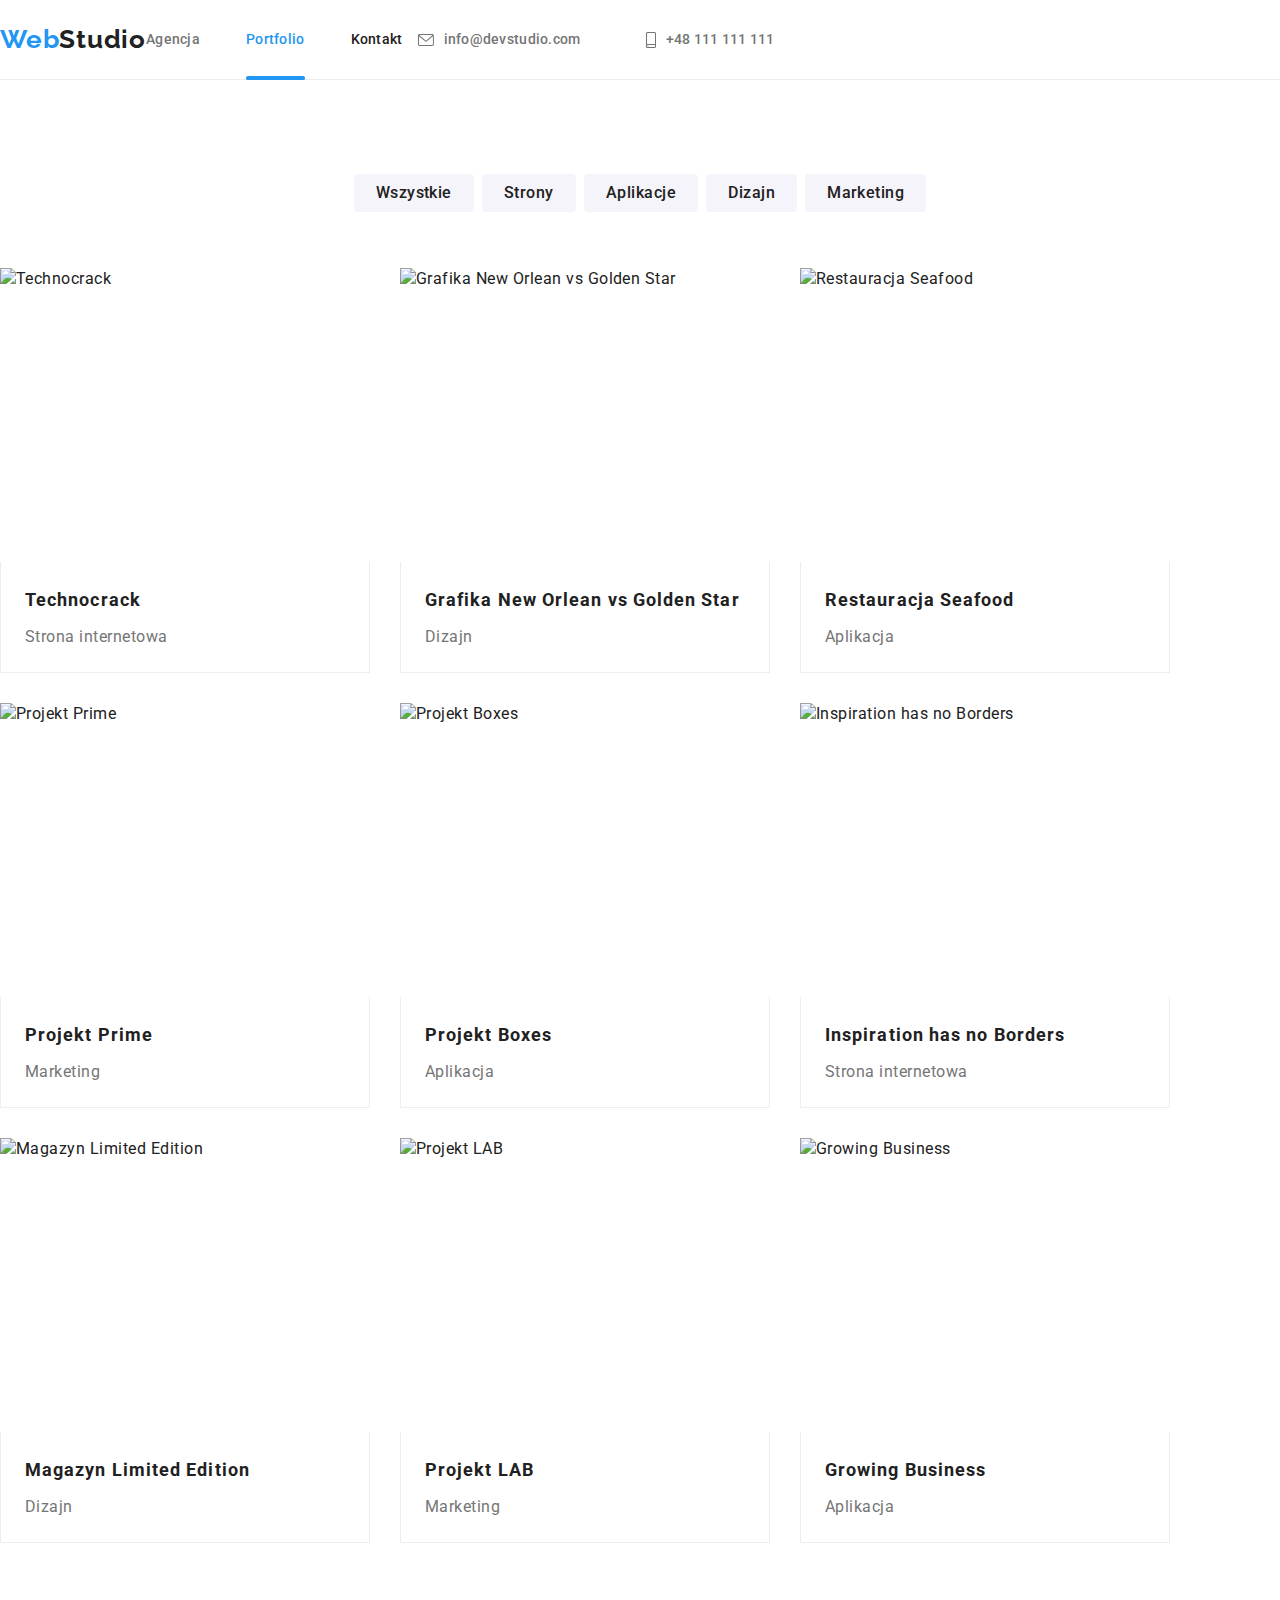
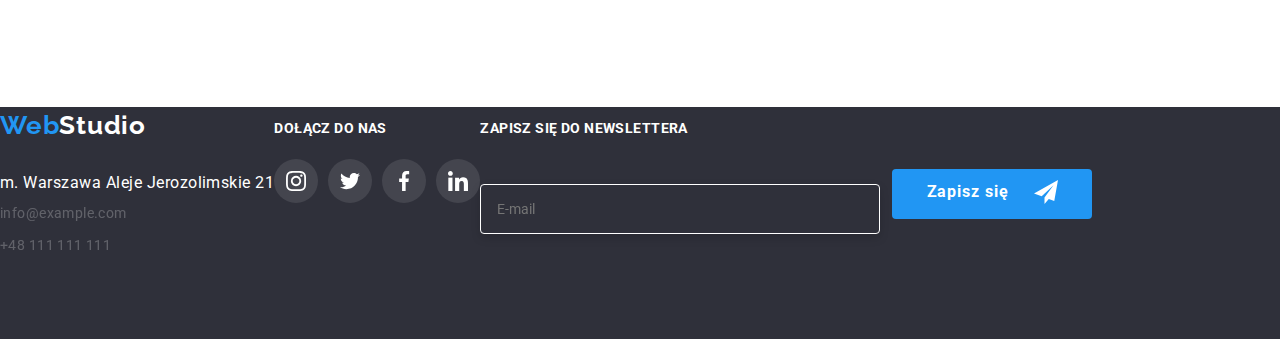
==== commit e0b3fff1: "Add files via upload" ====
--- a/portfolio.html
+++ b/portfolio.html
@@ -9,7 +9,6 @@
   <link href="https://fonts.googleapis.com/css2?family=Raleway:wght@700&family=Roboto:wght@400;500;700;900&display=swap" rel="stylesheet"> 
   <title>Web Studio</title>
   <meta name="Autor" content="Karol Śpila">
-  <link rel="stylesheet" href="./css/styles.css" />
   <link href="./css/main.min.css" rel="stylesheet" />
 </head>
 
--- a/css/main.min.css
+++ b/css/main.min.css
@@ -1 +1 @@
-.Web,.stat{font-family:"Raleway","sans-serif";font-weight:700;font-size:26px;font-style:normal;line-height:1.19;letter-spacing:.03em}.Web{color:var(--blue)}.stat{color:var(--text-black)}.footer__stat{color:var(--white)}.header{background-color:#fff;font-weight:500;font-size:14px;line-height:1.14;letter-spacing:.02em;border-bottom:1px solid #ececec;min-height:80px;display:flex;align-items:center}.header::after{text-decoration:underline}.header .container{display:flex;align-items:center}.active::after{content:"";display:block;position:absolute;border-top:4px solid var(--blue);border-bottom:0cm;border-radius:2px;width:100%;bottom:-31px;left:0;background-color:var(--blue)}.header__link{text-decoration:none;font-family:Raleway;font-weight:700;font-size:26px;letter-spacing:.03em;color:var(--text-black);line-height:1.19;text-decoration-line:none}.header__nav--a{color:var(--text-black);font-weight:500;display:flex}.header__list-menu{display:flex}.header__list-menu1{display:flex;align-items:center;justify-content:center}.header__list-menu1:focus{color:var(--blue);transition:var(--transition)}.header__list-menu1:hover{color:var(--blue);transition:var(--transition)}.header__list-nav{display:flex;align-items:center}.header__list-nav[href="index.html"]{margin-left:94px}.header__list-nav--a{text-decoration:none;display:flex}.header__list-nav .active{position:relative;color:var(--blue);top:0;left:0}.header__tel,.header__mail{color:var(--text-grey);margin-left:10px;align-items:center}.header__tel:focus,.header__mail:focus{fill:var(--blue);transition:var(--transition)}.header__tel:hover,.header__mail:hover{fill:var(--blue);transition:var(--transition)}.header__list-nav1{list-style-type:none;margin-left:auto;margin-right:12px;display:flex;align-items:center}.header__list-nav1--a{text-decoration:none;color:var(--text-grey);margin-left:50px;display:flex}.header__list-nav1--a:hover{color:var(--blue);transition:var(--transition)}.header__list-nav1--a:focus{color:var(--blue);transition:var(--transition)}.header__agency,.header__portfolio,.header__contact{color:var(--text-grey);cursor:pointer;text-decoration-line:none;font-weight:500;font-size:14px;letter-spacing:.02em}.header__agency:focus,.header__portfolio:focus,.header__contact:focus{color:var(--blue);transition:var(--transition)}.header__agency:hover,.header__portfolio:hover,.header__contact:hover{color:var(--blue);transition:var(--transition)}.header__tel,.header__mail{cursor:pointer;text-decoration:none;color:var(--text-grey)}.header__tel:focus,.header__mail:focus{color:var(--blue);fill:var(--blue);cursor:pointer;transition:var(--transition)}.header__tel:hover,.header__mail:hover{color:var(--blue);fill:var(--blue);cursor:pointer;transition:var(--transition)}.header__tel{margin-left:15px;padding-right:12px}.header__tel:hover>.header__ics{fill:var(--blue);transition:var(--transition)}.header__mail{margin-left:15px;padding-right:50px}.header__mail:hover>.header__ics{fill:var(--blue);transition:var(--transition)}.header__ic{cursor:pointer;text-decoration:none;color:var(--text-grey);display:flex;padding:20px 0;fill:var(--text-grey);transition-property:fill,background-color;transition:var(--transition)}.header__ics{margin-right:10px;fill:var(--text-grey);transition-property:fill,background-color;transition:var(--transition)}.header__ics:hover{fill:var(--blue);transition:var(--transition)}.header__ics:focus{fill:var(--blue);transition:var(--transition)}.header__mail .header__ics{width:16px;height:12px}.header__tel .header__ics{width:10px;height:16px}.header__list-menu:not(:last-child){margin-right:46px}:root{--grey: #f5f4fa;--black: #2f303a;--text-grey: #757575;--text-black: #212121;--blue: #2196f3;--white: #ffffff;--soc-grey: #afb1b8;--transition: 250ms cubic-bezier(0.4, 0, 0.2, 1)}.is-hidden{opacity:0;visibility:hidden;pointer-events:none}.visually-hidden{position:absolute !important;clip:rect(1px 1px 1px 1px);clip:rect(1px, 1px, 1px, 1px);padding:0 !important;border:0 !important;height:1px !important;width:1px !important;overflow:hidden}*{margin:0;padding:0;border:0;line-height:1.4em;vertical-align:baseline;text-decoration:none;outline:0}*,::after,::before{box-sizing:border-box}ul,ol{list-style-type:none}body{background-color:var(--white);display:block;color:#212121;font-family:"Roboto","Raleway",sans-serif}html{line-height:1.15;-webkit-text-size-adjust:100%}figcaption{padding-top:20px;padding-bottom:20px}img{display:block}input{line-height:1.15;margin:0;font-size:100%;font-family:inherit}footer{background-color:var(--black);color:#fff;font-size:16px;line-height:1.5;padding-bottom:60px}.container{width:1200px;margin:0 auto;transition-property:background-color;transition-duration:250ms}footer .container{padding-top:60px}.section{padding-top:94px;padding-bottom:94px}.section__port1{padding-top:94px;padding-bottom:56px}.section__port2{padding-bottom:50px}.ic{display:flex;justify-content:center;align-items:center;height:120px;padding:25px 0;border-radius:4px;margin-bottom:30px;background-color:var(--grey);fill:#afb1b8;transition-property:fill,background-color;transition:var(--transition)}.ics{width:70px;height:70px}.sec2{font-size:14px;line-height:1.14;justify-content:space-between;background-color:var(--white);display:flex;gap:30px;padding-bottom:0;letter-spacing:.03em;align-items:center}.sec3{background-color:var(--white);font-size:14px;line-height:1.14;justify-content:space-between}.sec4{background-color:var(--grey);font-size:16px;line-height:1.5;letter-spacing:.03em;padding-top:0;justify-content:space-between}.sec3__list-images{display:flex;font-size:14px;line-height:1.14;padding-left:0;list-style-type:none;justify-content:space-between;align-items:center}.sec3__figure{border-radius:0px;position:relative}.sec3__under-photo{display:flex;position:absolute;justify-content:center;text-transform:uppercase;text-align:center;align-items:center;height:70px;width:370px;bottom:0px;overflow:hidden;margin:auto;color:#fff;font-size:14px;font-weight:700;line-height:1.14;letter-spacing:.03em;background:rgba(47,48,58,.8);opacity:100%}.sec3__h2{background-color:var(--white);font-weight:700;font-size:36px;line-height:1.6;text-align:center;padding-bottom:50px}.icon{display:inline-block;width:1em;height:1em;stroke-width:0}.icon-antena{width:0.9423828125em;background-image:url("../images/antena.svg")}.icon-astronaut{width:0.9013671875em}.icon-clock{width:0.9716796875em}.icon-comp{width:1.2958984375em}.icon-envelope{width:1.3330078125em}.icon-Logo1{width:1.7373046875em}.icon-Logo2{width:1.7373046875em}.icon-Logo3{width:1.7666015625em}.icon-Logo4{width:1.7666015625em}.icon-Logo5{width:1.7666015625em}.icon-Logo6{width:1.7666015625em}.icon-telefon{width:.625em}.sec4__h2{height:42px;font-weight:700;font-size:36px;letter-spacing:.03em;color:var(--text-black);margin:0 auto;margin-bottom:50px;padding-bottom:50px;max-width:212px;padding-top:94px;line-height:1.6;background-color:#f5f4fa;text-align:center;padding-bottom:50px}.sec4__ul--figcaption{padding:30px 34px}.sec4__ul{display:flex;justify-content:space-between;align-items:center;gap:10px}.sec4__ul--figure{box-shadow:0px 1px 3px rgba(0,0,0,.12),0px 1px 1px rgba(0,0,0,.14),0px 2px 1px rgba(0,0,0,.2);border-radius:0px 0px 4px 4px;background-color:#fff;text-align:center;margin-left:0px}.sec4__ul--svg{align-items:center;justify-content:center;width:20px;height:20px}.sec4__ul--a{display:flex;width:40px;height:40px;border-radius:50%;background-color:var(--white);fill:#afb1b8;align-items:center;justify-content:center}.sec4__ul--a:hover{background-color:var(--blue);fill:var(--white);transition:var(--transition)}.sec4__ul--a:focus{background-color:var(--blue);fill:var(--white);transition:var(--transition)}.sec4__h3{font-size:16px;font-weight:bold;letter-spacing:.03em;text-align:center}.sec4__p{color:var(--text-grey);font-size:16px;font-weight:normal;letter-spacing:.03em;text-align:center;margin:0 auto;padding-bottom:16px}.sec4__list{background-color:#f5f4fa;display:flex;padding-left:0;padding-bottom:10px;justify-content:space-between}.sec5__clients{font-weight:700;font-size:36px;line-height:1.16;text-align:center;color:var(--text-black);letter-spacing:.03em;margin-bottom:50px}.sec5__list-clients{display:flex;list-style:none;justify-content:space-between;align-items:center;margin-right:20px;margin-left:20px;padding-top:20px}.sec5__ul--a{width:170px;height:92px;border-radius:4px;border:1px solid #afb1b8;fill:#afb1b8;box-sizing:border-box;justify-content:space-around;display:flex;align-items:center}.sec5__ul--a:focus{border:1px solid var(--blue);fill:var(--blue);color:var(--blue);transition:var(--transition)}.sec5__ul--a:hover{border:1px solid var(--blue);fill:var(--blue);color:var(--blue);transition:var(--transition)}.footer{display:flex;justify-content:space-between}.footer__end{font-family:Raleway;font-weight:700;font-size:26px;letter-spacing:.03em;color:#fff;line-height:1.4;text-decoration-line:none}.footer__address{padding-top:20px;color:var(--white);font-size:16px;font-style:normal;line-height:1.5;letter-spacing:.03em;list-style-type:none;margin-bottom:9px;gap:30px}.footer__mail,.footer__tel{font-size:14px;text-decoration-line:none;color:rgba(255,255,255,.6);opacity:40%;line-height:1.71;letter-spacing:.03em}.footer__mail:hover,.footer__tel:hover{text-decoration:underline;color:var(--blue);border-radius:4px;transition:var(--transition)}.footer__mail:focus,.footer__tel:focus{text-decoration:underline;color:var(--blue);border-radius:4px;transition:var(--transition)}.footer__ul{list-style:none;display:flex;align-items:center;margin-top:20px;flex-wrap:wrap;gap:10px;transition-property:fill,background-color;transition:var(--transition)}.footer__li{justify-content:space-between;align-items:center;display:flex;flex-wrap:wrap;gap:10px;border-radius:50%;background-color:rgba(255,255,255,.1);fill:var(--white)}.footer__li:focus{background-color:var(--blue);transition:var(--transition)}.footer__li:hover{background-color:var(--blue);transition:var(--transition)}.footer__li--svg{width:20px;height:20px;align-items:center;fill:var(--white)}.footer__li--svg:hover{background-color:var(--blue);transition:var(--transition)}.footer__li--svg:focus{background-color:var(--blue);transition:var(--transition)}.footer__h2{padding-top:12px;font-weight:700;font-size:14px;line-height:1.4;width:113px;height:16px;text-transform:uppercase;font-family:"Roboto";letter-spacing:.03em;padding-bottom:20px;color:var(--white)}.footer__li--a{width:44px;height:44px;display:flex;align-items:center;padding-left:12px;border-radius:50%;fill:var(--white)}.footer__li--a:hover{color:var(--white);transition:var(--transition)}.footer__li--a:focus{color:var(--white);transition:var(--transition)}.footer__address--p{padding-top:8px}.footer__div--p{padding-top:12px;font-family:"Roboto";font-weight:700;font-size:14px;letter-spacing:.03em;text-transform:uppercase;color:#fff}.footer__div--div{display:flex;justify-content:center;align-items:center}.footer__input{width:400px;height:50px;border:1px solid var(--white);filter:drop-shadow(0px 4px 4px rgba(0, 0, 0, 0.15));border-radius:4px;background-color:var(--black);margin-top:20px;padding-left:16px;color:var(--white)}.footer__input:hover{border:1px solid var(--blue);border-radius:4px;outline:none;transition:var(--transition);background-color:var(--black)}.footer__input:focus{border:1px solid var(--blue);border-radius:4px;outline:none;transition:var(--transition);background-color:var(--black)}.footer__label--email{margin-bottom:20px;align-items:center;text-transform:uppercase;font-size:14px;font-weight:bold;letter-spacing:.03em}.footer__button{width:200px;height:50px;background:var(--blue);border-radius:4px;font-weight:700;font-size:16px;line-height:1.875;text-align:center;align-items:center;justify-content:center;display:flex;letter-spacing:.06em;color:#fff;margin-bottom:30px;border:0px;cursor:pointer;margin-left:12px;margin-top:30px;padding-bottom:3px}.footer__button:hover{box-shadow:0px 4px 4px var(--blue)}.footer__button:focus{box-shadow:0px 4px 4px var(--blue)}.footer__button--svg{width:24px;height:24px;margin-left:25px}.footer__button--svg:hover{color:var(--text-black);fill:var(--text-black);transition:var(--transition)}.footer__button--svg:focus{color:var(--text-black);fill:var(--text-black);transition:var(--transition)}.sec5__ul--a{width:170px;height:92px;border-radius:4px;border:1px solid #afb1b8;fill:#afb1b8;box-sizing:border-box;justify-content:space-around;display:flex;align-items:center}.sec5__ul--a:hover{border:1px solid var(--blue);fill:var(--blue);color:var(--blue);transition:var(--transition)}.sec5__ul--a:focus{border:1px solid var(--blue);fill:var(--blue);color:var(--blue);transition:var(--transition)}.sec5__clients{font-weight:700;font-size:36px;line-height:1.16;text-align:center;color:var(--text-black);letter-spacing:.03em;margin-bottom:50px}.sec5__list-clients{display:flex;list-style:none;justify-content:space-between;align-items:center;margin-right:20px;margin-left:20px;padding-top:20px}.backdrop{opacity:100%;align-items:center;position:fixed;top:50%;left:50%;width:100%;height:100%;border-radius:4px;transform:translate(-50%, -50%);background-color:rgba(0,0,0,.2);animation-name:scaling;animation-duration:2000ms;animation-timing-function:linear;animation-iteration-count:1;animation-direction:normal;transition-property:opacity,transform;transition-duration:250ms;transition-timing-function:ease-in-out}.modal{position:absolute;top:50%;left:50%;transform:translate(-50%, -50%);background-color:var(--white);padding:40px;box-shadow:0px 1px 3px rgba(0,0,0,.12),0px 1px 1px rgba(0,0,0,.14),0px 2px 1px rgba(0,0,0,.2);border-radius:4px;opacity:100%}.modal__button{cursor:pointer;position:absolute;top:8px;right:8px;width:30px;height:30px;background-color:var(--white);border-radius:50%;border:1px solid #000;opacity:100%;z-index:1000}.modal__button:hover{color:var(--blue);border-color:var(--blue);cursor:pointer;transition:var(--transition)}.modal__button:focus{color:var(--blue);border-color:var(--blue);cursor:pointer;transition:var(--transition)}.is-hidden{opacity:0;visibility:hidden;pointer-events:none}.form{display:flex;align-items:center;justify-content:space-between;flex-direction:column;position:relative}.form__h2{font-weight:700;font-size:20px;line-height:1.2;text-align:center;letter-spacing:.03em;color:var(--black);margin-bottom:12px}.form__div{display:flex;flex-direction:column;align-items:center;outline:none}.form__label{display:flex;flex-direction:column;justify-content:center;font-size:12px;line-height:1.16;letter-spacing:.01em;color:var(--text-grey);margin-block:4px 10px}.form__label:focus-within>svg{color:var(--blue);fill:var(--blue);transition:var(--transition)}.form__label:first-of-type{margin-top:0}.form__label--svg{position:absolute;display:flex;width:15px;height:12px;margin-block:18px 12px;fill:var(--text-black)}.input__name{width:12px;height:12px}.input__tel{width:13px;height:13px}.input__mail{width:15px;height:12px}.form__label--input{border:1px solid rgba(33,33,33,.2);border-radius:4px;width:448px;height:40px;margin-top:4px;text-indent:42px;color:var(--text-grey);font-size:12px;display:block;background-repeat:no-repeat;background-position:left 15px center;transition:background-image var(--transition)}.form__label--input:focus+svg{fill:var(--blue)}.form__label--input:focus{border:1px solid var(--blue);border-radius:4px;outline:none;transition:var(--transition)}.form__label--input:hover{border:1px solid var(--blue);border-radius:4px;outline:none;transition:var(--transition)}.form__label--textarea{width:448px;height:120px;font-size:12px;padding:12px 16px;letter-spacing:.01em;color:var(--text-grey);opacity:50%;margin-top:4px;resize:none;border:1px solid rgba(33,33,33,.2);border-radius:4px}.form__label--textarea:focus{border:1px solid var(--blue);border-radius:4px;outline:none;transition:var(--transition)}.form__label--textarea:hover{border:1px solid var(--blue);border-radius:4px;outline:none;transition:var(--transition)}.form__checkbox{display:flex;align-items:center;margin-top:20px;cursor:pointer}.form__span{display:flex;align-items:center;margin-top:1px;font-size:14px;line-height:1.71;letter-spacing:.03em;color:var(--text-grey);margin-left:8px;transition:var(--transition)}.form__span::before{display:inline-block;content:"";width:16px;height:15px;outline:1px solid #212121;border-radius:2px;margin-right:9px;transition:var(--transition)}.form__span--a{padding-left:3px;padding-right:3px;text-decoration:none;color:var(--blue);transition:var(--transition);transition-property:text-decoration,color;letter-spacing:.06em}.form__span--a:hover{cursor:pointer;text-decoration:underline;color:var(--blue);transition:var(--transition)}.form__checkbox--input:checked+.form__span::before{background-color:var(--blue);outline:1px solid var(--blue);border-radius:2px;background-image:url(../images/check.svg);background-repeat:no-repeat;background-size:cover;background-position:center;margin-right:8px}.form___button{background:var(--blue);box-shadow:0px 4px 4px rgba(0,0,0,.15);border-radius:4px;line-height:1.87;letter-spacing:.06em;color:#fff;margin-top:30px;border:0px;cursor:pointer}.form___button:hover{background-color:var(--grey);color:#212121;transition:var(--transition)}.form___button:focus{background-color:var(--grey);color:#212121;transition:var(--transition)}.form___button--span{padding:10px 76px;letter-spacing:.06em;line-height:1.88;display:flex;align-items:center;justify-content:center;text-align:center;font-weight:700;font-size:16px}.sec1{background-color:#2f303a;margin:0 auto;height:600px;text-align:center;justify-content:center;display:flex;align-items:center;max-width:1600px;background-image:linear-gradient(rgba(47, 48, 58, 0.4), rgba(47, 48, 58, 0.4), rgba(47, 48, 58, 0.4), rgba(47, 48, 58, 0.4)),url("../images/bgImage.png");background-repeat:no-repeat;background-size:cover}.sec1__but{color:var(--white);background:var(--blue);border-radius:4px;font-weight:700;font-size:16px;line-height:1.875;border:none;text-align:center;letter-spacing:.06em;padding:10px 40px;box-shadow:0px 4px 4px rgba(0,0,0,.15);cursor:pointer;align-items:center;visibility:visible}.sec1__but:hover{border-radius:4px;transition:var(--transition)}.sec1__but:focus{border-radius:4px;transition:var(--transition)}.sec1__title{color:#fff;align-items:center;text-transform:uppercase;font-size:44px;padding-bottom:30px;margin:0 auto;max-width:696px}.port1__ul{display:flex;justify-content:center;list-style-type:none;flex-wrap:wrap;margin-left:-8px;margin-bottom:-8px}.port1__ul--button{font-family:"Roboto",sans-serif;background-color:var(--grey);border-radius:4px;color:var(--text-black);border:0px;font-size:16px;font-weight:500;text-align:center;padding:6px 22px;line-height:1.625;letter-spacing:.03em;margin-left:8px;margin-bottom:8px;cursor:pointer;text-transform:none}.port1__ul--button:hover{background-color:var(--blue);color:var(--white);box-shadow:0px 1px 3px rgba(0,0,0,.12),0px 1px 1px rgba(0,0,0,.14),0px 2px 1px rgba(0,0,0,.2);transition:var(--transition)}.port1__ul--button:focus{background-color:var(--blue);color:var(--white);box-shadow:0px 1px 3px rgba(0,0,0,.12),0px 1px 1px rgba(0,0,0,.14),0px 2px 1px rgba(0,0,0,.2);transition:var(--transition)}.port2__ul{list-style-type:none;display:flex;flex-wrap:wrap;margin-bottom:94px;padding-bottom:20px;gap:30px;letter-spacing:.03em}.port2__li{display:flex;justify-content:space-between;box-sizing:border-box;border:1px solid var(--white);background:var(--white);border:0px;cursor:pointer}.port2__li>img{object-fit:cover}.port2__li:hover .port2__div--img{transform:translateY(0);transition:var(--transition)}.port2__li:hover{box-shadow:0px 1px 1px rgba(0,0,0,.12),0px 4px 4px rgba(0,0,0,.06),1px 4px 6px rgba(0,0,0,.16);transition:var(--transition)}.port2_div{position:relative;overflow:hidden}.port2__div--img{position:absolute;top:0;left:0;width:100%;height:100%;letter-spacing:.03em;background-color:rgba(33,150,243,.9);transform:translateY(100%);transition:var(--transition);transition-property:transform;transition-timing-function:ease;transition-delay:0s}.port2__div--p{text-align:left;padding-top:49px;padding-left:24px;padding-right:24px;font-family:"Roboto";font-size:18px;letter-spacing:.03em;color:#fff}.port2_figcaption{padding:20px 24px;border-right:1px solid #eee;border-left:1px solid #eee;border-bottom:1px solid #eee;letter-spacing:.06em}.port2__figcaption--h3{font-weight:700;font-size:18px;line-height:2;letter-spacing:.06em;padding-bottom:4px}.port2__figcaption--p{color:#757575;width:322px;height:30px;font-size:16px;line-height:1.875;letter-spacing:.03em}.port2__figure{position:relative;width:370px;overflow:hidden;align-items:center;background-color:#fff;justify-content:space-between;border-radius:0px}.port2__figure:focus{cursor:pointer;box-shadow:0px 1px 3px rgba(0,0,0,.12),0px 1px 1px rgba(0,0,0,.14);animation:cursorMoveOut .8s forwards;transition:var(--transition)}.port2__figure:hover{cursor:pointer;box-shadow:0px 1px 3px rgba(0,0,0,.12),0px 1px 1px rgba(0,0,0,.14);animation:cursorMoveOut .8s forwards;transition:var(--transition)}.Web,.stat{font-family:"Raleway","sans-serif";font-weight:700;font-size:26px;font-style:normal;line-height:1.19;letter-spacing:.03em}.Web{color:var(--blue)}.stat{color:var(--text-black)}.footer__stat{color:var(--white)}.sec2__lorem{background-color:var(--white);display:flex;gap:30px;padding-bottom:0;letter-spacing:.03em;align-items:center;font-size:14px;line-height:1.14;justify-content:space-between}.sec2__text{font-size:14px;font-weight:700;letter-spacing:.03em;text-transform:uppercase;display:block;text-align:left;list-style:none;padding-right:30px;padding-top:30px}.sec2__text-lorem{padding-top:10px;font-size:14px;line-height:1.7;color:var(--text-grey);letter-spacing:.03em;text-align:justify}/*# sourceMappingURL=main.min.css.map */+.is-hidden{opacity:0;visibility:hidden;pointer-events:none}.visually-hidden{position:absolute !important;clip:rect(1px 1px 1px 1px);clip:rect(1px, 1px, 1px, 1px);padding:0 !important;border:0 !important;height:1px !important;width:1px !important;overflow:hidden}:root{--grey: #f5f4fa;--black: #2f303a;--text-grey: #757575;--text-black: #212121;--blue: #2196f3;--white: #ffffff;--soc-grey: #afb1b8;--transition: 250ms cubic-bezier(0.4, 0, 0.2, 1)}.sec4__h2{height:42px;font-weight:700;font-size:36px;letter-spacing:.03em;color:var(--text-black);margin:0 auto;margin-bottom:50px;padding-bottom:50px;max-width:212px;padding-top:94px;line-height:1.6;background-color:#f5f4fa;text-align:center;padding-bottom:50px}.sec4__ul--figcaption{padding:30px 34px}.sec4__ul{display:flex;justify-content:space-between;align-items:center;gap:10px}.sec4__ul--figure{box-shadow:0px 1px 3px rgba(0,0,0,.12),0px 1px 1px rgba(0,0,0,.14),0px 2px 1px rgba(0,0,0,.2);border-radius:0px 0px 4px 4px;background-color:#fff;text-align:center;margin-left:0px}.sec4__ul--svg{align-items:center;justify-content:center;width:20px;height:20px}.sec4__ul--a{display:flex;width:40px;height:40px;border-radius:50%;background-color:var(--white);fill:#afb1b8;align-items:center;justify-content:center}.sec4__ul--a:hover{background-color:var(--blue);fill:var(--white);transition:var(--transition)}.sec4__ul--a:focus{background-color:var(--blue);fill:var(--white);transition:var(--transition)}.sec4__h3{font-size:16px;font-weight:bold;letter-spacing:.03em;text-align:center}.sec4__p{color:var(--text-grey);font-size:16px;font-weight:normal;letter-spacing:.03em;text-align:center;margin:0 auto;padding-bottom:16px}.sec4__list{background-color:#f5f4fa;display:flex;padding-left:0;padding-bottom:10px;justify-content:space-between}*{margin:0;padding:0;border:0;line-height:1.4em;vertical-align:baseline;text-decoration:none;outline:0}*,::after,::before{box-sizing:border-box}ul,ol{list-style-type:none}body{background-color:var(--white);display:block;color:#212121;font-family:"Roboto","Raleway",sans-serif}html{line-height:1.15;-webkit-text-size-adjust:100%}figcaption{padding-top:20px;padding-bottom:20px}img{display:block}input{line-height:1.15;margin:0;font-size:100%;font-family:inherit}footer{background-color:var(--black);color:#fff;font-size:16px;line-height:1.5;padding-bottom:60px}.sec1{background-color:#2f303a;margin:0 auto;height:600px;text-align:center;justify-content:center;display:flex;align-items:center;max-width:1600px;background-image:linear-gradient(rgba(47, 48, 58, 0.4), rgba(47, 48, 58, 0.4), rgba(47, 48, 58, 0.4), rgba(47, 48, 58, 0.4)),url("../images/bgImage.png");background-repeat:no-repeat;background-size:cover}.sec1__but{color:var(--white);background:var(--blue);border-radius:4px;font-weight:700;font-size:16px;line-height:1.875;border:none;text-align:center;letter-spacing:.06em;padding:10px 40px;box-shadow:0px 4px 4px rgba(0,0,0,.15);cursor:pointer;align-items:center;visibility:visible}.sec1__but:hover{border-radius:4px;transition:var(--transition)}.sec1__but:focus{border-radius:4px;transition:var(--transition)}.sec1__title{color:#fff;align-items:center;text-transform:uppercase;font-size:44px;padding-bottom:30px;margin:0 auto;max-width:696px}.port1__ul{display:flex;justify-content:center;list-style-type:none;flex-wrap:wrap;margin-left:-8px;margin-bottom:-8px}.port1__ul--button{font-family:"Roboto",sans-serif;background-color:var(--grey);border-radius:4px;color:var(--text-black);border:0px;font-size:16px;font-weight:500;text-align:center;padding:6px 22px;line-height:1.625;letter-spacing:.03em;margin-left:8px;margin-bottom:8px;cursor:pointer;text-transform:none}.port1__ul--button:hover{background-color:var(--blue);color:var(--white);box-shadow:0px 1px 3px rgba(0,0,0,.12),0px 1px 1px rgba(0,0,0,.14),0px 2px 1px rgba(0,0,0,.2);transition:var(--transition)}.port1__ul--button:focus{background-color:var(--blue);color:var(--white);box-shadow:0px 1px 3px rgba(0,0,0,.12),0px 1px 1px rgba(0,0,0,.14),0px 2px 1px rgba(0,0,0,.2);transition:var(--transition)}.sec5__clients{font-weight:700;font-size:36px;line-height:1.16;text-align:center;color:var(--text-black);letter-spacing:.03em;margin-bottom:50px}.sec5__list-clients{display:flex;list-style:none;justify-content:space-between;align-items:center;margin-right:20px;margin-left:20px;padding-top:20px}.sec5__ul--a{width:170px;height:92px;border-radius:4px;border:1px solid #afb1b8;fill:#afb1b8;box-sizing:border-box;justify-content:space-around;display:flex;align-items:center}.sec5__ul--a:focus{border:1px solid var(--blue);fill:var(--blue);color:var(--blue);transition:var(--transition)}.sec5__ul--a:hover{border:1px solid var(--blue);fill:var(--blue);color:var(--blue);transition:var(--transition)}.footer{display:flex;justify-content:space-between}.footer__end{font-family:Raleway;font-weight:700;font-size:26px;letter-spacing:.03em;color:#fff;line-height:1.4;text-decoration-line:none}.footer__address{padding-top:20px;color:var(--white);font-size:16px;font-style:normal;line-height:1.5;letter-spacing:.03em;list-style-type:none;margin-bottom:9px;gap:30px}.footer__mail,.footer__tel{font-size:14px;text-decoration-line:none;color:rgba(255,255,255,.6);opacity:40%;line-height:1.71;letter-spacing:.03em}.footer__mail:hover,.footer__tel:hover{text-decoration:underline;color:var(--blue);border-radius:4px;transition:var(--transition)}.footer__mail:focus,.footer__tel:focus{text-decoration:underline;color:var(--blue);border-radius:4px;transition:var(--transition)}.footer__ul{list-style:none;display:flex;align-items:center;margin-top:20px;flex-wrap:wrap;gap:10px;transition-property:fill,background-color;transition:var(--transition)}.footer__li{justify-content:space-between;align-items:center;display:flex;flex-wrap:wrap;gap:10px;border-radius:50%;background-color:rgba(255,255,255,.1);fill:var(--white)}.footer__li:focus{background-color:var(--blue);transition:var(--transition)}.footer__li:hover{background-color:var(--blue);transition:var(--transition)}.footer__li--svg{width:20px;height:20px;align-items:center;fill:var(--white)}.footer__li--svg:hover{background-color:var(--blue);transition:var(--transition)}.footer__li--svg:focus{background-color:var(--blue);transition:var(--transition)}.footer__h2{padding-top:12px;font-weight:700;font-size:14px;line-height:1.4;width:113px;height:16px;text-transform:uppercase;font-family:"Roboto";letter-spacing:.03em;padding-bottom:20px;color:var(--white)}.footer__li--a{width:44px;height:44px;display:flex;align-items:center;padding-left:12px;border-radius:50%;fill:var(--white)}.footer__li--a:hover{color:var(--white);transition:var(--transition)}.footer__li--a:focus{color:var(--white);transition:var(--transition)}.footer__address--p{padding-top:8px}.footer__div--p{padding-top:12px;font-family:"Roboto";font-weight:700;font-size:14px;letter-spacing:.03em;text-transform:uppercase;color:#fff}.footer__div--div{display:flex;justify-content:center;align-items:center}.footer__input{width:400px;height:50px;border:1px solid var(--white);filter:drop-shadow(0px 4px 4px rgba(0, 0, 0, 0.15));border-radius:4px;background-color:var(--black);margin-top:20px;padding-left:16px;color:var(--white)}.footer__input:hover{border:1px solid var(--blue);border-radius:4px;outline:none;transition:var(--transition);background-color:var(--black)}.footer__input:focus{border:1px solid var(--blue);border-radius:4px;outline:none;transition:var(--transition);background-color:var(--black)}.footer__label--email{margin-bottom:20px;align-items:center;text-transform:uppercase;font-size:14px;font-weight:bold;letter-spacing:.03em}.footer__button{width:200px;height:50px;background:var(--blue);border-radius:4px;font-weight:700;font-size:16px;line-height:1.875;text-align:center;align-items:center;justify-content:center;display:flex;letter-spacing:.06em;color:#fff;margin-bottom:60px;margin-left:12px;margin-top:30px;padding-bottom:3px;border:0px;cursor:pointer}.footer__button:hover{box-shadow:0px 4px 4px var(--blue)}.footer__button:focus{box-shadow:0px 4px 4px var(--blue)}.footer__button--svg{width:24px;height:24px;margin-left:25px}.footer__button--svg:hover{color:var(--text-black);fill:var(--text-black);transition:var(--transition)}.footer__button--svg:focus{color:var(--text-black);fill:var(--text-black);transition:var(--transition)}.backdrop{opacity:100%;align-items:center;position:fixed;top:50%;left:50%;width:100%;height:100%;border-radius:4px;transform:translate(-50%, -50%);background-color:rgba(0,0,0,.2);animation-name:scaling;animation-duration:2000ms;animation-timing-function:linear;animation-iteration-count:1;animation-direction:normal;transition-property:opacity,transform;transition-duration:250ms;transition-timing-function:ease-in-out}.modal{position:absolute;top:50%;left:50%;transform:translate(-50%, -50%);background-color:var(--white);padding:40px;box-shadow:0px 1px 3px rgba(0,0,0,.12),0px 1px 1px rgba(0,0,0,.14),0px 2px 1px rgba(0,0,0,.2);border-radius:4px;opacity:100%}.modal__button{cursor:pointer;position:absolute;top:8px;right:8px;width:30px;height:30px;background-color:var(--white);border-radius:50%;border:1px solid #000;opacity:100%;z-index:1000}.modal__button:hover{color:var(--blue);border-color:var(--blue);cursor:pointer;transition:var(--transition)}.modal__button:focus{color:var(--blue);border-color:var(--blue);cursor:pointer;transition:var(--transition)}.is-hidden{opacity:0;visibility:hidden;pointer-events:none}.form{display:flex;align-items:center;justify-content:space-between;flex-direction:column;position:relative}.form__h2{font-weight:700;font-size:20px;line-height:1.2;text-align:center;letter-spacing:.03em;color:var(--black);margin-bottom:12px}.form__div{display:flex;flex-direction:column;align-items:center;outline:none}.form__label{display:flex;flex-direction:column;justify-content:center;font-size:12px;line-height:1.16;letter-spacing:.01em;color:var(--text-grey);margin-block:4px 10px}.form__label:focus-within>svg{color:var(--blue);fill:var(--blue);transition:var(--transition)}.form__label:first-of-type{margin-top:0}.form__label--svg{position:absolute;display:flex;width:15px;height:12px;margin-top:18px;margin-left:12px;fill:var(--text-black)}.input__name{width:12px;height:12px}.input__tel{width:13px;height:13px}.input__mail{width:15px;height:12px}.form__label--input{border:1px solid rgba(33,33,33,.2);border-radius:4px;width:448px;height:40px;margin-top:4px;text-indent:42px;color:var(--text-grey);font-size:12px;display:block;background-repeat:no-repeat;background-position:left 15px center;transition:background-image var(--transition)}.form__label--input:focus+svg{fill:var(--blue)}.form__label--input:focus{border:1px solid var(--blue);border-radius:4px;outline:none;transition:var(--transition)}.form__label--input:hover{border:1px solid var(--blue);border-radius:4px;outline:none;transition:var(--transition)}.form__label--textarea{width:448px;height:120px;font-size:12px;padding:12px 16px;letter-spacing:.01em;color:var(--text-grey);opacity:50%;margin-top:4px;resize:none;border:1px solid rgba(33,33,33,.2);border-radius:4px}.form__label--textarea:focus{border:1px solid var(--blue);border-radius:4px;outline:none;transition:var(--transition)}.form__label--textarea:hover{border:1px solid var(--blue);border-radius:4px;outline:none;transition:var(--transition)}.form__checkbox{display:flex;align-items:center;margin-top:20px;cursor:pointer}.form__span{display:flex;align-items:center;margin-top:1px;font-size:14px;line-height:1.71;letter-spacing:.03em;color:var(--text-grey);margin-left:8px;transition:var(--transition)}.form__span::before{display:inline-block;content:"";width:16px;height:15px;outline:1px solid #212121;border-radius:2px;margin-right:9px;transition:var(--transition)}.form__span--a{padding-left:3px;padding-right:3px;text-decoration:none;color:var(--blue);transition:var(--transition);transition-property:text-decoration,color;letter-spacing:.06em}.form__span--a:hover{cursor:pointer;text-decoration:underline;color:var(--blue);transition:var(--transition)}.form__checkbox--input:checked+.form__span::before{background-color:var(--blue);outline:1px solid var(--blue);border-radius:2px;background-image:url(../images/check.svg);background-repeat:no-repeat;background-size:cover;background-position:center;margin-right:8px}.form___button{background:var(--blue);box-shadow:0px 4px 4px rgba(0,0,0,.15);border-radius:4px;line-height:1.87;letter-spacing:.06em;color:#fff;margin-top:30px;border:0px;cursor:pointer}.form___button:hover{background-color:var(--grey);color:#212121;transition:var(--transition)}.form___button:focus{background-color:var(--grey);color:#212121;transition:var(--transition)}.form___button--span{padding:10px 76px;letter-spacing:.06em;line-height:1.88;display:flex;align-items:center;justify-content:center;text-align:center;font-weight:700;font-size:16px}.header{background-color:#fff;font-weight:500;font-size:14px;line-height:1.14;letter-spacing:.02em;border-bottom:1px solid #ececec;min-height:80px;display:flex;align-items:center}.header::after{text-decoration:underline}.header .container{display:flex;align-items:center}.active::after{content:"";display:block;position:absolute;border-top:4px solid var(--blue);border-bottom:0cm;border-radius:2px;width:100%;bottom:-31px;left:0;background-color:var(--blue)}.header__link{text-decoration:none;font-family:Raleway;font-weight:700;font-size:26px;letter-spacing:.03em;color:var(--text-black);line-height:1.19;text-decoration-line:none}.header__nav--a{color:var(--text-black);font-weight:500;display:flex}.header__list-menu{display:flex}.header__list-menu1{display:flex;align-items:center;justify-content:center}.header__list-menu1:focus{color:var(--blue);transition:var(--transition)}.header__list-menu1:hover{color:var(--blue);transition:var(--transition)}.header__list-nav{display:flex;align-items:center}.header__list-nav[href="index.html"]{margin-right:46px}.header__list-nav--a{text-decoration:none;display:flex}.header__list-nav--a[href="index.html"]{margin-left:94px}.header__list-nav .active{position:relative;color:var(--blue);top:0;left:0}.header__tel,.header__mail{color:var(--text-grey);margin-left:10px;align-items:center}.header__tel:focus,.header__mail:focus{fill:var(--blue);transition:var(--transition)}.header__tel:hover,.header__mail:hover{fill:var(--blue);transition:var(--transition)}.header__list-nav1{list-style-type:none;margin-left:auto;margin-right:12px;display:flex;align-items:center}.header__list-nav1--a{text-decoration:none;color:var(--text-grey);margin-left:50px;display:flex}.header__list-nav1--a:hover{color:var(--blue);transition:var(--transition)}.header__list-nav1--a:focus{color:var(--blue);transition:var(--transition)}.header__agency,.header__portfolio,.header__contact{color:var(--text-grey);cursor:pointer;text-decoration-line:none;font-weight:500;font-size:14px;letter-spacing:.02em}.header__agency:focus,.header__portfolio:focus,.header__contact:focus{color:var(--blue);transition:var(--transition)}.header__agency:hover,.header__portfolio:hover,.header__contact:hover{color:var(--blue);transition:var(--transition)}.header__tel,.header__mail{cursor:pointer;text-decoration:none;color:var(--text-grey)}.header__tel:focus,.header__mail:focus{color:var(--blue);fill:var(--blue);cursor:pointer;transition:var(--transition)}.header__tel:hover,.header__mail:hover{color:var(--blue);fill:var(--blue);cursor:pointer;transition:var(--transition)}.header__tel{margin-left:15px;padding-right:12px}.header__tel:hover>.header__ics{fill:var(--blue);transition:var(--transition)}.header__mail{margin-left:15px;padding-right:50px}.header__mail:hover>.header__ics{fill:var(--blue);transition:var(--transition)}.header__ic{cursor:pointer;text-decoration:none;color:var(--text-grey);display:flex;padding:20px 0;fill:var(--text-grey);transition-property:fill,background-color;transition:var(--transition)}.header__ics{margin-right:10px;fill:var(--text-grey);transition-property:fill,background-color;transition:var(--transition)}.header__ics:hover{fill:var(--blue);transition:var(--transition)}.header__ics:focus{fill:var(--blue);transition:var(--transition)}.header__mail .header__ics{width:16px;height:12px}.header__tel .header__ics{width:10px;height:16px}.header__list-menu:not(:last-child){margin-right:46px}.icon{display:inline-block;width:1em;height:1em;stroke-width:0}.icon-antena{width:0.9423828125em;background-image:url("../images/antena.svg")}.icon-astronaut{width:0.9013671875em}.icon-clock{width:0.9716796875em}.icon-comp{width:1.2958984375em}.icon-envelope{width:1.3330078125em}.icon-Logo1{width:1.7373046875em}.icon-Logo2{width:1.7373046875em}.icon-Logo3{width:1.7666015625em}.icon-Logo4{width:1.7666015625em}.icon-Logo5{width:1.7666015625em}.icon-Logo6{width:1.7666015625em}.icon-telefon{width:.625em}.port2__ul{list-style-type:none;display:flex;flex-wrap:wrap;margin-bottom:94px;padding-bottom:20px;gap:30px;letter-spacing:.03em}.port2__li{display:flex;justify-content:space-between;box-sizing:border-box;border:1px solid var(--white);background:var(--white);border:0px;cursor:pointer}.port2__li>img{object-fit:cover}.port2__li:hover .port2__div--img{transform:translateY(0);transition:var(--transition)}.port2__li:hover{box-shadow:0px 1px 1px rgba(0,0,0,.12),0px 4px 4px rgba(0,0,0,.06),1px 4px 6px rgba(0,0,0,.16);transition:var(--transition)}.port2__div{position:relative;overflow:hidden}.port2__div--img{position:absolute;top:0;left:0;width:100%;height:100%;letter-spacing:.03em;background-color:rgba(33,150,243,.9);transform:translateY(100%);transition:var(--transition);transition-property:transform;transition-timing-function:ease;transition-delay:0s}.port2__div--p{text-align:left;padding-top:49px;padding-left:24px;padding-right:24px;font-family:"Roboto";font-size:18px;letter-spacing:.03em;color:#fff}.port2_figcaption{padding:20px 24px;border-right:1px solid #eee;border-left:1px solid #eee;border-bottom:1px solid #eee;letter-spacing:.06em}.port2__figcaption--h3{font-weight:700;font-size:18px;line-height:2;letter-spacing:.06em;padding-bottom:4px}.port2__figcaption--p{color:#757575;width:322px;height:30px;font-size:16px;line-height:1.875;letter-spacing:.03em}.port2__figure{position:relative;width:370px;overflow:hidden;align-items:center;background-color:#fff;justify-content:space-between;border-radius:0px}.port2__figure:focus{cursor:pointer;box-shadow:0px 1px 3px rgba(0,0,0,.12),0px 1px 1px rgba(0,0,0,.14);animation:cursorMoveOut .8s forwards;transition:var(--transition)}.port2__figure:hover{cursor:pointer;box-shadow:0px 1px 3px rgba(0,0,0,.12),0px 1px 1px rgba(0,0,0,.14);animation:cursorMoveOut .8s forwards;transition:var(--transition)}.sec3__list-images{display:flex;font-size:14px;line-height:1.14;padding-left:0;list-style-type:none;justify-content:space-between;align-items:center}.sec3__figure{border-radius:0px;position:relative}.sec3__under-photo{display:flex;position:absolute;justify-content:center;text-transform:uppercase;text-align:center;align-items:center;height:70px;width:370px;bottom:0px;overflow:hidden;margin:auto;color:#fff;font-size:14px;font-weight:700;line-height:1.14;letter-spacing:.03em;background:rgba(47,48,58,.8);opacity:100%}.sec3__h2{background-color:var(--white);font-weight:700;font-size:36px;line-height:1.6;text-align:center;padding-bottom:50px}.Web,.stat{font-family:"Raleway","sans-serif";font-weight:700;font-size:26px;font-style:normal;line-height:1.19;letter-spacing:.03em}.Web{color:var(--blue)}.stat{color:var(--text-black)}.footer__stat{color:var(--white)}.section{padding-top:94px;padding-bottom:94px}.section__port1{padding-top:94px;padding-bottom:56px}.section__port2{padding-bottom:50px}.ic{display:flex;justify-content:center;align-items:center;height:120px;padding:25px 0;border-radius:4px;margin-bottom:30px;background-color:var(--grey);fill:#afb1b8;transition-property:fill,background-color;transition:var(--transition)}.ics{width:70px;height:70px}.sec2{font-size:14px;line-height:1.14;justify-content:space-between;background-color:var(--white);display:flex;gap:30px;padding-bottom:0;letter-spacing:.03em;align-items:center}.sec3{background-color:var(--white);font-size:14px;line-height:1.14;justify-content:space-between}.sec4{background-color:var(--grey);font-size:16px;line-height:1.5;letter-spacing:.03em;padding-top:0;justify-content:space-between}.sec5__ul--a{width:170px;height:92px;border-radius:4px;border:1px solid #afb1b8;fill:#afb1b8;box-sizing:border-box;justify-content:space-around;display:flex;align-items:center}.sec5__ul--a:hover{border:1px solid var(--blue);fill:var(--blue);color:var(--blue);transition:var(--transition)}.sec5__ul--a:focus{border:1px solid var(--blue);fill:var(--blue);color:var(--blue);transition:var(--transition)}.sec5__clients{font-weight:700;font-size:36px;line-height:1.16;text-align:center;color:var(--text-black);letter-spacing:.03em;margin-bottom:50px}.sec5__list-clients{display:flex;list-style:none;justify-content:space-between;align-items:center;margin-right:20px;margin-left:20px;padding-top:20px}.sec2__lorem{background-color:var(--white);display:flex;gap:30px;padding-bottom:0;letter-spacing:.03em;align-items:center;font-size:14px;line-height:1.14;justify-content:space-between}.sec2__text{font-size:14px;font-weight:700;letter-spacing:.03em;text-transform:uppercase;display:block;text-align:left;list-style:none;padding-right:30px;padding-top:30px}.sec2__text-lorem{padding-top:10px;font-size:14px;line-height:1.7;color:var(--text-grey);letter-spacing:.03em;text-align:justify}/*# sourceMappingURL=main.min.css.map */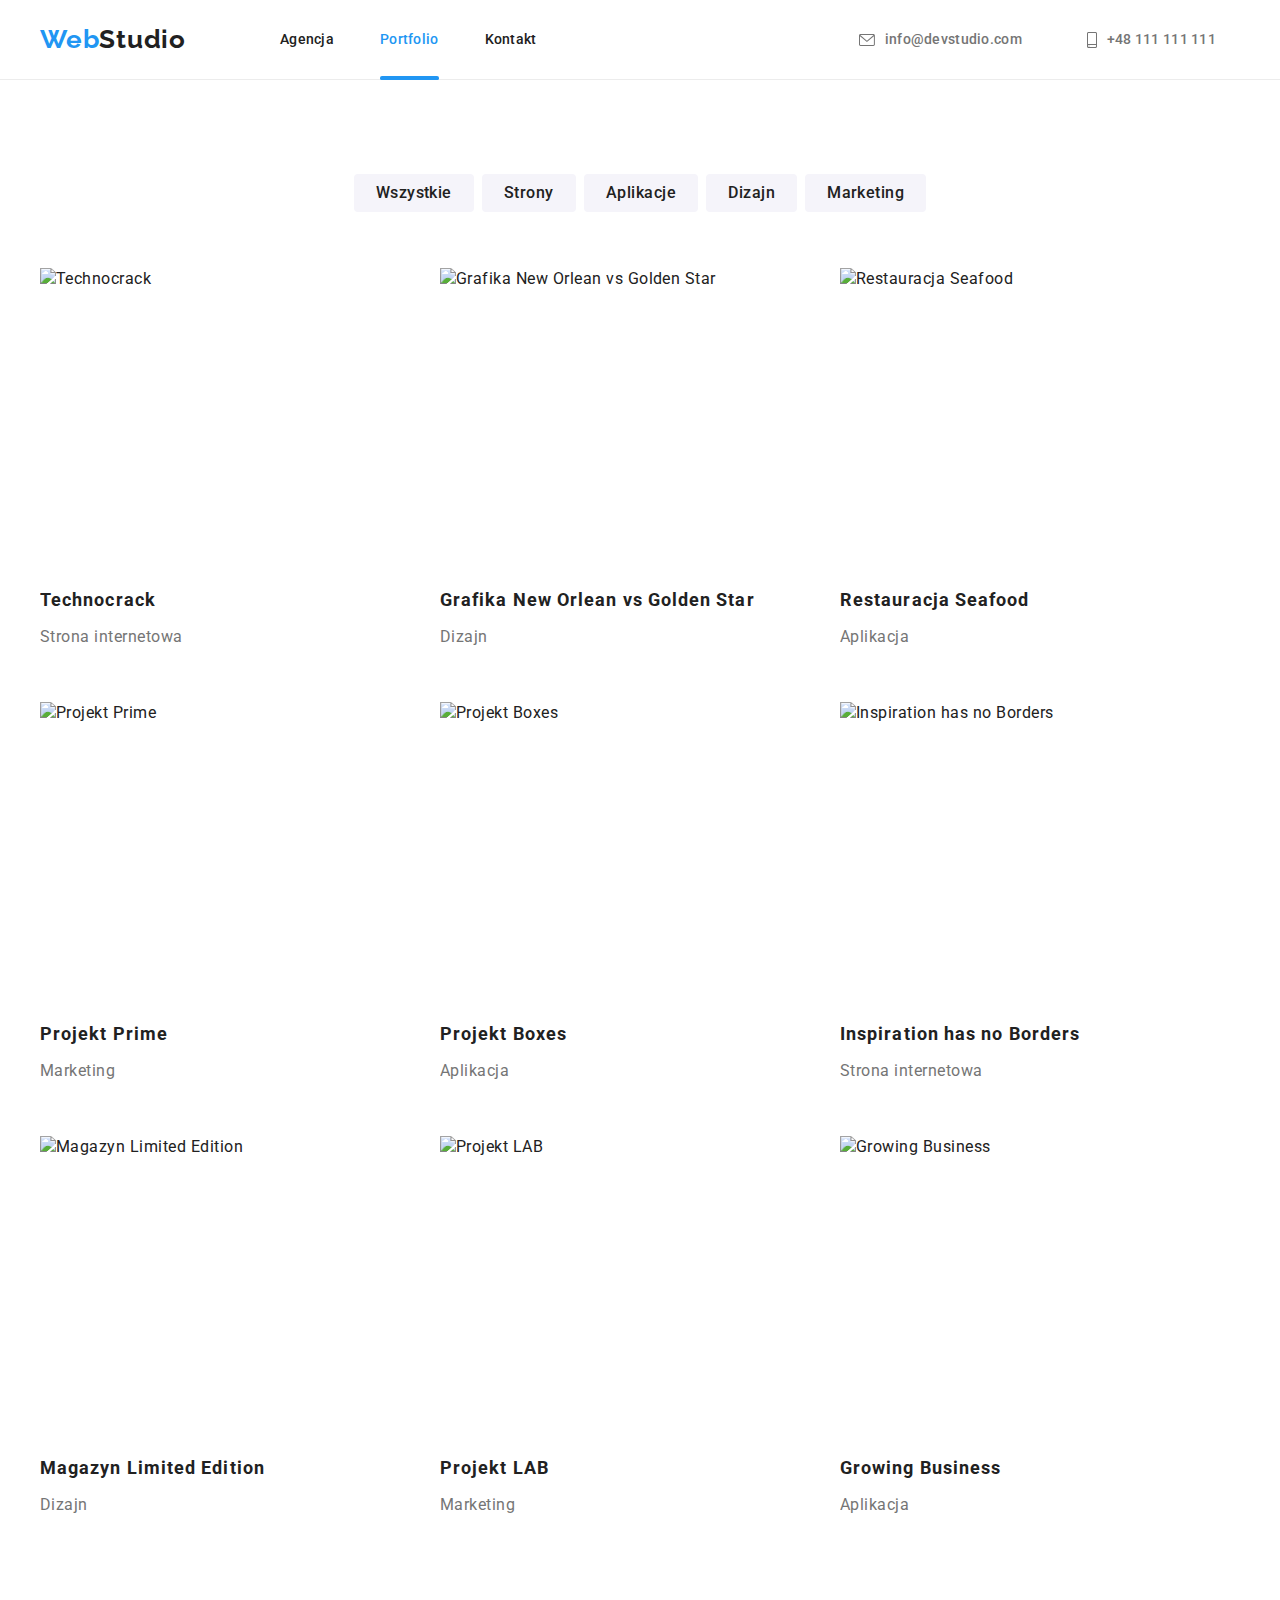
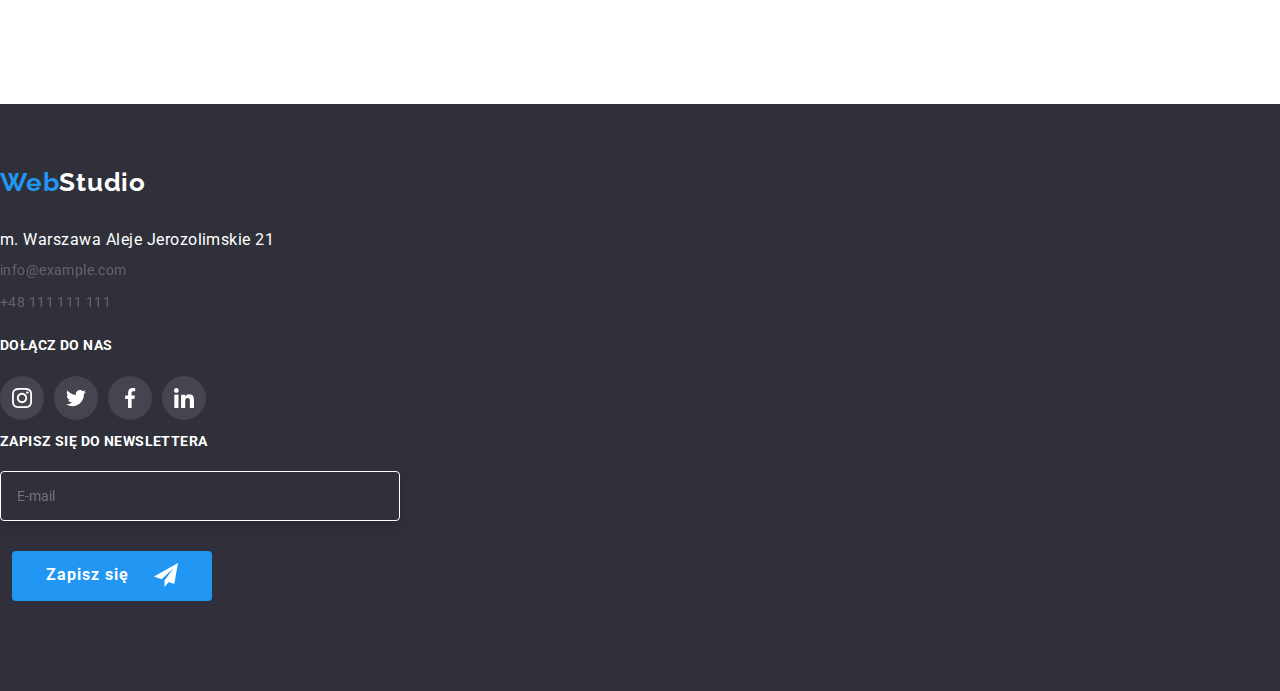
==== commit 3207eea4: "Add files via upload" ====
--- a/portfolio.html
+++ b/portfolio.html
@@ -67,7 +67,7 @@
         Firmy wykorzystują tę platformę do celów szpiegowskich i ataków na niezabezpieczone serwery konkurencji</p>
       </div>
     </div>
-      <figcaption class="port2_figcaption">
+      <figcaption class="port2__figcaption">
         <h3 class="port2__figcaption--h3">Technocrack</h3>
         <p class="port2__figcaption--p">Strona internetowa</p>
   </figcaption>
@@ -81,7 +81,7 @@
       Firmy wykorzystują tę platformę do celów szpiegowskich i ataków na niezabezpieczone serwery konkurencji</p>
     </div>
   </div>
-    <figcaption class="port2_figcaption">
+    <figcaption class="port2__figcaption">
       <h3 class="port2__figcaption--h3">Grafika New Orlean vs Golden Star</h3>
       <p class="port2__figcaption--p">Dizajn</p>
     </figcaption>
@@ -95,7 +95,7 @@
         Firmy wykorzystują tę platformę do celów szpiegowskich i ataków na niezabezpieczone serwery konkurencji</p>
       </div>
     </div>
-      <figcaption class="port2_figcaption">
+      <figcaption class="port2__figcaption">
         <h3 class="port2__figcaption--h3">Restauracja Seafood</h3>
         <p class="port2__figcaption--p">Aplikacja</p>
       </figcaption>
@@ -109,7 +109,7 @@
         Firmy wykorzystują tę platformę do celów szpiegowskich i ataków na niezabezpieczone serwery konkurencji</p>
       </div>
     </div>
-      <figcaption class="port2_figcaption">
+      <figcaption class="port2__figcaption">
         <h3 class="port2__figcaption--h3">Projekt Prime</h3>
         <p class="port2__figcaption--p">Marketing</p>
       </figcaption>
@@ -123,7 +123,7 @@
         Firmy wykorzystują tę platformę do celów szpiegowskich i ataków na niezabezpieczone serwery konkurencji</p>
       </div>
     </div>
-      <figcaption class="port2_figcaption">
+      <figcaption class="port2__figcaption">
         <h3 class="port2__figcaption--h3">Projekt Boxes</h3>
         <p class="port2__figcaption--p">Aplikacja</p>
       </figcaption>
@@ -137,7 +137,7 @@
         Firmy wykorzystują tę platformę do celów szpiegowskich i ataków na niezabezpieczone serwery konkurencji</p>
       </div>
     </div>
-      <figcaption class="port2_figcaption">
+      <figcaption class="port2__figcaption">
         <h3 class="port2__figcaption--h3">Inspiration has no Borders</h3>
         <p class="port2__figcaption--p">Strona internetowa</p>
       </figcaption>
@@ -151,7 +151,7 @@
         Firmy wykorzystują tę platformę do celów szpiegowskich i ataków na niezabezpieczone serwery konkurencji</p>
       </div>
     </div>
-      <figcaption class="port2_figcaption">
+      <figcaption class="port2__figcaption">
         <h3 class="port2__figcaption--h3">Magazyn Limited Edition</h3>
         <p class="port2__figcaption--p">Dizajn</p>
       </figcaption>
@@ -165,7 +165,7 @@
         Firmy wykorzystują tę platformę do celów szpiegowskich i ataków na niezabezpieczone serwery konkurencji</p>
       </div>
     </div>
-      <figcaption class="port2_figcaption">
+      <figcaption class="port2__figcaption">
         <h3 class="port2__figcaption--h3">Projekt LAB</h3>
         <p class="port2__figcaption--p">Marketing</p>
       </figcaption>
@@ -179,7 +179,7 @@
         Firmy wykorzystują tę platformę do celów szpiegowskich i ataków na niezabezpieczone serwery konkurencji</p>
       </div>
     </div>
-      <figcaption class="port2_figcaption">
+      <figcaption class="port2__figcaption">
         <h3 class="port2__figcaption--h3">Growing Business</h3>
         <p class="port2__figcaption--p">Aplikacja</p>
       </figcaption>
@@ -190,7 +190,7 @@
     </section>
   </main>
   <footer class="footer">
-    <div class="container footer">
+    <div class="container--footer">
       <div>
       <h2>
       <a class="footer__end" href="index.html">
@@ -242,7 +242,7 @@
 </div>
 <div>
 <p class="footer__div--p">Zapisz się do newslettera</p>
-<div class="footer__div--div">
+<div class="footer__div--newsletter">
 <label class="footer__label--email" for="mail">
   <input class="footer__input" type="email" name="mail" id="mail" placeholder="E-mail"/>
 </label>
--- a/css/main.min.css
+++ b/css/main.min.css
@@ -1 +1 @@
-.is-hidden{opacity:0;visibility:hidden;pointer-events:none}.visually-hidden{position:absolute !important;clip:rect(1px 1px 1px 1px);clip:rect(1px, 1px, 1px, 1px);padding:0 !important;border:0 !important;height:1px !important;width:1px !important;overflow:hidden}:root{--grey: #f5f4fa;--black: #2f303a;--text-grey: #757575;--text-black: #212121;--blue: #2196f3;--white: #ffffff;--soc-grey: #afb1b8;--transition: 250ms cubic-bezier(0.4, 0, 0.2, 1)}.sec4__h2{height:42px;font-weight:700;font-size:36px;letter-spacing:.03em;color:var(--text-black);margin:0 auto;margin-bottom:50px;padding-bottom:50px;max-width:212px;padding-top:94px;line-height:1.6;background-color:#f5f4fa;text-align:center;padding-bottom:50px}.sec4__ul--figcaption{padding:30px 34px}.sec4__ul{display:flex;justify-content:space-between;align-items:center;gap:10px}.sec4__ul--figure{box-shadow:0px 1px 3px rgba(0,0,0,.12),0px 1px 1px rgba(0,0,0,.14),0px 2px 1px rgba(0,0,0,.2);border-radius:0px 0px 4px 4px;background-color:#fff;text-align:center;margin-left:0px}.sec4__ul--svg{align-items:center;justify-content:center;width:20px;height:20px}.sec4__ul--a{display:flex;width:40px;height:40px;border-radius:50%;background-color:var(--white);fill:#afb1b8;align-items:center;justify-content:center}.sec4__ul--a:hover{background-color:var(--blue);fill:var(--white);transition:var(--transition)}.sec4__ul--a:focus{background-color:var(--blue);fill:var(--white);transition:var(--transition)}.sec4__h3{font-size:16px;font-weight:bold;letter-spacing:.03em;text-align:center}.sec4__p{color:var(--text-grey);font-size:16px;font-weight:normal;letter-spacing:.03em;text-align:center;margin:0 auto;padding-bottom:16px}.sec4__list{background-color:#f5f4fa;display:flex;padding-left:0;padding-bottom:10px;justify-content:space-between}*{margin:0;padding:0;border:0;line-height:1.4em;vertical-align:baseline;text-decoration:none;outline:0}*,::after,::before{box-sizing:border-box}ul,ol{list-style-type:none}body{background-color:var(--white);display:block;color:#212121;font-family:"Roboto","Raleway",sans-serif}html{line-height:1.15;-webkit-text-size-adjust:100%}figcaption{padding-top:20px;padding-bottom:20px}img{display:block}input{line-height:1.15;margin:0;font-size:100%;font-family:inherit}footer{background-color:var(--black);color:#fff;font-size:16px;line-height:1.5;padding-bottom:60px}.sec1{background-color:#2f303a;margin:0 auto;height:600px;text-align:center;justify-content:center;display:flex;align-items:center;max-width:1600px;background-image:linear-gradient(rgba(47, 48, 58, 0.4), rgba(47, 48, 58, 0.4), rgba(47, 48, 58, 0.4), rgba(47, 48, 58, 0.4)),url("../images/bgImage.png");background-repeat:no-repeat;background-size:cover}.sec1__but{color:var(--white);background:var(--blue);border-radius:4px;font-weight:700;font-size:16px;line-height:1.875;border:none;text-align:center;letter-spacing:.06em;padding:10px 40px;box-shadow:0px 4px 4px rgba(0,0,0,.15);cursor:pointer;align-items:center;visibility:visible}.sec1__but:hover{border-radius:4px;transition:var(--transition)}.sec1__but:focus{border-radius:4px;transition:var(--transition)}.sec1__title{color:#fff;align-items:center;text-transform:uppercase;font-size:44px;padding-bottom:30px;margin:0 auto;max-width:696px}.port1__ul{display:flex;justify-content:center;list-style-type:none;flex-wrap:wrap;margin-left:-8px;margin-bottom:-8px}.port1__ul--button{font-family:"Roboto",sans-serif;background-color:var(--grey);border-radius:4px;color:var(--text-black);border:0px;font-size:16px;font-weight:500;text-align:center;padding:6px 22px;line-height:1.625;letter-spacing:.03em;margin-left:8px;margin-bottom:8px;cursor:pointer;text-transform:none}.port1__ul--button:hover{background-color:var(--blue);color:var(--white);box-shadow:0px 1px 3px rgba(0,0,0,.12),0px 1px 1px rgba(0,0,0,.14),0px 2px 1px rgba(0,0,0,.2);transition:var(--transition)}.port1__ul--button:focus{background-color:var(--blue);color:var(--white);box-shadow:0px 1px 3px rgba(0,0,0,.12),0px 1px 1px rgba(0,0,0,.14),0px 2px 1px rgba(0,0,0,.2);transition:var(--transition)}.sec5__clients{font-weight:700;font-size:36px;line-height:1.16;text-align:center;color:var(--text-black);letter-spacing:.03em;margin-bottom:50px}.sec5__list-clients{display:flex;list-style:none;justify-content:space-between;align-items:center;margin-right:20px;margin-left:20px;padding-top:20px}.sec5__ul--a{width:170px;height:92px;border-radius:4px;border:1px solid #afb1b8;fill:#afb1b8;box-sizing:border-box;justify-content:space-around;display:flex;align-items:center}.sec5__ul--a:focus{border:1px solid var(--blue);fill:var(--blue);color:var(--blue);transition:var(--transition)}.sec5__ul--a:hover{border:1px solid var(--blue);fill:var(--blue);color:var(--blue);transition:var(--transition)}.footer{display:flex;justify-content:space-between}.footer__end{font-family:Raleway;font-weight:700;font-size:26px;letter-spacing:.03em;color:#fff;line-height:1.4;text-decoration-line:none}.footer__address{padding-top:20px;color:var(--white);font-size:16px;font-style:normal;line-height:1.5;letter-spacing:.03em;list-style-type:none;margin-bottom:9px;gap:30px}.footer__mail,.footer__tel{font-size:14px;text-decoration-line:none;color:rgba(255,255,255,.6);opacity:40%;line-height:1.71;letter-spacing:.03em}.footer__mail:hover,.footer__tel:hover{text-decoration:underline;color:var(--blue);border-radius:4px;transition:var(--transition)}.footer__mail:focus,.footer__tel:focus{text-decoration:underline;color:var(--blue);border-radius:4px;transition:var(--transition)}.footer__ul{list-style:none;display:flex;align-items:center;margin-top:20px;flex-wrap:wrap;gap:10px;transition-property:fill,background-color;transition:var(--transition)}.footer__li{justify-content:space-between;align-items:center;display:flex;flex-wrap:wrap;gap:10px;border-radius:50%;background-color:rgba(255,255,255,.1);fill:var(--white)}.footer__li:focus{background-color:var(--blue);transition:var(--transition)}.footer__li:hover{background-color:var(--blue);transition:var(--transition)}.footer__li--svg{width:20px;height:20px;align-items:center;fill:var(--white)}.footer__li--svg:hover{background-color:var(--blue);transition:var(--transition)}.footer__li--svg:focus{background-color:var(--blue);transition:var(--transition)}.footer__h2{padding-top:12px;font-weight:700;font-size:14px;line-height:1.4;width:113px;height:16px;text-transform:uppercase;font-family:"Roboto";letter-spacing:.03em;padding-bottom:20px;color:var(--white)}.footer__li--a{width:44px;height:44px;display:flex;align-items:center;padding-left:12px;border-radius:50%;fill:var(--white)}.footer__li--a:hover{color:var(--white);transition:var(--transition)}.footer__li--a:focus{color:var(--white);transition:var(--transition)}.footer__address--p{padding-top:8px}.footer__div--p{padding-top:12px;font-family:"Roboto";font-weight:700;font-size:14px;letter-spacing:.03em;text-transform:uppercase;color:#fff}.footer__div--div{display:flex;justify-content:center;align-items:center}.footer__input{width:400px;height:50px;border:1px solid var(--white);filter:drop-shadow(0px 4px 4px rgba(0, 0, 0, 0.15));border-radius:4px;background-color:var(--black);margin-top:20px;padding-left:16px;color:var(--white)}.footer__input:hover{border:1px solid var(--blue);border-radius:4px;outline:none;transition:var(--transition);background-color:var(--black)}.footer__input:focus{border:1px solid var(--blue);border-radius:4px;outline:none;transition:var(--transition);background-color:var(--black)}.footer__label--email{margin-bottom:20px;align-items:center;text-transform:uppercase;font-size:14px;font-weight:bold;letter-spacing:.03em}.footer__button{width:200px;height:50px;background:var(--blue);border-radius:4px;font-weight:700;font-size:16px;line-height:1.875;text-align:center;align-items:center;justify-content:center;display:flex;letter-spacing:.06em;color:#fff;margin-bottom:60px;margin-left:12px;margin-top:30px;padding-bottom:3px;border:0px;cursor:pointer}.footer__button:hover{box-shadow:0px 4px 4px var(--blue)}.footer__button:focus{box-shadow:0px 4px 4px var(--blue)}.footer__button--svg{width:24px;height:24px;margin-left:25px}.footer__button--svg:hover{color:var(--text-black);fill:var(--text-black);transition:var(--transition)}.footer__button--svg:focus{color:var(--text-black);fill:var(--text-black);transition:var(--transition)}.backdrop{opacity:100%;align-items:center;position:fixed;top:50%;left:50%;width:100%;height:100%;border-radius:4px;transform:translate(-50%, -50%);background-color:rgba(0,0,0,.2);animation-name:scaling;animation-duration:2000ms;animation-timing-function:linear;animation-iteration-count:1;animation-direction:normal;transition-property:opacity,transform;transition-duration:250ms;transition-timing-function:ease-in-out}.modal{position:absolute;top:50%;left:50%;transform:translate(-50%, -50%);background-color:var(--white);padding:40px;box-shadow:0px 1px 3px rgba(0,0,0,.12),0px 1px 1px rgba(0,0,0,.14),0px 2px 1px rgba(0,0,0,.2);border-radius:4px;opacity:100%}.modal__button{cursor:pointer;position:absolute;top:8px;right:8px;width:30px;height:30px;background-color:var(--white);border-radius:50%;border:1px solid #000;opacity:100%;z-index:1000}.modal__button:hover{color:var(--blue);border-color:var(--blue);cursor:pointer;transition:var(--transition)}.modal__button:focus{color:var(--blue);border-color:var(--blue);cursor:pointer;transition:var(--transition)}.is-hidden{opacity:0;visibility:hidden;pointer-events:none}.form{display:flex;align-items:center;justify-content:space-between;flex-direction:column;position:relative}.form__h2{font-weight:700;font-size:20px;line-height:1.2;text-align:center;letter-spacing:.03em;color:var(--black);margin-bottom:12px}.form__div{display:flex;flex-direction:column;align-items:center;outline:none}.form__label{display:flex;flex-direction:column;justify-content:center;font-size:12px;line-height:1.16;letter-spacing:.01em;color:var(--text-grey);margin-block:4px 10px}.form__label:focus-within>svg{color:var(--blue);fill:var(--blue);transition:var(--transition)}.form__label:first-of-type{margin-top:0}.form__label--svg{position:absolute;display:flex;width:15px;height:12px;margin-top:18px;margin-left:12px;fill:var(--text-black)}.input__name{width:12px;height:12px}.input__tel{width:13px;height:13px}.input__mail{width:15px;height:12px}.form__label--input{border:1px solid rgba(33,33,33,.2);border-radius:4px;width:448px;height:40px;margin-top:4px;text-indent:42px;color:var(--text-grey);font-size:12px;display:block;background-repeat:no-repeat;background-position:left 15px center;transition:background-image var(--transition)}.form__label--input:focus+svg{fill:var(--blue)}.form__label--input:focus{border:1px solid var(--blue);border-radius:4px;outline:none;transition:var(--transition)}.form__label--input:hover{border:1px solid var(--blue);border-radius:4px;outline:none;transition:var(--transition)}.form__label--textarea{width:448px;height:120px;font-size:12px;padding:12px 16px;letter-spacing:.01em;color:var(--text-grey);opacity:50%;margin-top:4px;resize:none;border:1px solid rgba(33,33,33,.2);border-radius:4px}.form__label--textarea:focus{border:1px solid var(--blue);border-radius:4px;outline:none;transition:var(--transition)}.form__label--textarea:hover{border:1px solid var(--blue);border-radius:4px;outline:none;transition:var(--transition)}.form__checkbox{display:flex;align-items:center;margin-top:20px;cursor:pointer}.form__span{display:flex;align-items:center;margin-top:1px;font-size:14px;line-height:1.71;letter-spacing:.03em;color:var(--text-grey);margin-left:8px;transition:var(--transition)}.form__span::before{display:inline-block;content:"";width:16px;height:15px;outline:1px solid #212121;border-radius:2px;margin-right:9px;transition:var(--transition)}.form__span--a{padding-left:3px;padding-right:3px;text-decoration:none;color:var(--blue);transition:var(--transition);transition-property:text-decoration,color;letter-spacing:.06em}.form__span--a:hover{cursor:pointer;text-decoration:underline;color:var(--blue);transition:var(--transition)}.form__checkbox--input:checked+.form__span::before{background-color:var(--blue);outline:1px solid var(--blue);border-radius:2px;background-image:url(../images/check.svg);background-repeat:no-repeat;background-size:cover;background-position:center;margin-right:8px}.form___button{background:var(--blue);box-shadow:0px 4px 4px rgba(0,0,0,.15);border-radius:4px;line-height:1.87;letter-spacing:.06em;color:#fff;margin-top:30px;border:0px;cursor:pointer}.form___button:hover{background-color:var(--grey);color:#212121;transition:var(--transition)}.form___button:focus{background-color:var(--grey);color:#212121;transition:var(--transition)}.form___button--span{padding:10px 76px;letter-spacing:.06em;line-height:1.88;display:flex;align-items:center;justify-content:center;text-align:center;font-weight:700;font-size:16px}.header{background-color:#fff;font-weight:500;font-size:14px;line-height:1.14;letter-spacing:.02em;border-bottom:1px solid #ececec;min-height:80px;display:flex;align-items:center}.header::after{text-decoration:underline}.header .container{display:flex;align-items:center}.active::after{content:"";display:block;position:absolute;border-top:4px solid var(--blue);border-bottom:0cm;border-radius:2px;width:100%;bottom:-31px;left:0;background-color:var(--blue)}.header__link{text-decoration:none;font-family:Raleway;font-weight:700;font-size:26px;letter-spacing:.03em;color:var(--text-black);line-height:1.19;text-decoration-line:none}.header__nav--a{color:var(--text-black);font-weight:500;display:flex}.header__list-menu{display:flex}.header__list-menu1{display:flex;align-items:center;justify-content:center}.header__list-menu1:focus{color:var(--blue);transition:var(--transition)}.header__list-menu1:hover{color:var(--blue);transition:var(--transition)}.header__list-nav{display:flex;align-items:center}.header__list-nav[href="index.html"]{margin-right:46px}.header__list-nav--a{text-decoration:none;display:flex}.header__list-nav--a[href="index.html"]{margin-left:94px}.header__list-nav .active{position:relative;color:var(--blue);top:0;left:0}.header__tel,.header__mail{color:var(--text-grey);margin-left:10px;align-items:center}.header__tel:focus,.header__mail:focus{fill:var(--blue);transition:var(--transition)}.header__tel:hover,.header__mail:hover{fill:var(--blue);transition:var(--transition)}.header__list-nav1{list-style-type:none;margin-left:auto;margin-right:12px;display:flex;align-items:center}.header__list-nav1--a{text-decoration:none;color:var(--text-grey);margin-left:50px;display:flex}.header__list-nav1--a:hover{color:var(--blue);transition:var(--transition)}.header__list-nav1--a:focus{color:var(--blue);transition:var(--transition)}.header__agency,.header__portfolio,.header__contact{color:var(--text-grey);cursor:pointer;text-decoration-line:none;font-weight:500;font-size:14px;letter-spacing:.02em}.header__agency:focus,.header__portfolio:focus,.header__contact:focus{color:var(--blue);transition:var(--transition)}.header__agency:hover,.header__portfolio:hover,.header__contact:hover{color:var(--blue);transition:var(--transition)}.header__tel,.header__mail{cursor:pointer;text-decoration:none;color:var(--text-grey)}.header__tel:focus,.header__mail:focus{color:var(--blue);fill:var(--blue);cursor:pointer;transition:var(--transition)}.header__tel:hover,.header__mail:hover{color:var(--blue);fill:var(--blue);cursor:pointer;transition:var(--transition)}.header__tel{margin-left:15px;padding-right:12px}.header__tel:hover>.header__ics{fill:var(--blue);transition:var(--transition)}.header__mail{margin-left:15px;padding-right:50px}.header__mail:hover>.header__ics{fill:var(--blue);transition:var(--transition)}.header__ic{cursor:pointer;text-decoration:none;color:var(--text-grey);display:flex;padding:20px 0;fill:var(--text-grey);transition-property:fill,background-color;transition:var(--transition)}.header__ics{margin-right:10px;fill:var(--text-grey);transition-property:fill,background-color;transition:var(--transition)}.header__ics:hover{fill:var(--blue);transition:var(--transition)}.header__ics:focus{fill:var(--blue);transition:var(--transition)}.header__mail .header__ics{width:16px;height:12px}.header__tel .header__ics{width:10px;height:16px}.header__list-menu:not(:last-child){margin-right:46px}.icon{display:inline-block;width:1em;height:1em;stroke-width:0}.icon-antena{width:0.9423828125em;background-image:url("../images/antena.svg")}.icon-astronaut{width:0.9013671875em}.icon-clock{width:0.9716796875em}.icon-comp{width:1.2958984375em}.icon-envelope{width:1.3330078125em}.icon-Logo1{width:1.7373046875em}.icon-Logo2{width:1.7373046875em}.icon-Logo3{width:1.7666015625em}.icon-Logo4{width:1.7666015625em}.icon-Logo5{width:1.7666015625em}.icon-Logo6{width:1.7666015625em}.icon-telefon{width:.625em}.port2__ul{list-style-type:none;display:flex;flex-wrap:wrap;margin-bottom:94px;padding-bottom:20px;gap:30px;letter-spacing:.03em}.port2__li{display:flex;justify-content:space-between;box-sizing:border-box;border:1px solid var(--white);background:var(--white);border:0px;cursor:pointer}.port2__li>img{object-fit:cover}.port2__li:hover .port2__div--img{transform:translateY(0);transition:var(--transition)}.port2__li:hover{box-shadow:0px 1px 1px rgba(0,0,0,.12),0px 4px 4px rgba(0,0,0,.06),1px 4px 6px rgba(0,0,0,.16);transition:var(--transition)}.port2__div{position:relative;overflow:hidden}.port2__div--img{position:absolute;top:0;left:0;width:100%;height:100%;letter-spacing:.03em;background-color:rgba(33,150,243,.9);transform:translateY(100%);transition:var(--transition);transition-property:transform;transition-timing-function:ease;transition-delay:0s}.port2__div--p{text-align:left;padding-top:49px;padding-left:24px;padding-right:24px;font-family:"Roboto";font-size:18px;letter-spacing:.03em;color:#fff}.port2_figcaption{padding:20px 24px;border-right:1px solid #eee;border-left:1px solid #eee;border-bottom:1px solid #eee;letter-spacing:.06em}.port2__figcaption--h3{font-weight:700;font-size:18px;line-height:2;letter-spacing:.06em;padding-bottom:4px}.port2__figcaption--p{color:#757575;width:322px;height:30px;font-size:16px;line-height:1.875;letter-spacing:.03em}.port2__figure{position:relative;width:370px;overflow:hidden;align-items:center;background-color:#fff;justify-content:space-between;border-radius:0px}.port2__figure:focus{cursor:pointer;box-shadow:0px 1px 3px rgba(0,0,0,.12),0px 1px 1px rgba(0,0,0,.14);animation:cursorMoveOut .8s forwards;transition:var(--transition)}.port2__figure:hover{cursor:pointer;box-shadow:0px 1px 3px rgba(0,0,0,.12),0px 1px 1px rgba(0,0,0,.14);animation:cursorMoveOut .8s forwards;transition:var(--transition)}.sec3__list-images{display:flex;font-size:14px;line-height:1.14;padding-left:0;list-style-type:none;justify-content:space-between;align-items:center}.sec3__figure{border-radius:0px;position:relative}.sec3__under-photo{display:flex;position:absolute;justify-content:center;text-transform:uppercase;text-align:center;align-items:center;height:70px;width:370px;bottom:0px;overflow:hidden;margin:auto;color:#fff;font-size:14px;font-weight:700;line-height:1.14;letter-spacing:.03em;background:rgba(47,48,58,.8);opacity:100%}.sec3__h2{background-color:var(--white);font-weight:700;font-size:36px;line-height:1.6;text-align:center;padding-bottom:50px}.Web,.stat{font-family:"Raleway","sans-serif";font-weight:700;font-size:26px;font-style:normal;line-height:1.19;letter-spacing:.03em}.Web{color:var(--blue)}.stat{color:var(--text-black)}.footer__stat{color:var(--white)}.section{padding-top:94px;padding-bottom:94px}.section__port1{padding-top:94px;padding-bottom:56px}.section__port2{padding-bottom:50px}.ic{display:flex;justify-content:center;align-items:center;height:120px;padding:25px 0;border-radius:4px;margin-bottom:30px;background-color:var(--grey);fill:#afb1b8;transition-property:fill,background-color;transition:var(--transition)}.ics{width:70px;height:70px}.sec2{font-size:14px;line-height:1.14;justify-content:space-between;background-color:var(--white);display:flex;gap:30px;padding-bottom:0;letter-spacing:.03em;align-items:center}.sec3{background-color:var(--white);font-size:14px;line-height:1.14;justify-content:space-between}.sec4{background-color:var(--grey);font-size:16px;line-height:1.5;letter-spacing:.03em;padding-top:0;justify-content:space-between}.sec5__ul--a{width:170px;height:92px;border-radius:4px;border:1px solid #afb1b8;fill:#afb1b8;box-sizing:border-box;justify-content:space-around;display:flex;align-items:center}.sec5__ul--a:hover{border:1px solid var(--blue);fill:var(--blue);color:var(--blue);transition:var(--transition)}.sec5__ul--a:focus{border:1px solid var(--blue);fill:var(--blue);color:var(--blue);transition:var(--transition)}.sec5__clients{font-weight:700;font-size:36px;line-height:1.16;text-align:center;color:var(--text-black);letter-spacing:.03em;margin-bottom:50px}.sec5__list-clients{display:flex;list-style:none;justify-content:space-between;align-items:center;margin-right:20px;margin-left:20px;padding-top:20px}.sec2__lorem{background-color:var(--white);display:flex;gap:30px;padding-bottom:0;letter-spacing:.03em;align-items:center;font-size:14px;line-height:1.14;justify-content:space-between}.sec2__text{font-size:14px;font-weight:700;letter-spacing:.03em;text-transform:uppercase;display:block;text-align:left;list-style:none;padding-right:30px;padding-top:30px}.sec2__text-lorem{padding-top:10px;font-size:14px;line-height:1.7;color:var(--text-grey);letter-spacing:.03em;text-align:justify}/*# sourceMappingURL=main.min.css.map */+.is-hidden{opacity:0;visibility:hidden;pointer-events:none}.visually-hidden{position:absolute !important;clip:rect(1px 1px 1px 1px);clip:rect(1px, 1px, 1px, 1px);padding:0 !important;border:0 !important;height:1px !important;width:1px !important;overflow:hidden}:root{--grey: #f5f4fa;--black: #2f303a;--text-grey: #757575;--text-black: #212121;--blue: #2196f3;--white: #ffffff;--soc-grey: #afb1b8;--transition: 250ms cubic-bezier(0.4, 0, 0.2, 1)}.sec4__h2{height:42px;font-weight:700;font-size:36px;letter-spacing:.03em;color:var(--text-black);margin:0 auto;margin-bottom:50px;padding-bottom:50px;max-width:212px;padding-top:94px;line-height:1.6;background-color:#f5f4fa;text-align:center;padding-bottom:50px}.sec4__ul--figcaption{padding:30px 34px}.sec4__ul{display:flex;justify-content:space-between;align-items:center;gap:10px}.sec4__ul--figure{box-shadow:0px 1px 3px rgba(0,0,0,.12),0px 1px 1px rgba(0,0,0,.14),0px 2px 1px rgba(0,0,0,.2);border-radius:0px 0px 4px 4px;background-color:#fff;text-align:center;margin-left:0px}.sec4__ul--svg{align-items:center;justify-content:center;width:20px;height:20px}.sec4__ul--a{display:flex;width:40px;height:40px;border-radius:50%;background-color:var(--white);fill:#afb1b8;align-items:center;justify-content:center}.sec4__ul--a:hover{background-color:var(--blue);fill:var(--white);transition:var(--transition)}.sec4__ul--a:focus{background-color:var(--blue);fill:var(--white);transition:var(--transition)}.sec4__h3{font-size:16px;font-weight:bold;letter-spacing:.03em;text-align:center}.sec4__p{color:var(--text-grey);font-size:16px;font-weight:normal;letter-spacing:.03em;text-align:center;margin:0 auto;padding-bottom:16px}.sec4__list{background-color:#f5f4fa;display:flex;padding-left:0;padding-bottom:10px;justify-content:space-between}*{margin:0;padding:0;border:0;line-height:1.4em;vertical-align:baseline;text-decoration:none;outline:0}*,::after,::before{box-sizing:border-box}ul,ol{list-style-type:none}body{background-color:var(--white);display:block;color:#212121;font-family:"Roboto","Raleway",sans-serif}html{line-height:1.15;-webkit-text-size-adjust:100%}figcaption{padding-top:20px;padding-bottom:20px}img{display:block}input{line-height:1.15;margin:0;font-size:100%;font-family:inherit}footer{background-color:var(--black);color:#fff;font-size:16px;line-height:1.5;padding-bottom:60px}.sec1{background-color:#2f303a;margin:0 auto;height:600px;text-align:center;justify-content:center;display:flex;align-items:center;max-width:1600px;background-image:linear-gradient(rgba(47, 48, 58, 0.4), rgba(47, 48, 58, 0.4), rgba(47, 48, 58, 0.4), rgba(47, 48, 58, 0.4)),url("../images/bgImage.png");background-repeat:no-repeat;background-size:cover}.sec1__but{color:var(--white);background:var(--blue);border-radius:4px;font-weight:700;font-size:16px;line-height:1.875;border:none;text-align:center;letter-spacing:.06em;padding:10px 40px;box-shadow:0px 4px 4px rgba(0,0,0,.15);cursor:pointer;align-items:center;visibility:visible}.sec1__but:hover{border-radius:4px;transition:var(--transition)}.sec1__but:focus{border-radius:4px;transition:var(--transition)}.sec1__title{color:#fff;align-items:center;text-transform:uppercase;font-size:44px;padding-bottom:30px;margin:0 auto;max-width:696px}.sec1__main-container{width:1200px;color:#fff;font-weight:900;font-size:44px;text-transform:uppercase;line-height:1.4;text-align:center;max-width:1600px;letter-spacing:.06em;justify-content:space-between;padding-top:75px}.port1__ul{display:flex;justify-content:center;list-style-type:none;flex-wrap:wrap;margin-left:-8px;margin-bottom:-8px}.port1__ul--button{font-family:"Roboto",sans-serif;background-color:var(--grey);border-radius:4px;color:var(--text-black);border:0px;font-size:16px;font-weight:500;text-align:center;padding:6px 22px;line-height:1.625;letter-spacing:.03em;margin-left:8px;margin-bottom:8px;cursor:pointer;text-transform:none}.port1__ul--button:hover{background-color:var(--blue);color:var(--white);box-shadow:0px 1px 3px rgba(0,0,0,.12),0px 1px 1px rgba(0,0,0,.14),0px 2px 1px rgba(0,0,0,.2);transition:var(--transition)}.port1__ul--button:focus{background-color:var(--blue);color:var(--white);box-shadow:0px 1px 3px rgba(0,0,0,.12),0px 1px 1px rgba(0,0,0,.14),0px 2px 1px rgba(0,0,0,.2);transition:var(--transition)}.container{width:1200px;margin:0 auto;transition-property:background-color;transition-duration:250ms}.container--footer{padding-top:60px}.sec5__clients{font-weight:700;font-size:36px;line-height:1.16;text-align:center;color:var(--text-black);letter-spacing:.03em;margin-bottom:50px}.sec5__list-clients{display:flex;list-style:none;justify-content:space-between;align-items:center;margin-right:20px;margin-left:20px;padding-top:20px}.sec5__ul--a{width:170px;height:92px;border-radius:4px;border:1px solid #afb1b8;fill:#afb1b8;box-sizing:border-box;justify-content:space-around;display:flex;align-items:center}.sec5__ul--a:focus{border:1px solid var(--blue);fill:var(--blue);color:var(--blue);transition:var(--transition)}.sec5__ul--a:hover{border:1px solid var(--blue);fill:var(--blue);color:var(--blue);transition:var(--transition)}.footer{display:flex;justify-content:space-between}.footer__end{font-family:Raleway;font-weight:700;font-size:26px;letter-spacing:.03em;color:#fff;line-height:1.4;text-decoration-line:none}.footer__address{padding-top:20px;color:var(--white);font-size:16px;font-style:normal;line-height:1.5;letter-spacing:.03em;list-style-type:none;margin-bottom:9px;gap:30px}.footer__mail,.footer__tel{font-size:14px;text-decoration-line:none;color:rgba(255,255,255,.6);opacity:40%;line-height:1.71;letter-spacing:.03em}.footer__mail:hover,.footer__tel:hover{text-decoration:underline;color:var(--blue);border-radius:4px;transition:var(--transition)}.footer__mail:focus,.footer__tel:focus{text-decoration:underline;color:var(--blue);border-radius:4px;transition:var(--transition)}.footer__ul{list-style:none;display:flex;align-items:center;margin-top:20px;flex-wrap:wrap;gap:10px;transition-property:fill,background-color;transition:var(--transition)}.footer__li{justify-content:space-between;align-items:center;display:flex;flex-wrap:wrap;gap:10px;border-radius:50%;background-color:rgba(255,255,255,.1);fill:var(--white)}.footer__li:focus-within{background-color:var(--blue);transition:var(--transition)}.footer__li:hover{background-color:var(--blue);transition:var(--transition)}.footer__li--svg{width:20px;height:20px;align-items:center;fill:var(--white)}.footer__li--svg:hover{background-color:var(--blue);transition:var(--transition)}.footer__li--svg:focus{background-color:var(--blue);transition:var(--transition)}.footer__h2{padding-top:12px;font-weight:700;font-size:14px;line-height:1.4;width:113px;height:16px;text-transform:uppercase;font-family:"Roboto";letter-spacing:.03em;padding-bottom:20px;color:var(--white)}.footer__li--a{width:44px;height:44px;display:flex;align-items:center;padding-left:12px;border-radius:50%;fill:var(--white)}.footer__li--a:hover{color:var(--white);transition:var(--transition)}.footer__li--a:focus{color:var(--white);transition:var(--transition)}.footer__address--p{padding-top:8px}.footer__div--p{padding-top:12px;font-family:"Roboto";font-weight:700;font-size:14px;letter-spacing:.03em;text-transform:uppercase;color:#fff}.footer__div--div{display:flex;justify-content:center;align-items:center}.footer__input{width:400px;height:50px;margin-top:10px;border:1px solid var(--white);filter:drop-shadow(0px 4px 4px rgba(0, 0, 0, 0.15));border-radius:4px;background-color:var(--black);margin-top:20px;padding-left:16px;color:var(--white)}.footer__input:hover{border:1px solid var(--blue);border-radius:4px;outline:none;transition:var(--transition);background-color:var(--black)}.footer__input:focus{border:1px solid var(--blue);border-radius:4px;outline:none;transition:var(--transition);background-color:var(--black)}.footer__label--email{margin-bottom:20px;align-items:center;text-transform:uppercase;font-size:14px;font-weight:bold;letter-spacing:.03em}.footer__button{width:200px;height:50px;margin-top:10px;background:var(--blue);border-radius:4px;font-weight:700;font-size:16px;line-height:1.875;text-align:center;align-items:center;justify-content:center;display:flex;letter-spacing:.06em;color:#fff;margin-bottom:30px;margin-left:12px;margin-top:30px;padding-bottom:3px;border:0px;cursor:pointer}.footer__button:hover{box-shadow:0px 4px 4px var(--blue)}.footer__button:focus{box-shadow:0px 4px 4px var(--blue)}.footer__button--svg{width:24px;height:24px;margin-left:25px}.footer__button--svg:hover{color:var(--text-black);fill:var(--text-black);transition:var(--transition)}.footer__button--svg:focus{color:var(--text-black);fill:var(--text-black);transition:var(--transition)}.backdrop{opacity:100%;align-items:center;position:fixed;top:50%;left:50%;width:100%;height:100%;border-radius:4px;transform:translate(-50%, -50%);background-color:rgba(0,0,0,.2);animation-name:scaling;animation-duration:2000ms;animation-timing-function:linear;animation-iteration-count:1;animation-direction:normal;transition-property:opacity,transform;transition-duration:250ms;transition-timing-function:ease-in-out}.modal{position:absolute;top:50%;left:50%;transform:translate(-50%, -50%);background-color:var(--white);padding:40px;box-shadow:0px 1px 3px rgba(0,0,0,.12),0px 1px 1px rgba(0,0,0,.14),0px 2px 1px rgba(0,0,0,.2);border-radius:4px;opacity:100%}.modal__button{cursor:pointer;position:absolute;top:8px;right:8px;width:30px;height:30px;background-color:var(--white);border-radius:50%;border:1px solid #000;opacity:100%;z-index:1000}.modal__button:hover{color:var(--blue);border-color:var(--blue);cursor:pointer;transition:var(--transition)}.modal__button:focus{color:var(--blue);border-color:var(--blue);cursor:pointer;transition:var(--transition)}.is-hidden{opacity:0;visibility:hidden;pointer-events:none}.form{display:flex;align-items:center;justify-content:space-between;flex-direction:column;position:relative}.form__h2{font-weight:700;font-size:20px;line-height:1.2;text-align:center;letter-spacing:.03em;color:var(--black);margin-bottom:12px}.form__div{display:flex;flex-direction:column;align-items:center;outline:none}.form__label{display:flex;flex-direction:column;justify-content:center;font-size:12px;line-height:1.16;letter-spacing:.01em;color:var(--text-grey);margin-block:4px 10px}.form__label:focus-within>svg{color:var(--blue);fill:var(--blue);transition:var(--transition)}.form__label:first-of-type{margin-top:0}.form__label--svg{position:absolute;display:flex;width:15px;height:12px;margin-top:18px;margin-left:12px;fill:var(--text-black)}.input__name{width:12px;height:12px}.input__tel{width:13px;height:13px}.input__mail{width:15px;height:12px}.form__label--input{border:1px solid rgba(33,33,33,.2);border-radius:4px;width:448px;height:40px;margin-top:4px;text-indent:42px;color:var(--text-grey);font-size:12px;display:block;background-repeat:no-repeat;background-position:left 15px center;transition:background-image var(--transition)}.form__label--input:focus+svg{fill:var(--blue)}.form__label--input:focus{border:1px solid var(--blue);border-radius:4px;outline:none;transition:var(--transition)}.form__label--input:hover{border:1px solid var(--blue);border-radius:4px;outline:none;transition:var(--transition)}.form__label--textarea{width:448px;height:120px;font-size:12px;padding:12px 16px;letter-spacing:.01em;color:var(--text-grey);opacity:50%;margin-top:4px;resize:none;border:1px solid rgba(33,33,33,.2);border-radius:4px}.form__label--textarea:focus{border:1px solid var(--blue);border-radius:4px;outline:none;transition:var(--transition)}.form__label--textarea:hover{border:1px solid var(--blue);border-radius:4px;outline:none;transition:var(--transition)}.form__checkbox{display:flex;align-items:center;margin-top:20px;cursor:pointer}.form__span{display:flex;align-items:center;margin-top:1px;font-size:14px;line-height:1.71;letter-spacing:.03em;color:var(--text-grey);margin-left:8px;transition:var(--transition)}.form__span::before{display:inline-block;content:"";width:16px;height:15px;outline:1px solid #212121;border-radius:2px;margin-right:9px;transition:var(--transition)}.form__span--a{padding-left:3px;padding-right:3px;text-decoration:none;color:var(--blue);transition:var(--transition);transition-property:text-decoration,color;letter-spacing:.06em}.form__span--a:hover{cursor:pointer;text-decoration:underline;color:var(--blue);transition:var(--transition)}.form__checkbox--input:checked+.form__span::before{background-color:var(--blue);outline:1px solid var(--blue);border-radius:2px;background-image:url(../images/check.svg);background-repeat:no-repeat;background-size:cover;background-position:center;margin-right:8px}.form___button{background:var(--blue);box-shadow:0px 4px 4px rgba(0,0,0,.15);border-radius:4px;line-height:1.87;letter-spacing:.06em;color:#fff;margin-top:30px;border:0px;cursor:pointer}.form___button:hover{background-color:var(--grey);color:#212121;transition:var(--transition)}.form___button:focus{background-color:var(--grey);color:#212121;transition:var(--transition)}.form___button--span{padding:10px 76px;letter-spacing:.06em;line-height:1.88;display:flex;align-items:center;justify-content:center;text-align:center;font-weight:700;font-size:16px}.header{background-color:#fff;font-weight:500;font-size:14px;line-height:1.14;letter-spacing:.02em;border-bottom:1px solid #ececec;min-height:80px;display:flex;align-items:center}.header::after{text-decoration:underline}.header .container{display:flex;align-items:center}.active::after{content:"";display:block;position:absolute;border-top:4px solid var(--blue);border-bottom:0cm;border-radius:2px;width:100%;bottom:-31px;left:0;background-color:var(--blue)}.header__link{text-decoration:none;font-family:Raleway;font-weight:700;font-size:26px;letter-spacing:.03em;color:var(--text-black);line-height:1.19;text-decoration-line:none}.header__nav--a{color:var(--text-black);font-weight:500;display:flex}.header__list-menu{display:flex}.header__list-menu1{display:flex;align-items:center;justify-content:center}.header__list-menu1:focus{color:var(--blue);transition:var(--transition)}.header__list-menu1:hover{color:var(--blue);transition:var(--transition)}.header__list-nav{display:flex;align-items:center}.header__list-nav[href="index.html"]{margin-right:46px}.header__list-nav--a{text-decoration:none;display:flex}.header__list-nav a[href="index.html"]{margin-left:94px}.header__list-nav .active{position:relative;color:var(--blue);top:0;left:0}.header__tel,.header__mail{color:var(--text-grey);margin-left:10px;align-items:center}.header__tel:focus,.header__mail:focus{fill:var(--blue);transition:var(--transition)}.header__tel:hover,.header__mail:hover{fill:var(--blue);transition:var(--transition)}.header__list-nav1{list-style-type:none;margin-left:auto;margin-right:12px;display:flex;align-items:center}.header__list-nav1--a{text-decoration:none;color:var(--text-grey);margin-left:50px;display:flex}.header__list-nav1--a:hover{color:var(--blue);transition:var(--transition)}.header__list-nav1--a:focus{color:var(--blue);transition:var(--transition)}.header__agency,.header__portfolio,.header__contact{color:var(--text-black);cursor:pointer;text-decoration-line:none;font-weight:500;font-size:14px;letter-spacing:.02em}.header__agency:focus,.header__portfolio:focus,.header__contact:focus{color:var(--blue);transition:var(--transition)}.header__agency:hover,.header__portfolio:hover,.header__contact:hover{color:var(--blue);transition:var(--transition)}.header__tel,.header__mail{cursor:pointer;text-decoration:none;color:var(--text-grey)}.header__tel:focus,.header__mail:focus{color:var(--blue);fill:var(--blue);cursor:pointer;transition:var(--transition)}.header__tel:hover,.header__mail:hover{color:var(--blue);fill:var(--blue);cursor:pointer;transition:var(--transition)}.header__tel{margin-left:15px;padding-right:12px}.header__tel:hover>.header__ics{fill:var(--blue);transition:var(--transition)}.header__mail{margin-left:15px;padding-right:50px}.header__mail:hover>.header__ics{fill:var(--blue);transition:var(--transition)}.header__ic{cursor:pointer;text-decoration:none;color:var(--text-grey);display:flex;padding:20px 0;fill:var(--text-grey);transition-property:fill,background-color;transition:var(--transition)}.header__ics{margin-right:10px;fill:var(--text-grey);transition-property:fill,background-color;transition:var(--transition)}.header__ics:hover{fill:var(--blue);transition:var(--transition)}.header__ics:focus{fill:var(--blue);transition:var(--transition)}.header__mail .header__ics{width:16px;height:12px}.header__tel .header__ics{width:10px;height:16px}.header__list-menu:not(:last-child){margin-right:46px}.port2__ul{list-style-type:none;display:flex;flex-wrap:wrap;margin-bottom:94px;padding-bottom:20px;gap:30px;letter-spacing:.03em}.port2__li{display:flex;justify-content:space-between;box-sizing:border-box;border:1px solid var(--white);background:var(--white);border:0px;cursor:pointer}.port2__li>img{object-fit:cover}.port2__li:hover .port2__div--img{transform:translateY(0);transition:var(--transition)}.port2__li:hover{box-shadow:0px 1px 1px rgba(0,0,0,.12),0px 4px 4px rgba(0,0,0,.06),1px 4px 6px rgba(0,0,0,.16);transition:var(--transition)}.port2__div{position:relative;overflow:hidden}.port2__div--img{position:absolute;top:0;left:0;width:100%;height:100%;letter-spacing:.03em;background-color:rgba(33,150,243,.9);transform:translateY(100%);transition:var(--transition);transition-property:transform;transition-timing-function:ease;transition-delay:0s}.port2__div--p{text-align:left;padding-top:49px;padding-left:24px;padding-right:24px;font-family:"Roboto";font-size:18px;letter-spacing:.03em;color:#fff}.port2_figcaption{padding:20px 24px;border-right:1px solid #eee;border-left:1px solid #eee;border-bottom:1px solid #eee;letter-spacing:.06em}.port2__figcaption--h3{font-weight:700;font-size:18px;line-height:2;letter-spacing:.06em;padding-bottom:4px}.port2__figcaption--p{color:#757575;width:322px;height:30px;font-size:16px;line-height:1.875;letter-spacing:.03em}.port2__figure{position:relative;width:370px;overflow:hidden;align-items:center;background-color:#fff;justify-content:space-between;border-radius:0px}.port2__figure:focus{cursor:pointer;box-shadow:0px 1px 3px rgba(0,0,0,.12),0px 1px 1px rgba(0,0,0,.14);animation:cursorMoveOut .8s forwards;transition:var(--transition)}.port2__figure:hover{cursor:pointer;box-shadow:0px 1px 3px rgba(0,0,0,.12),0px 1px 1px rgba(0,0,0,.14);animation:cursorMoveOut .8s forwards;transition:var(--transition)}.sec3__list-images{display:flex;font-size:14px;line-height:1.14;padding-left:0;list-style-type:none;justify-content:space-between;align-items:center}.sec3__figure{border-radius:0px;position:relative}.sec3__under-photo{display:flex;position:absolute;justify-content:center;text-transform:uppercase;text-align:center;align-items:center;height:70px;width:370px;bottom:0px;overflow:hidden;margin:auto;color:#fff;font-size:14px;font-weight:700;line-height:1.14;letter-spacing:.03em;background:rgba(47,48,58,.8);opacity:100%}.sec3__h2{background-color:var(--white);font-weight:700;font-size:36px;line-height:1.6;text-align:center;padding-bottom:50px}.Web,.stat{font-family:"Raleway","sans-serif";font-weight:700;font-size:26px;font-style:normal;line-height:1.19;letter-spacing:.03em}.Web{color:var(--blue)}.stat{color:var(--text-black)}.footer__stat{color:var(--white)}.section{padding-top:94px;padding-bottom:94px}.section__port1{padding-top:94px;padding-bottom:56px}.section__port2{padding-bottom:50px}.ic{display:flex;justify-content:center;align-items:center;height:120px;padding:25px 0;border-radius:4px;margin-bottom:30px;background-color:var(--grey);fill:#afb1b8;transition-property:fill,background-color;transition:var(--transition)}.ics{width:70px;height:70px}.sec2{font-size:14px;line-height:1.14;justify-content:space-between;background-color:var(--white);display:flex;gap:30px;padding-bottom:0;letter-spacing:.03em;align-items:center}.sec3{background-color:var(--white);font-size:14px;line-height:1.14;justify-content:space-between}.sec4{background-color:var(--grey);font-size:16px;line-height:1.5;letter-spacing:.03em;padding-top:0;justify-content:space-between}.sec5__ul--a{width:170px;height:92px;border-radius:4px;border:1px solid #afb1b8;fill:#afb1b8;box-sizing:border-box;justify-content:space-around;display:flex;align-items:center}.sec5__ul--a:hover{border:1px solid var(--blue);fill:var(--blue);color:var(--blue);transition:var(--transition)}.sec5__ul--a:focus{border:1px solid var(--blue);fill:var(--blue);color:var(--blue);transition:var(--transition)}.sec5__clients{font-weight:700;font-size:36px;line-height:1.16;text-align:center;color:var(--text-black);letter-spacing:.03em;margin-bottom:50px}.sec5__list-clients{display:flex;list-style:none;justify-content:space-between;align-items:center;margin-right:20px;margin-left:20px;padding-top:20px}.sec5__li--svg{width:106px;height:60px}.sec2__lorem{background-color:var(--white);display:flex;gap:30px;padding-bottom:0;letter-spacing:.03em;align-items:center;font-size:14px;line-height:1.14;justify-content:space-between}.sec2__text{font-size:14px;font-weight:700;letter-spacing:.03em;text-transform:uppercase;display:block;text-align:left;list-style:none;padding-right:30px;padding-top:30px}.sec2__text-lorem{padding-top:10px;font-size:14px;line-height:1.7;color:var(--text-grey);letter-spacing:.03em;text-align:justify}/*# sourceMappingURL=main.min.css.map */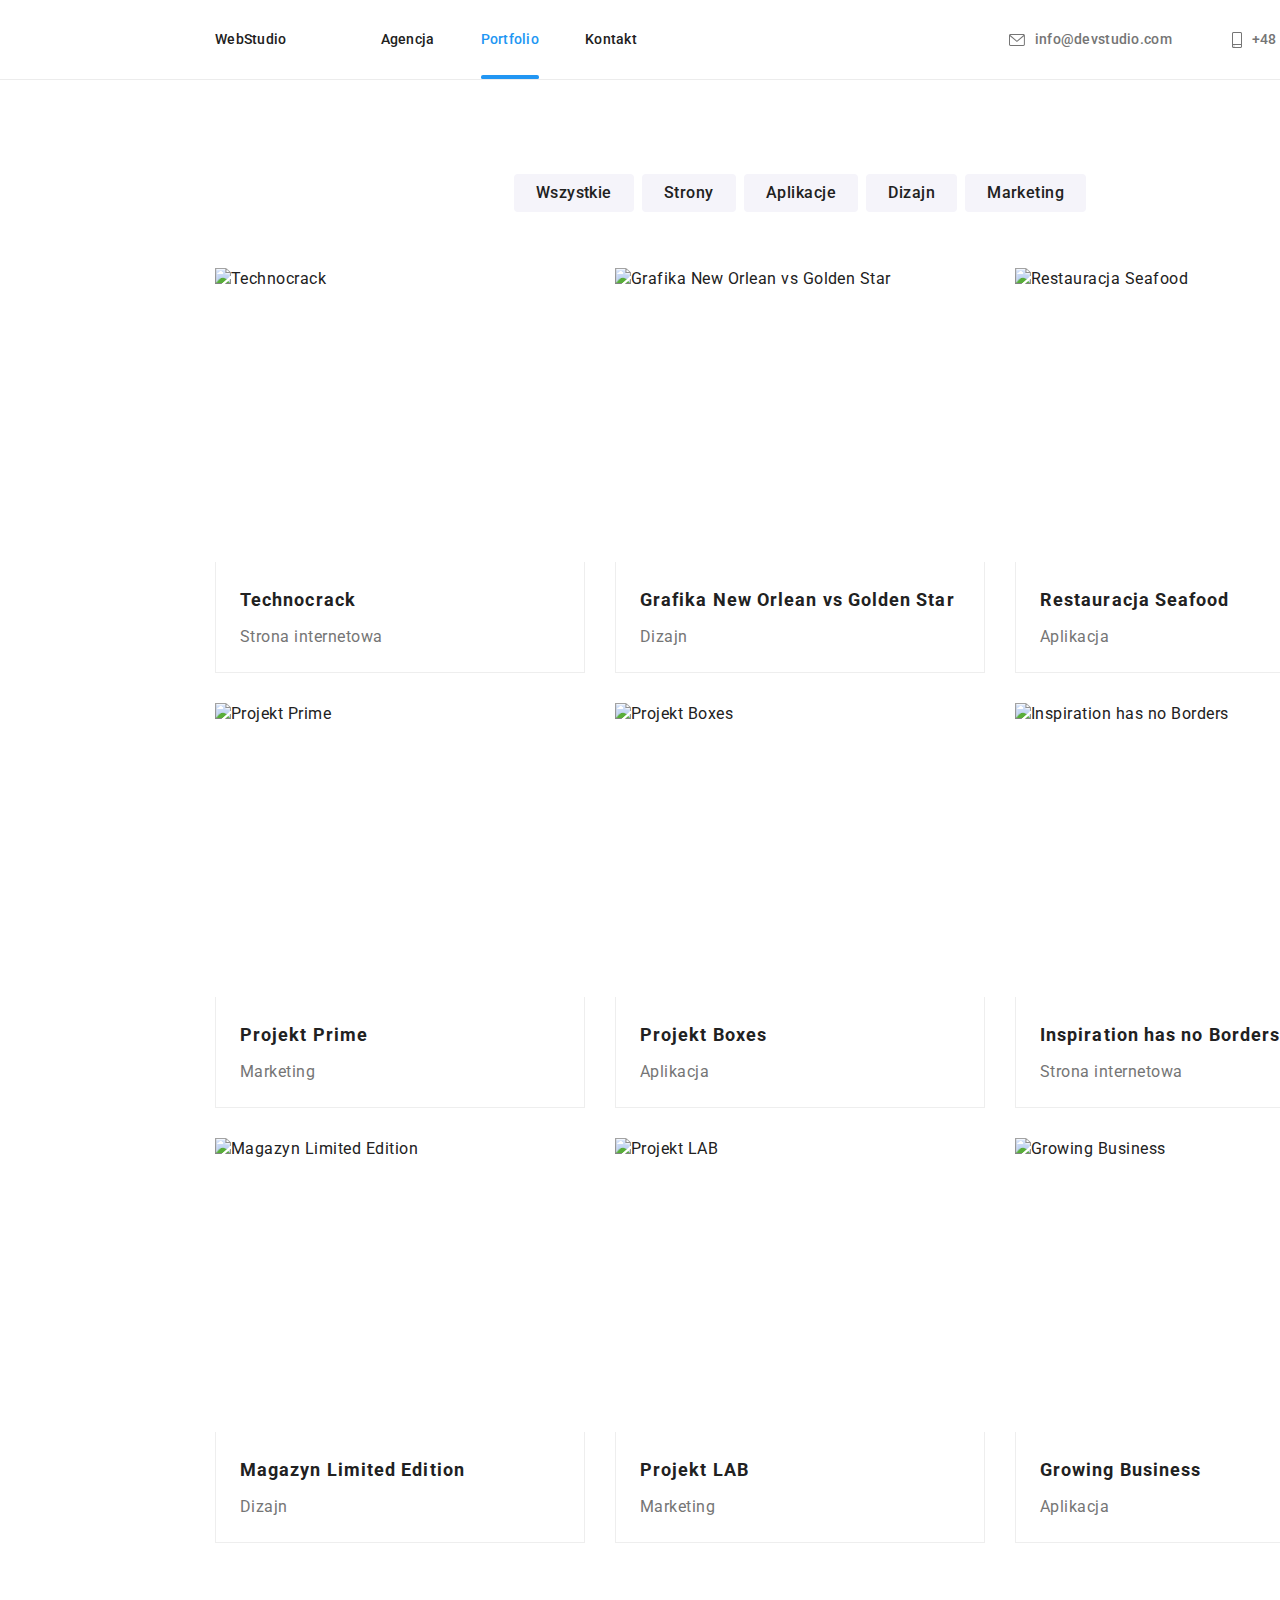
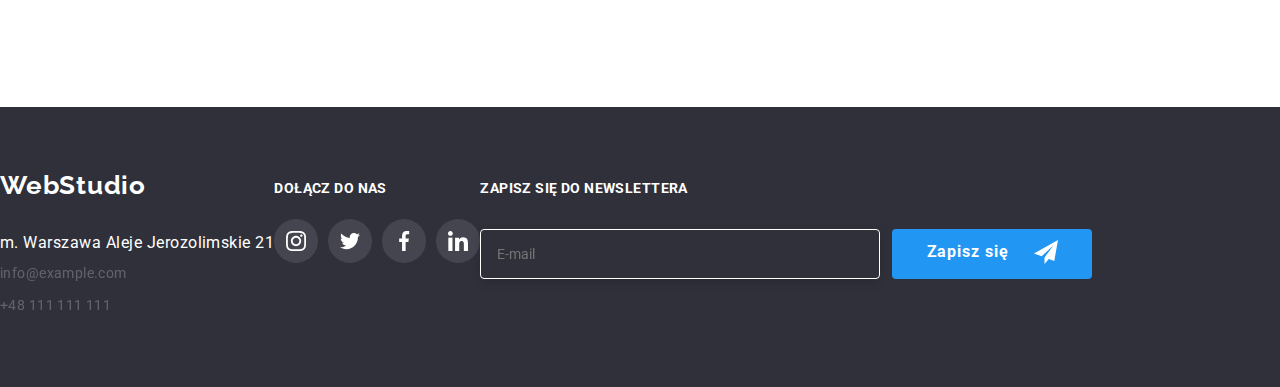
==== commit 7f4e686a: "Add files via upload" ====
--- a/portfolio.html
+++ b/portfolio.html
@@ -17,12 +17,12 @@
    <header class = "header">
     <div class="container">
     <a class="header__link" href="index.html">
-      <span class = "Web"> Web</span><span class="stat">Studio</span></a>
+      <span class = "header__web"> Web</span><span class="header__stat">Studio</span></a>
     <nav>
     <ul class="header__list-nav">
-      <li class="header__list-menu"><a class="header__nav--a header__agency" href="index.html">Agencja</a></li>
-      <li class="header__list-menu"><a class="header__nav--a active header__portfolio" href="portfolio.html">Portfolio</a></li>
-      <li class="header__list-menu"><a class="header__nav--a header__scontact" href="/contakt">Kontakt</a></li>
+      <li class="header__list-menu"><a class="header__nav--a header__link" href="index.html">Agencja</a></li>
+      <li class="header__list-menu"><a class="header__nav--a active header__link" href="portfolio.html">Portfolio</a></li>
+      <li class="header__list-menu"><a class="header__nav--a header__link" href="/contakt">Kontakt</a></li>
     </ul>
     </nav>
     <ul class="header__list-nav1">
@@ -194,7 +194,7 @@
       <div>
       <h2>
       <a class="footer__end" href="index.html">
-        <span class = "Web"> Web</span><span class="footer__stat">Studio</span>
+        <span class = "footer__web"> Web</span><span class="footer__stat">Studio</span>
       </a>
     </h2>
     <address class="footer__address">
--- a/css/main.min.css
+++ b/css/main.min.css
@@ -1 +1 @@
-.is-hidden{opacity:0;visibility:hidden;pointer-events:none}.visually-hidden{position:absolute !important;clip:rect(1px 1px 1px 1px);clip:rect(1px, 1px, 1px, 1px);padding:0 !important;border:0 !important;height:1px !important;width:1px !important;overflow:hidden}:root{--grey: #f5f4fa;--black: #2f303a;--text-grey: #757575;--text-black: #212121;--blue: #2196f3;--white: #ffffff;--soc-grey: #afb1b8;--transition: 250ms cubic-bezier(0.4, 0, 0.2, 1)}.sec4__h2{height:42px;font-weight:700;font-size:36px;letter-spacing:.03em;color:var(--text-black);margin:0 auto;margin-bottom:50px;padding-bottom:50px;max-width:212px;padding-top:94px;line-height:1.6;background-color:#f5f4fa;text-align:center;padding-bottom:50px}.sec4__ul--figcaption{padding:30px 34px}.sec4__ul{display:flex;justify-content:space-between;align-items:center;gap:10px}.sec4__ul--figure{box-shadow:0px 1px 3px rgba(0,0,0,.12),0px 1px 1px rgba(0,0,0,.14),0px 2px 1px rgba(0,0,0,.2);border-radius:0px 0px 4px 4px;background-color:#fff;text-align:center;margin-left:0px}.sec4__ul--svg{align-items:center;justify-content:center;width:20px;height:20px}.sec4__ul--a{display:flex;width:40px;height:40px;border-radius:50%;background-color:var(--white);fill:#afb1b8;align-items:center;justify-content:center}.sec4__ul--a:hover{background-color:var(--blue);fill:var(--white);transition:var(--transition)}.sec4__ul--a:focus{background-color:var(--blue);fill:var(--white);transition:var(--transition)}.sec4__h3{font-size:16px;font-weight:bold;letter-spacing:.03em;text-align:center}.sec4__p{color:var(--text-grey);font-size:16px;font-weight:normal;letter-spacing:.03em;text-align:center;margin:0 auto;padding-bottom:16px}.sec4__list{background-color:#f5f4fa;display:flex;padding-left:0;padding-bottom:10px;justify-content:space-between}*{margin:0;padding:0;border:0;line-height:1.4em;vertical-align:baseline;text-decoration:none;outline:0}*,::after,::before{box-sizing:border-box}ul,ol{list-style-type:none}body{background-color:var(--white);display:block;color:#212121;font-family:"Roboto","Raleway",sans-serif}html{line-height:1.15;-webkit-text-size-adjust:100%}figcaption{padding-top:20px;padding-bottom:20px}img{display:block}input{line-height:1.15;margin:0;font-size:100%;font-family:inherit}footer{background-color:var(--black);color:#fff;font-size:16px;line-height:1.5;padding-bottom:60px}.sec1{background-color:#2f303a;margin:0 auto;height:600px;text-align:center;justify-content:center;display:flex;align-items:center;max-width:1600px;background-image:linear-gradient(rgba(47, 48, 58, 0.4), rgba(47, 48, 58, 0.4), rgba(47, 48, 58, 0.4), rgba(47, 48, 58, 0.4)),url("../images/bgImage.png");background-repeat:no-repeat;background-size:cover}.sec1__but{color:var(--white);background:var(--blue);border-radius:4px;font-weight:700;font-size:16px;line-height:1.875;border:none;text-align:center;letter-spacing:.06em;padding:10px 40px;box-shadow:0px 4px 4px rgba(0,0,0,.15);cursor:pointer;align-items:center;visibility:visible}.sec1__but:hover{border-radius:4px;transition:var(--transition)}.sec1__but:focus{border-radius:4px;transition:var(--transition)}.sec1__title{color:#fff;align-items:center;text-transform:uppercase;font-size:44px;padding-bottom:30px;margin:0 auto;max-width:696px}.sec1__main-container{width:1200px;color:#fff;font-weight:900;font-size:44px;text-transform:uppercase;line-height:1.4;text-align:center;max-width:1600px;letter-spacing:.06em;justify-content:space-between;padding-top:75px}.port1__ul{display:flex;justify-content:center;list-style-type:none;flex-wrap:wrap;margin-left:-8px;margin-bottom:-8px}.port1__ul--button{font-family:"Roboto",sans-serif;background-color:var(--grey);border-radius:4px;color:var(--text-black);border:0px;font-size:16px;font-weight:500;text-align:center;padding:6px 22px;line-height:1.625;letter-spacing:.03em;margin-left:8px;margin-bottom:8px;cursor:pointer;text-transform:none}.port1__ul--button:hover{background-color:var(--blue);color:var(--white);box-shadow:0px 1px 3px rgba(0,0,0,.12),0px 1px 1px rgba(0,0,0,.14),0px 2px 1px rgba(0,0,0,.2);transition:var(--transition)}.port1__ul--button:focus{background-color:var(--blue);color:var(--white);box-shadow:0px 1px 3px rgba(0,0,0,.12),0px 1px 1px rgba(0,0,0,.14),0px 2px 1px rgba(0,0,0,.2);transition:var(--transition)}.container{width:1200px;margin:0 auto;transition-property:background-color;transition-duration:250ms}.container--footer{padding-top:60px}.sec5__clients{font-weight:700;font-size:36px;line-height:1.16;text-align:center;color:var(--text-black);letter-spacing:.03em;margin-bottom:50px}.sec5__list-clients{display:flex;list-style:none;justify-content:space-between;align-items:center;margin-right:20px;margin-left:20px;padding-top:20px}.sec5__ul--a{width:170px;height:92px;border-radius:4px;border:1px solid #afb1b8;fill:#afb1b8;box-sizing:border-box;justify-content:space-around;display:flex;align-items:center}.sec5__ul--a:focus{border:1px solid var(--blue);fill:var(--blue);color:var(--blue);transition:var(--transition)}.sec5__ul--a:hover{border:1px solid var(--blue);fill:var(--blue);color:var(--blue);transition:var(--transition)}.footer{display:flex;justify-content:space-between}.footer__end{font-family:Raleway;font-weight:700;font-size:26px;letter-spacing:.03em;color:#fff;line-height:1.4;text-decoration-line:none}.footer__address{padding-top:20px;color:var(--white);font-size:16px;font-style:normal;line-height:1.5;letter-spacing:.03em;list-style-type:none;margin-bottom:9px;gap:30px}.footer__mail,.footer__tel{font-size:14px;text-decoration-line:none;color:rgba(255,255,255,.6);opacity:40%;line-height:1.71;letter-spacing:.03em}.footer__mail:hover,.footer__tel:hover{text-decoration:underline;color:var(--blue);border-radius:4px;transition:var(--transition)}.footer__mail:focus,.footer__tel:focus{text-decoration:underline;color:var(--blue);border-radius:4px;transition:var(--transition)}.footer__ul{list-style:none;display:flex;align-items:center;margin-top:20px;flex-wrap:wrap;gap:10px;transition-property:fill,background-color;transition:var(--transition)}.footer__li{justify-content:space-between;align-items:center;display:flex;flex-wrap:wrap;gap:10px;border-radius:50%;background-color:rgba(255,255,255,.1);fill:var(--white)}.footer__li:focus-within{background-color:var(--blue);transition:var(--transition)}.footer__li:hover{background-color:var(--blue);transition:var(--transition)}.footer__li--svg{width:20px;height:20px;align-items:center;fill:var(--white)}.footer__li--svg:hover{background-color:var(--blue);transition:var(--transition)}.footer__li--svg:focus{background-color:var(--blue);transition:var(--transition)}.footer__h2{padding-top:12px;font-weight:700;font-size:14px;line-height:1.4;width:113px;height:16px;text-transform:uppercase;font-family:"Roboto";letter-spacing:.03em;padding-bottom:20px;color:var(--white)}.footer__li--a{width:44px;height:44px;display:flex;align-items:center;padding-left:12px;border-radius:50%;fill:var(--white)}.footer__li--a:hover{color:var(--white);transition:var(--transition)}.footer__li--a:focus{color:var(--white);transition:var(--transition)}.footer__address--p{padding-top:8px}.footer__div--p{padding-top:12px;font-family:"Roboto";font-weight:700;font-size:14px;letter-spacing:.03em;text-transform:uppercase;color:#fff}.footer__div--div{display:flex;justify-content:center;align-items:center}.footer__input{width:400px;height:50px;margin-top:10px;border:1px solid var(--white);filter:drop-shadow(0px 4px 4px rgba(0, 0, 0, 0.15));border-radius:4px;background-color:var(--black);margin-top:20px;padding-left:16px;color:var(--white)}.footer__input:hover{border:1px solid var(--blue);border-radius:4px;outline:none;transition:var(--transition);background-color:var(--black)}.footer__input:focus{border:1px solid var(--blue);border-radius:4px;outline:none;transition:var(--transition);background-color:var(--black)}.footer__label--email{margin-bottom:20px;align-items:center;text-transform:uppercase;font-size:14px;font-weight:bold;letter-spacing:.03em}.footer__button{width:200px;height:50px;margin-top:10px;background:var(--blue);border-radius:4px;font-weight:700;font-size:16px;line-height:1.875;text-align:center;align-items:center;justify-content:center;display:flex;letter-spacing:.06em;color:#fff;margin-bottom:30px;margin-left:12px;margin-top:30px;padding-bottom:3px;border:0px;cursor:pointer}.footer__button:hover{box-shadow:0px 4px 4px var(--blue)}.footer__button:focus{box-shadow:0px 4px 4px var(--blue)}.footer__button--svg{width:24px;height:24px;margin-left:25px}.footer__button--svg:hover{color:var(--text-black);fill:var(--text-black);transition:var(--transition)}.footer__button--svg:focus{color:var(--text-black);fill:var(--text-black);transition:var(--transition)}.backdrop{opacity:100%;align-items:center;position:fixed;top:50%;left:50%;width:100%;height:100%;border-radius:4px;transform:translate(-50%, -50%);background-color:rgba(0,0,0,.2);animation-name:scaling;animation-duration:2000ms;animation-timing-function:linear;animation-iteration-count:1;animation-direction:normal;transition-property:opacity,transform;transition-duration:250ms;transition-timing-function:ease-in-out}.modal{position:absolute;top:50%;left:50%;transform:translate(-50%, -50%);background-color:var(--white);padding:40px;box-shadow:0px 1px 3px rgba(0,0,0,.12),0px 1px 1px rgba(0,0,0,.14),0px 2px 1px rgba(0,0,0,.2);border-radius:4px;opacity:100%}.modal__button{cursor:pointer;position:absolute;top:8px;right:8px;width:30px;height:30px;background-color:var(--white);border-radius:50%;border:1px solid #000;opacity:100%;z-index:1000}.modal__button:hover{color:var(--blue);border-color:var(--blue);cursor:pointer;transition:var(--transition)}.modal__button:focus{color:var(--blue);border-color:var(--blue);cursor:pointer;transition:var(--transition)}.is-hidden{opacity:0;visibility:hidden;pointer-events:none}.form{display:flex;align-items:center;justify-content:space-between;flex-direction:column;position:relative}.form__h2{font-weight:700;font-size:20px;line-height:1.2;text-align:center;letter-spacing:.03em;color:var(--black);margin-bottom:12px}.form__div{display:flex;flex-direction:column;align-items:center;outline:none}.form__label{display:flex;flex-direction:column;justify-content:center;font-size:12px;line-height:1.16;letter-spacing:.01em;color:var(--text-grey);margin-block:4px 10px}.form__label:focus-within>svg{color:var(--blue);fill:var(--blue);transition:var(--transition)}.form__label:first-of-type{margin-top:0}.form__label--svg{position:absolute;display:flex;width:15px;height:12px;margin-top:18px;margin-left:12px;fill:var(--text-black)}.input__name{width:12px;height:12px}.input__tel{width:13px;height:13px}.input__mail{width:15px;height:12px}.form__label--input{border:1px solid rgba(33,33,33,.2);border-radius:4px;width:448px;height:40px;margin-top:4px;text-indent:42px;color:var(--text-grey);font-size:12px;display:block;background-repeat:no-repeat;background-position:left 15px center;transition:background-image var(--transition)}.form__label--input:focus+svg{fill:var(--blue)}.form__label--input:focus{border:1px solid var(--blue);border-radius:4px;outline:none;transition:var(--transition)}.form__label--input:hover{border:1px solid var(--blue);border-radius:4px;outline:none;transition:var(--transition)}.form__label--textarea{width:448px;height:120px;font-size:12px;padding:12px 16px;letter-spacing:.01em;color:var(--text-grey);opacity:50%;margin-top:4px;resize:none;border:1px solid rgba(33,33,33,.2);border-radius:4px}.form__label--textarea:focus{border:1px solid var(--blue);border-radius:4px;outline:none;transition:var(--transition)}.form__label--textarea:hover{border:1px solid var(--blue);border-radius:4px;outline:none;transition:var(--transition)}.form__checkbox{display:flex;align-items:center;margin-top:20px;cursor:pointer}.form__span{display:flex;align-items:center;margin-top:1px;font-size:14px;line-height:1.71;letter-spacing:.03em;color:var(--text-grey);margin-left:8px;transition:var(--transition)}.form__span::before{display:inline-block;content:"";width:16px;height:15px;outline:1px solid #212121;border-radius:2px;margin-right:9px;transition:var(--transition)}.form__span--a{padding-left:3px;padding-right:3px;text-decoration:none;color:var(--blue);transition:var(--transition);transition-property:text-decoration,color;letter-spacing:.06em}.form__span--a:hover{cursor:pointer;text-decoration:underline;color:var(--blue);transition:var(--transition)}.form__checkbox--input:checked+.form__span::before{background-color:var(--blue);outline:1px solid var(--blue);border-radius:2px;background-image:url(../images/check.svg);background-repeat:no-repeat;background-size:cover;background-position:center;margin-right:8px}.form___button{background:var(--blue);box-shadow:0px 4px 4px rgba(0,0,0,.15);border-radius:4px;line-height:1.87;letter-spacing:.06em;color:#fff;margin-top:30px;border:0px;cursor:pointer}.form___button:hover{background-color:var(--grey);color:#212121;transition:var(--transition)}.form___button:focus{background-color:var(--grey);color:#212121;transition:var(--transition)}.form___button--span{padding:10px 76px;letter-spacing:.06em;line-height:1.88;display:flex;align-items:center;justify-content:center;text-align:center;font-weight:700;font-size:16px}.header{background-color:#fff;font-weight:500;font-size:14px;line-height:1.14;letter-spacing:.02em;border-bottom:1px solid #ececec;min-height:80px;display:flex;align-items:center}.header::after{text-decoration:underline}.header .container{display:flex;align-items:center}.active::after{content:"";display:block;position:absolute;border-top:4px solid var(--blue);border-bottom:0cm;border-radius:2px;width:100%;bottom:-31px;left:0;background-color:var(--blue)}.header__link{text-decoration:none;font-family:Raleway;font-weight:700;font-size:26px;letter-spacing:.03em;color:var(--text-black);line-height:1.19;text-decoration-line:none}.header__nav--a{color:var(--text-black);font-weight:500;display:flex}.header__list-menu{display:flex}.header__list-menu1{display:flex;align-items:center;justify-content:center}.header__list-menu1:focus{color:var(--blue);transition:var(--transition)}.header__list-menu1:hover{color:var(--blue);transition:var(--transition)}.header__list-nav{display:flex;align-items:center}.header__list-nav[href="index.html"]{margin-right:46px}.header__list-nav--a{text-decoration:none;display:flex}.header__list-nav a[href="index.html"]{margin-left:94px}.header__list-nav .active{position:relative;color:var(--blue);top:0;left:0}.header__tel,.header__mail{color:var(--text-grey);margin-left:10px;align-items:center}.header__tel:focus,.header__mail:focus{fill:var(--blue);transition:var(--transition)}.header__tel:hover,.header__mail:hover{fill:var(--blue);transition:var(--transition)}.header__list-nav1{list-style-type:none;margin-left:auto;margin-right:12px;display:flex;align-items:center}.header__list-nav1--a{text-decoration:none;color:var(--text-grey);margin-left:50px;display:flex}.header__list-nav1--a:hover{color:var(--blue);transition:var(--transition)}.header__list-nav1--a:focus{color:var(--blue);transition:var(--transition)}.header__agency,.header__portfolio,.header__contact{color:var(--text-black);cursor:pointer;text-decoration-line:none;font-weight:500;font-size:14px;letter-spacing:.02em}.header__agency:focus,.header__portfolio:focus,.header__contact:focus{color:var(--blue);transition:var(--transition)}.header__agency:hover,.header__portfolio:hover,.header__contact:hover{color:var(--blue);transition:var(--transition)}.header__tel,.header__mail{cursor:pointer;text-decoration:none;color:var(--text-grey)}.header__tel:focus,.header__mail:focus{color:var(--blue);fill:var(--blue);cursor:pointer;transition:var(--transition)}.header__tel:hover,.header__mail:hover{color:var(--blue);fill:var(--blue);cursor:pointer;transition:var(--transition)}.header__tel{margin-left:15px;padding-right:12px}.header__tel:hover>.header__ics{fill:var(--blue);transition:var(--transition)}.header__mail{margin-left:15px;padding-right:50px}.header__mail:hover>.header__ics{fill:var(--blue);transition:var(--transition)}.header__ic{cursor:pointer;text-decoration:none;color:var(--text-grey);display:flex;padding:20px 0;fill:var(--text-grey);transition-property:fill,background-color;transition:var(--transition)}.header__ics{margin-right:10px;fill:var(--text-grey);transition-property:fill,background-color;transition:var(--transition)}.header__ics:hover{fill:var(--blue);transition:var(--transition)}.header__ics:focus{fill:var(--blue);transition:var(--transition)}.header__mail .header__ics{width:16px;height:12px}.header__tel .header__ics{width:10px;height:16px}.header__list-menu:not(:last-child){margin-right:46px}.port2__ul{list-style-type:none;display:flex;flex-wrap:wrap;margin-bottom:94px;padding-bottom:20px;gap:30px;letter-spacing:.03em}.port2__li{display:flex;justify-content:space-between;box-sizing:border-box;border:1px solid var(--white);background:var(--white);border:0px;cursor:pointer}.port2__li>img{object-fit:cover}.port2__li:hover .port2__div--img{transform:translateY(0);transition:var(--transition)}.port2__li:hover{box-shadow:0px 1px 1px rgba(0,0,0,.12),0px 4px 4px rgba(0,0,0,.06),1px 4px 6px rgba(0,0,0,.16);transition:var(--transition)}.port2__div{position:relative;overflow:hidden}.port2__div--img{position:absolute;top:0;left:0;width:100%;height:100%;letter-spacing:.03em;background-color:rgba(33,150,243,.9);transform:translateY(100%);transition:var(--transition);transition-property:transform;transition-timing-function:ease;transition-delay:0s}.port2__div--p{text-align:left;padding-top:49px;padding-left:24px;padding-right:24px;font-family:"Roboto";font-size:18px;letter-spacing:.03em;color:#fff}.port2_figcaption{padding:20px 24px;border-right:1px solid #eee;border-left:1px solid #eee;border-bottom:1px solid #eee;letter-spacing:.06em}.port2__figcaption--h3{font-weight:700;font-size:18px;line-height:2;letter-spacing:.06em;padding-bottom:4px}.port2__figcaption--p{color:#757575;width:322px;height:30px;font-size:16px;line-height:1.875;letter-spacing:.03em}.port2__figure{position:relative;width:370px;overflow:hidden;align-items:center;background-color:#fff;justify-content:space-between;border-radius:0px}.port2__figure:focus{cursor:pointer;box-shadow:0px 1px 3px rgba(0,0,0,.12),0px 1px 1px rgba(0,0,0,.14);animation:cursorMoveOut .8s forwards;transition:var(--transition)}.port2__figure:hover{cursor:pointer;box-shadow:0px 1px 3px rgba(0,0,0,.12),0px 1px 1px rgba(0,0,0,.14);animation:cursorMoveOut .8s forwards;transition:var(--transition)}.sec3__list-images{display:flex;font-size:14px;line-height:1.14;padding-left:0;list-style-type:none;justify-content:space-between;align-items:center}.sec3__figure{border-radius:0px;position:relative}.sec3__under-photo{display:flex;position:absolute;justify-content:center;text-transform:uppercase;text-align:center;align-items:center;height:70px;width:370px;bottom:0px;overflow:hidden;margin:auto;color:#fff;font-size:14px;font-weight:700;line-height:1.14;letter-spacing:.03em;background:rgba(47,48,58,.8);opacity:100%}.sec3__h2{background-color:var(--white);font-weight:700;font-size:36px;line-height:1.6;text-align:center;padding-bottom:50px}.Web,.stat{font-family:"Raleway","sans-serif";font-weight:700;font-size:26px;font-style:normal;line-height:1.19;letter-spacing:.03em}.Web{color:var(--blue)}.stat{color:var(--text-black)}.footer__stat{color:var(--white)}.section{padding-top:94px;padding-bottom:94px}.section__port1{padding-top:94px;padding-bottom:56px}.section__port2{padding-bottom:50px}.ic{display:flex;justify-content:center;align-items:center;height:120px;padding:25px 0;border-radius:4px;margin-bottom:30px;background-color:var(--grey);fill:#afb1b8;transition-property:fill,background-color;transition:var(--transition)}.ics{width:70px;height:70px}.sec2{font-size:14px;line-height:1.14;justify-content:space-between;background-color:var(--white);display:flex;gap:30px;padding-bottom:0;letter-spacing:.03em;align-items:center}.sec3{background-color:var(--white);font-size:14px;line-height:1.14;justify-content:space-between}.sec4{background-color:var(--grey);font-size:16px;line-height:1.5;letter-spacing:.03em;padding-top:0;justify-content:space-between}.sec5__ul--a{width:170px;height:92px;border-radius:4px;border:1px solid #afb1b8;fill:#afb1b8;box-sizing:border-box;justify-content:space-around;display:flex;align-items:center}.sec5__ul--a:hover{border:1px solid var(--blue);fill:var(--blue);color:var(--blue);transition:var(--transition)}.sec5__ul--a:focus{border:1px solid var(--blue);fill:var(--blue);color:var(--blue);transition:var(--transition)}.sec5__clients{font-weight:700;font-size:36px;line-height:1.16;text-align:center;color:var(--text-black);letter-spacing:.03em;margin-bottom:50px}.sec5__list-clients{display:flex;list-style:none;justify-content:space-between;align-items:center;margin-right:20px;margin-left:20px;padding-top:20px}.sec5__li--svg{width:106px;height:60px}.sec2__lorem{background-color:var(--white);display:flex;gap:30px;padding-bottom:0;letter-spacing:.03em;align-items:center;font-size:14px;line-height:1.14;justify-content:space-between}.sec2__text{font-size:14px;font-weight:700;letter-spacing:.03em;text-transform:uppercase;display:block;text-align:left;list-style:none;padding-right:30px;padding-top:30px}.sec2__text-lorem{padding-top:10px;font-size:14px;line-height:1.7;color:var(--text-grey);letter-spacing:.03em;text-align:justify}/*# sourceMappingURL=main.min.css.map */+.is-hidden{opacity:0;visibility:hidden;pointer-events:none}.visually-hidden{position:absolute !important;clip:rect(1px 1px 1px 1px);clip:rect(1px, 1px, 1px, 1px);padding:0 !important;border:0 !important;height:1px !important;width:1px !important;overflow:hidden}:root{--grey: #f5f4fa;--black: #2f303a;--text-grey: #757575;--text-black: #212121;--blue: #2196f3;--white: #ffffff;--soc-grey: #afb1b8;--transition: 250ms cubic-bezier(0.4, 0, 0.2, 1)}.sec4__h2{height:42px;font-weight:700;font-size:36px;letter-spacing:.03em;color:var(--text-black);margin:0 auto;margin-bottom:50px;padding-bottom:50px;padding-top:94px;line-height:1.6;background-color:#f5f4fa;text-align:center;padding-bottom:50px}.sec4__ul{display:flex;justify-content:space-between;align-items:center;gap:10px}.sec4__ul--figcaption{padding:30px 34px}.sec4__ul--figure{box-shadow:0px 1px 3px rgba(0,0,0,.12),0px 1px 1px rgba(0,0,0,.14),0px 2px 1px rgba(0,0,0,.2);border-radius:0px 0px 4px 4px;background-color:#fff;text-align:center;margin-left:0px}.sec4__ul--svg{align-items:center;justify-content:center;width:20px;height:20px}.sec4__ul--a{display:flex;width:40px;height:40px;border-radius:50%;background-color:var(--white);fill:#afb1b8;align-items:center;justify-content:center}.sec4__ul--a:hover{background-color:var(--blue);fill:var(--white);transition:var(--transition)}.sec4__ul--a:focus{background-color:var(--blue);fill:var(--white);transition:var(--transition)}.sec4__h3{font-size:16px;font-weight:bold;letter-spacing:.03em;text-align:center}.sec4__p{color:var(--text-grey);font-size:16px;font-weight:normal;letter-spacing:.03em;text-align:center;margin:0 auto;padding-bottom:16px}.sec4__list{background-color:#f5f4fa;display:flex;padding-left:0;padding-bottom:10px;justify-content:space-between}*{margin:0;padding:0;border:0;line-height:1.4em;vertical-align:baseline;text-decoration:none;outline:0}*,::after,::before{box-sizing:border-box}ul,ol{list-style-type:none}body{width:1600px;background-color:var(--white);display:block;color:#212121;font-family:"Roboto","Raleway",sans-serif;margin:0 auto}html{line-height:1.15;-webkit-text-size-adjust:100%}figcaption{padding-top:20px;padding-bottom:20px}img{display:block}input{line-height:1.15;margin:0;font-size:100%;font-family:inherit}footer{background-color:var(--black);color:#fff;font-size:16px;line-height:1.5;padding-bottom:60px}.sec1{background-color:#2f303a;margin:0 auto;height:600px;text-align:center;justify-content:center;display:flex;align-items:center;max-width:1600px;background-image:linear-gradient(rgba(47, 48, 58, 0.4), rgba(47, 48, 58, 0.4), rgba(47, 48, 58, 0.4), rgba(47, 48, 58, 0.4)),url("../images/bgImage.png");background-repeat:no-repeat;background-size:cover}.sec1__but{color:var(--white);background:var(--blue);border-radius:4px;font-weight:700;font-size:16px;line-height:1.875;border:none;text-align:center;letter-spacing:.06em;padding:10px 40px;box-shadow:0px 4px 4px rgba(0,0,0,.15);cursor:pointer;align-items:center;visibility:visible}.sec1__but:hover{border-radius:4px;transition:var(--transition)}.sec1__but:focus{border-radius:4px;transition:var(--transition)}.sec1__title{color:#fff;align-items:center;text-transform:uppercase;font-size:44px;padding-bottom:30px;margin:0 auto;max-width:696px}.sec1__main-container{width:1200px;color:#fff;font-weight:900;font-size:44px;text-transform:uppercase;line-height:1.4;text-align:center;max-width:1600px;letter-spacing:.06em;justify-content:space-between;padding-top:75px}.port1__ul{display:flex;justify-content:center;list-style-type:none;flex-wrap:wrap;margin-left:-8px;margin-bottom:-8px}.port1__ul--button{font-family:"Roboto",sans-serif;background-color:var(--grey);border-radius:4px;color:var(--text-black);border:0px;font-size:16px;font-weight:500;text-align:center;padding:6px 22px;line-height:1.625;letter-spacing:.03em;margin-left:8px;margin-bottom:8px;cursor:pointer;text-transform:none}.port1__ul--button:hover{background-color:var(--blue);color:var(--white);box-shadow:0px 1px 3px rgba(0,0,0,.12),0px 1px 1px rgba(0,0,0,.14),0px 2px 1px rgba(0,0,0,.2);transition:var(--transition)}.port1__ul--button:focus{background-color:var(--blue);color:var(--white);box-shadow:0px 1px 3px rgba(0,0,0,.12),0px 1px 1px rgba(0,0,0,.14),0px 2px 1px rgba(0,0,0,.2);transition:var(--transition)}.container{width:1200px;margin:0 auto;transition-property:background-color;transition-duration:250ms;padding-left:15px;padding-right:15px}.container--footer{padding-top:60px;display:flex;justify-content:space-between}.sec5__clients{font-weight:700;font-size:36px;line-height:1.16;text-align:center;color:var(--text-black);letter-spacing:.03em;margin-bottom:50px}.sec5__list-clients{display:flex;list-style:none;justify-content:space-between;align-items:center;margin-right:20px;margin-left:20px;padding-top:20px}.sec5__ul--a{width:170px;height:92px;border-radius:4px;border:1px solid #afb1b8;fill:#afb1b8;box-sizing:border-box;justify-content:space-around;display:flex;align-items:center}.sec5__ul--a:focus{border:1px solid var(--blue);fill:var(--blue);color:var(--blue);transition:var(--transition)}.sec5__ul--a:hover{border:1px solid var(--blue);fill:var(--blue);color:var(--blue);transition:var(--transition)}.footer{display:flex;justify-content:space-between}.footer__end{font-family:Raleway;font-weight:700;font-size:26px;letter-spacing:.03em;color:#fff;line-height:1.4;text-decoration-line:none}.footer__address{padding-top:20px;color:var(--white);font-size:16px;font-style:normal;line-height:1.5;letter-spacing:.03em;list-style-type:none;margin-bottom:9px;gap:30px}.footer__address--p{padding-top:8px}.footer__ul{list-style:none;display:flex;align-items:center;margin-top:20px;flex-wrap:wrap;gap:10px;transition-property:fill,background-color;transition:var(--transition)}.footer__li{justify-content:space-between;align-items:center;display:flex;flex-wrap:wrap;gap:10px;border-radius:50%;background-color:rgba(255,255,255,.1);fill:var(--white)}.footer__li:focus-within{background-color:var(--blue);transition:var(--transition)}.footer__li:hover{background-color:var(--blue);transition:var(--transition)}.footer__li--svg{width:20px;height:20px;align-items:center;fill:var(--white)}.footer__li--svg:hover{background-color:var(--blue);transition:var(--transition)}.footer__li--svg:focus{background-color:var(--blue);transition:var(--transition)}.footer__li--a{width:44px;height:44px;display:flex;align-items:center;padding-left:12px;border-radius:50%;fill:var(--white)}.footer__li--a:hover{color:var(--white);transition:var(--transition)}.footer__li--a:focus{color:var(--white);transition:var(--transition)}.footer__h2{padding-top:12px;font-weight:700;font-size:14px;line-height:1.4;width:122px;height:16px;text-transform:uppercase;font-family:"Roboto";letter-spacing:.03em;padding-bottom:20px;color:var(--white)}.footer__div--p{padding-top:12px;font-family:"Roboto";font-weight:700;font-size:14px;letter-spacing:.03em;text-transform:uppercase;color:#fff}.footer__div--newsletter{display:flex;justify-content:center;align-items:center}.footer__input{width:400px;height:50px;margin-top:10px;border:1px solid var(--white);filter:drop-shadow(0px 4px 4px rgba(0, 0, 0, 0.15));border-radius:4px;background-color:var(--black);margin-top:20px;padding-left:16px;color:var(--white)}.footer__input:hover{border:1px solid var(--blue);border-radius:4px;outline:none;transition:var(--transition);background-color:var(--black)}.footer__input:focus{border:1px solid var(--blue);border-radius:4px;outline:none;transition:var(--transition);background-color:var(--black)}.footer__label--email{margin-bottom:20px;align-items:center;text-transform:uppercase;font-size:14px;font-weight:bold;letter-spacing:.03em}.footer__button{width:200px;height:50px;margin-top:10px;background:var(--blue);border-radius:4px;font-weight:700;font-size:16px;line-height:1.875;text-align:center;align-items:center;justify-content:center;display:flex;letter-spacing:.06em;color:#fff;margin-bottom:30px;margin-left:12px;margin-top:30px;padding-bottom:3px;border:0px;cursor:pointer}.footer__button:hover{box-shadow:0px 4px 4px var(--blue)}.footer__button:focus{box-shadow:0px 4px 4px var(--blue)}.footer__button--svg{width:24px;height:24px;margin-left:25px}.footer__button--svg:hover{color:var(--text-black);fill:var(--text-black);transition:var(--transition)}.footer__button--svg:focus{color:var(--text-black);fill:var(--text-black);transition:var(--transition)}.footer__mail,.footer__tel{font-size:14px;text-decoration-line:none;color:rgba(255,255,255,.6);opacity:40%;line-height:1.71;letter-spacing:.03em}.footer__mail:hover,.footer__tel:hover{text-decoration:underline;color:var(--blue);border-radius:4px;transition:var(--transition)}.footer__mail:focus,.footer__tel:focus{text-decoration:underline;color:var(--blue);border-radius:4px;transition:var(--transition)}.backdrop{opacity:100%;align-items:center;position:fixed;top:50%;left:50%;width:100%;height:100%;border-radius:4px;transform:translate(-50%, -50%);background-color:rgba(0,0,0,.2);animation-name:scaling;animation-duration:2000ms;animation-timing-function:linear;animation-iteration-count:1;animation-direction:normal;transition-property:opacity,transform;transition-duration:250ms;transition-timing-function:ease-in-out}.modal{position:absolute;top:50%;left:50%;transform:translate(-50%, -50%);background-color:var(--white);padding:40px;box-shadow:0px 1px 3px rgba(0,0,0,.12),0px 1px 1px rgba(0,0,0,.14),0px 2px 1px rgba(0,0,0,.2);border-radius:4px;opacity:100%}.modal__button{cursor:pointer;position:absolute;top:8px;right:8px;width:30px;height:30px;background-color:var(--white);border-radius:50%;border:1px solid #000;opacity:100%;z-index:1000}.modal__button:hover{color:var(--blue);border-color:var(--blue);cursor:pointer;transition:var(--transition)}.modal__button:focus{color:var(--blue);border-color:var(--blue);cursor:pointer;transition:var(--transition)}.is-hidden{opacity:0;visibility:hidden;pointer-events:none}.form{display:flex;align-items:center;justify-content:space-between;flex-direction:column;position:relative}.form__h2{font-weight:700;font-size:20px;line-height:1.2;text-align:center;letter-spacing:.03em;color:var(--black);margin-bottom:12px}.form__div{display:flex;flex-direction:column;align-items:center;outline:none}.form__label{display:flex;flex-direction:column;justify-content:center;font-size:12px;line-height:1.16;letter-spacing:.01em;color:var(--text-grey);margin-block:4px 10px}.form__label:focus-within>svg{color:var(--blue);fill:var(--blue);transition:var(--transition)}.form__label:first-of-type{margin-top:0}.form__label--svg{position:absolute;display:flex;width:15px;height:12px;margin-top:18px;margin-left:12px;fill:var(--text-black)}.input__name{width:12px;height:12px}.input__tel{width:13px;height:13px}.input__mail{width:15px;height:12px}.form__label--input{border:1px solid rgba(33,33,33,.2);border-radius:4px;width:448px;height:40px;margin-top:4px;text-indent:42px;color:var(--text-grey);font-size:12px;display:block;background-repeat:no-repeat;background-position:left 15px center;transition:background-image var(--transition)}.form__label--input:focus+svg{fill:var(--blue)}.form__label--input:focus{border:1px solid var(--blue);border-radius:4px;outline:none;transition:var(--transition)}.form__label--input:hover{border:1px solid var(--blue);border-radius:4px;outline:none;transition:var(--transition)}.form__label--textarea{width:448px;height:120px;font-size:12px;padding:12px 16px;letter-spacing:.01em;color:var(--text-grey);opacity:50%;margin-top:4px;resize:none;border:1px solid rgba(33,33,33,.2);border-radius:4px}.form__label--textarea:focus{border:1px solid var(--blue);border-radius:4px;outline:none;transition:var(--transition)}.form__label--textarea:hover{border:1px solid var(--blue);border-radius:4px;outline:none;transition:var(--transition)}.form__checkbox{display:flex;align-items:center;margin-top:20px;cursor:pointer}.form__span{display:flex;align-items:center;margin-top:1px;font-size:14px;line-height:1.71;letter-spacing:.03em;color:var(--text-grey);margin-left:8px;transition:var(--transition)}.form__span::before{display:inline-block;content:"";width:16px;height:15px;outline:1px solid #212121;border-radius:2px;margin-right:9px;transition:var(--transition)}.form__span--a{padding-left:3px;padding-right:3px;text-decoration:none;color:var(--blue);transition:var(--transition);transition-property:text-decoration,color;letter-spacing:.06em}.form__span--a:hover{cursor:pointer;text-decoration:underline;color:var(--blue);transition:var(--transition)}.form__checkbox--input:checked+.form__span::before{background-color:var(--blue);outline:1px solid var(--blue);border-radius:2px;background-image:url(../images/check.svg);background-repeat:no-repeat;background-size:cover;background-position:center;margin-right:8px}.form___button{background:var(--blue);box-shadow:0px 4px 4px rgba(0,0,0,.15);border-radius:4px;line-height:1.87;letter-spacing:.06em;color:#fff;margin-top:30px;border:0px;cursor:pointer}.form___button:hover{background-color:var(--grey);color:#212121;transition:var(--transition)}.form___button:focus{background-color:var(--grey);color:#212121;transition:var(--transition)}.form___button--span{padding:10px 76px;letter-spacing:.06em;line-height:1.88;display:flex;align-items:center;justify-content:center;text-align:center;font-weight:700;font-size:16px}.header{font-weight:500;font-size:14px;line-height:1.14;letter-spacing:.02em;border-bottom:1px solid #ececec;min-height:80px;display:flex}.header::after{text-decoration:underline}.header__link{text-decoration:none;font-size:26px;letter-spacing:.03em;color:var(--text-black);line-height:1.19;text-decoration-line:none}.header__nav--a{display:flex}.header__list-menu{display:flex}.header__list-menu1{display:flex;align-items:center;justify-content:center}.header__list-menu1:focus{color:var(--blue);transition:var(--transition)}.header__list-menu1:hover{color:var(--blue);transition:var(--transition)}.header__list-nav{display:flex;align-items:center}.header__list-nav[href="index.html"]{margin-right:46px}.header__list-nav--a{text-decoration:none;display:flex}.header__list-nav1{list-style-type:none;margin-left:auto;margin-right:12px;display:flex;align-items:center}.header__list-nav1--a{text-decoration:none;color:var(--text-grey);margin-left:50px;display:flex}.header__list-nav1--a:hover{color:var(--blue);transition:var(--transition)}.header__list-nav1--a:focus{color:var(--blue);transition:var(--transition)}.header__link{color:var(--text-black);cursor:pointer;text-decoration-line:none;font-weight:500;font-size:14px;letter-spacing:.02em}.header__link:focus{color:var(--blue);transition:var(--transition)}.header__link:hover{color:var(--blue);transition:var(--transition)}.header__ic{cursor:pointer;text-decoration:none;color:var(--text-grey);display:flex;padding:20px 0;fill:var(--text-grey);transition-property:fill,background-color;transition:var(--transition)}.header__ics{margin-right:10px;fill:var(--text-grey);transition-property:fill,background-color;transition:var(--transition)}.header__ics:hover{fill:var(--blue);transition:var(--transition)}.header__ics:focus{fill:var(--blue);transition:var(--transition)}.header__tel{margin-left:15px;padding-right:12px}.header__tel:hover>.header__ics{fill:var(--blue);transition:var(--transition)}.header__mail{margin-left:15px;padding-right:50px}.header__mail:hover>.header__ics{fill:var(--blue);transition:var(--transition)}.header__list-menu:not(:last-child){margin-right:46px}.header .container{display:flex;align-items:center}.active::after{content:"";display:block;position:absolute;border-top:4px solid var(--blue);border-bottom:0cm;border-radius:2px;width:100%;bottom:-31px;left:0;background-color:var(--blue)}.header__list-nav a[href="index.html"]{margin-left:94px}.header__list-nav .active{position:relative;color:var(--blue);top:0;left:0}.header__tel,.header__mail{color:var(--text-grey);margin-left:10px;align-items:center;cursor:pointer;text-decoration:none;color:var(--text-grey)}.header__tel:focus,.header__mail:focus{fill:var(--blue);color:var(--blue);cursor:pointer;transition:var(--transition)}.header__tel:hover,.header__mail:hover{fill:var(--blue);color:var(--blue);cursor:pointer;transition:var(--transition)}.header__mail .header__ics{width:16px;height:12px}.header__tel .header__ics{width:10px;height:16px}.port2__ul{list-style-type:none;display:flex;flex-wrap:wrap;margin-bottom:94px;padding-bottom:20px;gap:30px;letter-spacing:.03em}.port2__li{display:flex;justify-content:space-between;box-sizing:border-box;border:1px solid var(--white);background:var(--white);border:0px;cursor:pointer}.port2__li>img{object-fit:cover}.port2__li:hover .port2__div--img{transform:translateY(0);transition:var(--transition)}.port2__li:hover{box-shadow:0px 1px 1px rgba(0,0,0,.12),0px 4px 4px rgba(0,0,0,.06),1px 4px 6px rgba(0,0,0,.16);transition:var(--transition)}.port2__div{position:relative;overflow:hidden}.port2__div--img{position:absolute;top:0;left:0;width:100%;height:100%;letter-spacing:.03em;background-color:rgba(33,150,243,.9);transform:translateY(100%);transition:var(--transition);transition-property:transform;transition-timing-function:ease;transition-delay:0s}.port2__div--p{text-align:left;padding-top:49px;padding-left:24px;padding-right:24px;font-family:"Roboto";font-size:18px;letter-spacing:.03em;color:#fff}.port2__figcaption{padding:20px 24px;border-right:1px solid #eee;border-left:1px solid #eee;border-bottom:1px solid #eee;letter-spacing:.06em}.port2__figcaption--h3{font-weight:700;font-size:18px;line-height:2;letter-spacing:.06em;padding-bottom:4px}.port2__figcaption--p{color:#757575;width:322px;height:30px;font-size:16px;line-height:1.875;letter-spacing:.03em}.port2__figure{position:relative;width:370px;overflow:hidden;align-items:center;background-color:#fff;justify-content:space-between;border-radius:0px}.port2__figure:focus{cursor:pointer;box-shadow:0px 1px 3px rgba(0,0,0,.12),0px 1px 1px rgba(0,0,0,.14);animation:cursorMoveOut .8s forwards;transition:var(--transition)}.port2__figure:hover{cursor:pointer;box-shadow:0px 1px 3px rgba(0,0,0,.12),0px 1px 1px rgba(0,0,0,.14);animation:cursorMoveOut .8s forwards;transition:var(--transition)}.sec3__list-images{display:flex;font-size:14px;line-height:1.14;padding-left:0;list-style-type:none;justify-content:space-between;align-items:center}.sec3__figure{border-radius:0px;position:relative}.sec3__under-photo{display:flex;position:absolute;justify-content:center;text-transform:uppercase;align-items:center;height:70px;width:370px;bottom:0px;color:#fff;font-size:14px;font-weight:700;line-height:1.14;letter-spacing:.03em;background:rgba(47,48,58,.8)}.sec3__h2{background-color:var(--white);font-weight:700;font-size:36px;line-height:1.6;text-align:center;padding-bottom:50px}.Web,.stat{font-family:"Raleway","sans-serif";font-weight:700;font-size:26px;font-style:normal;line-height:1.19;letter-spacing:.03em}.Web{color:var(--blue)}.stat{color:var(--text-black)}.footer__stat{color:var(--white)}.section{padding-top:94px;padding-bottom:94px}.section__port1{padding-top:94px;padding-bottom:56px}.section__port2{padding-bottom:50px}.ic{display:flex;justify-content:center;align-items:center;height:120px;padding:25px 0;border-radius:4px;margin-bottom:30px;background-color:var(--grey);fill:#afb1b8;transition-property:fill,background-color;transition:var(--transition)}.ics{width:70px;height:70px}.sec2{font-size:14px;line-height:1.14;justify-content:space-between;background-color:var(--white);display:flex;gap:30px;padding-bottom:0;letter-spacing:.03em;align-items:center}.sec3{background-color:var(--white);font-size:14px;line-height:1.14;justify-content:space-between}.sec4{background-color:var(--grey);font-size:16px;line-height:1.5;letter-spacing:.03em;padding-top:0;justify-content:space-between}.sec5__ul--a{width:170px;height:92px;border-radius:4px;border:1px solid #afb1b8;fill:#afb1b8;box-sizing:border-box;justify-content:space-around;display:flex;align-items:center}.sec5__ul--a:hover{border:1px solid var(--blue);fill:var(--blue);color:var(--blue);transition:var(--transition)}.sec5__ul--a:focus{border:1px solid var(--blue);fill:var(--blue);color:var(--blue);transition:var(--transition)}.sec5__clients{font-weight:700;font-size:36px;line-height:1.16;text-align:center;color:var(--text-black);letter-spacing:.03em;margin-bottom:50px}.sec5__list-clients{display:flex;list-style:none;justify-content:space-between;align-items:center;margin-right:20px;margin-left:20px;padding-top:20px}.sec5__li--svg{width:106px;height:60px}.sec2__lorem{background-color:var(--white);display:flex;gap:30px;padding-bottom:0;letter-spacing:.03em;align-items:center;font-size:14px;line-height:1.14;justify-content:space-between}.sec2__text{font-size:14px;font-weight:700;letter-spacing:.03em;text-transform:uppercase;display:block;text-align:left;list-style:none;padding-right:30px;padding-top:30px}.sec2__text-lorem{padding-top:10px;font-size:14px;line-height:1.7;color:var(--text-grey);letter-spacing:.03em;text-align:justify}/*# sourceMappingURL=main.min.css.map */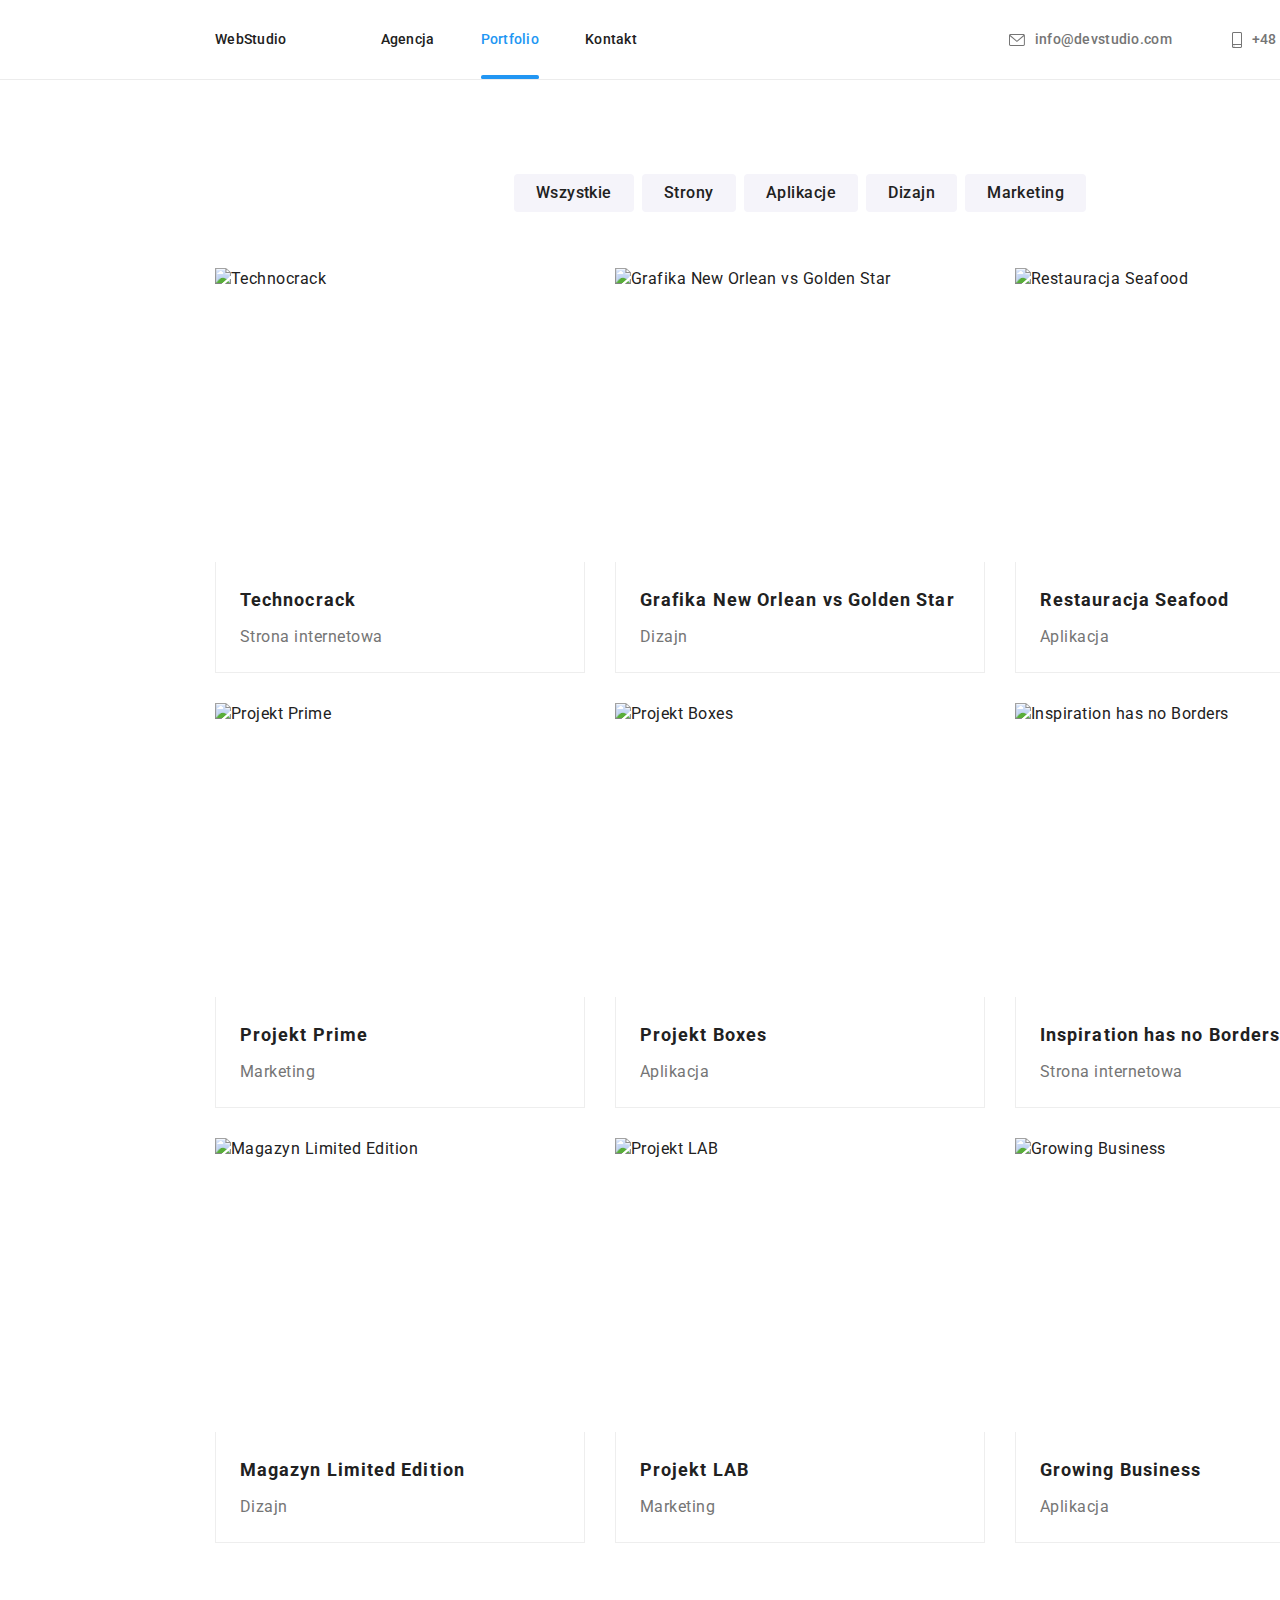
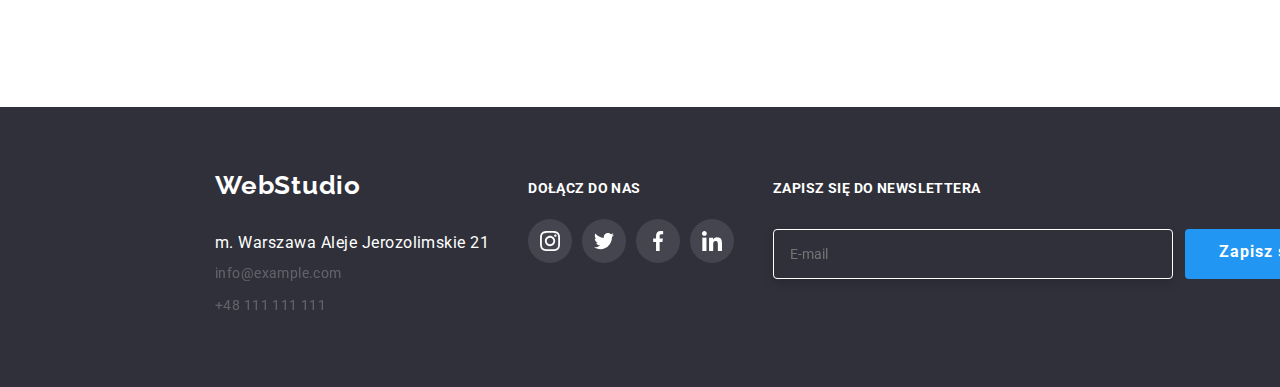
==== commit c06bd570: "Add files via upload" ====
--- a/portfolio.html
+++ b/portfolio.html
@@ -190,6 +190,7 @@
     </section>
   </main>
   <footer class="footer">
+    <div class="container">
     <div class="container--footer">
       <div>
       <h2>
@@ -255,6 +256,7 @@
 </div>
   </div>
 </div>
+</div>
   </footer>
  </body>
 </html>
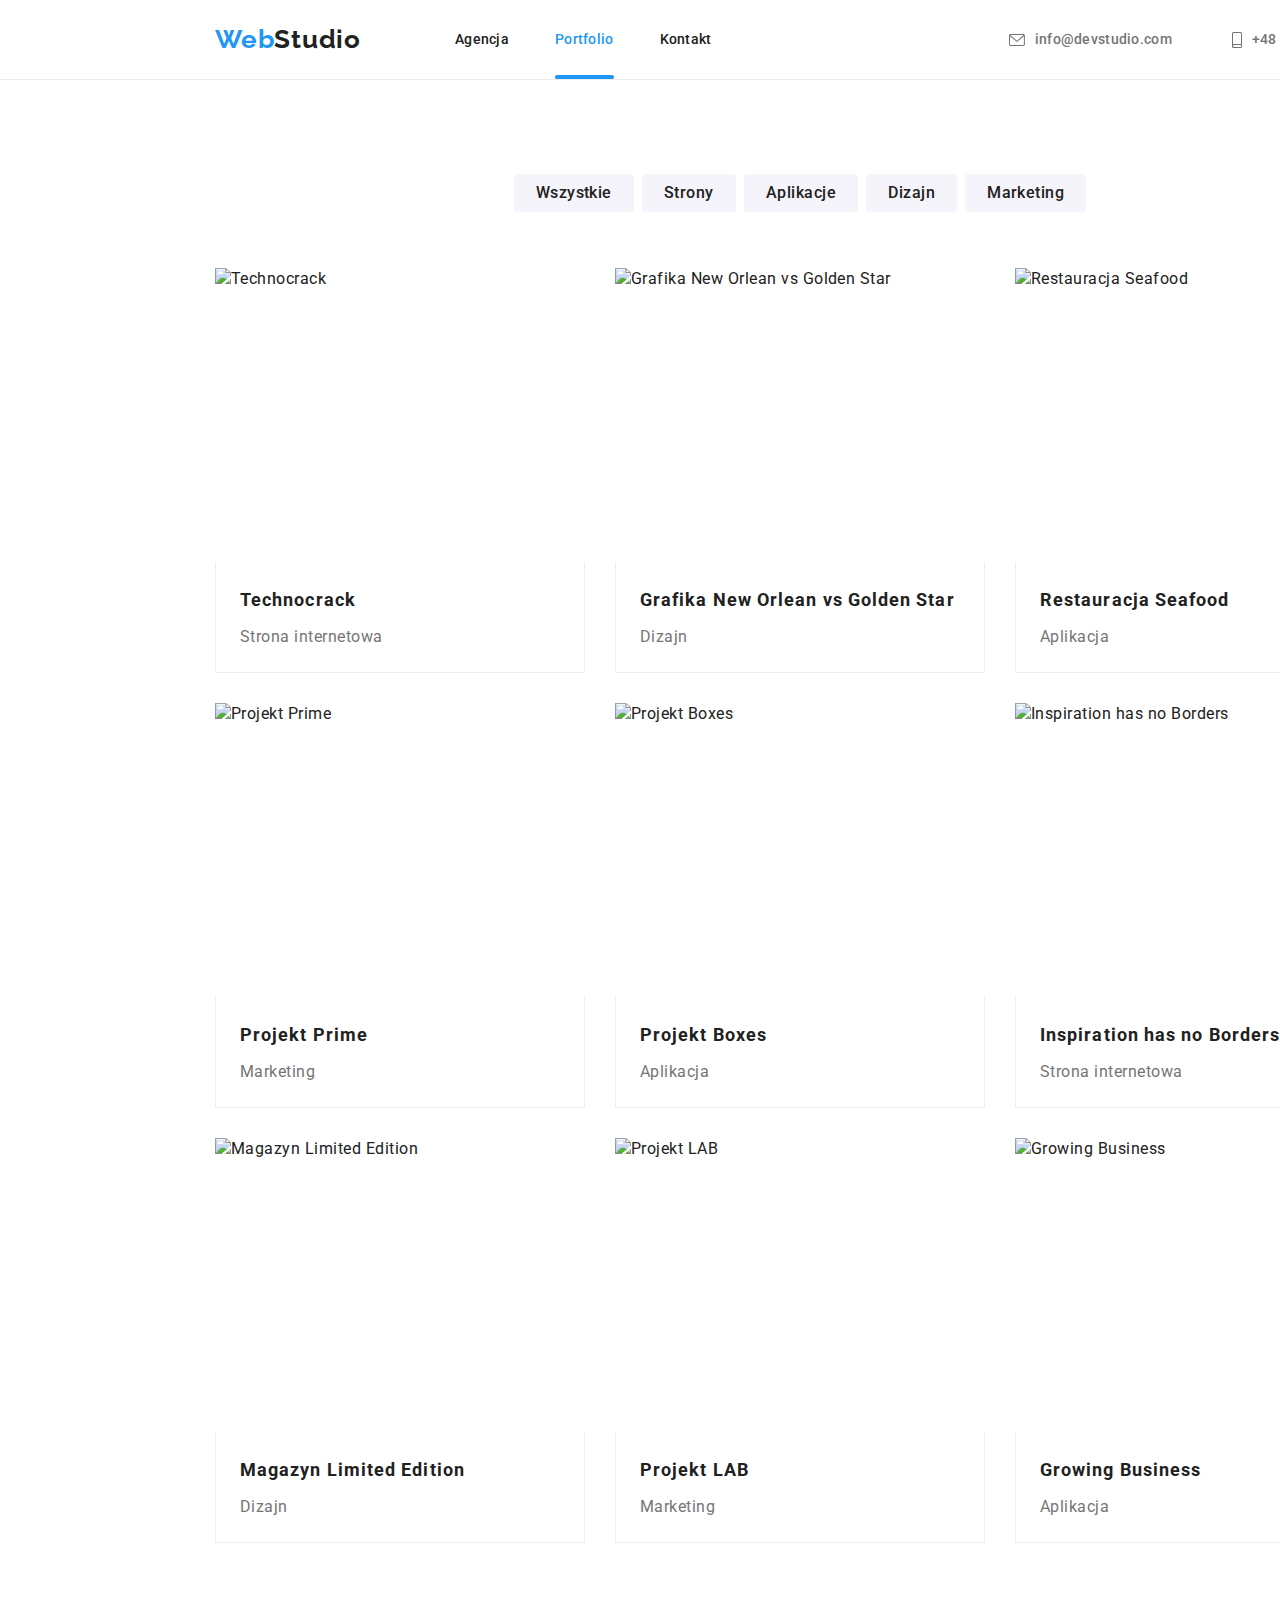
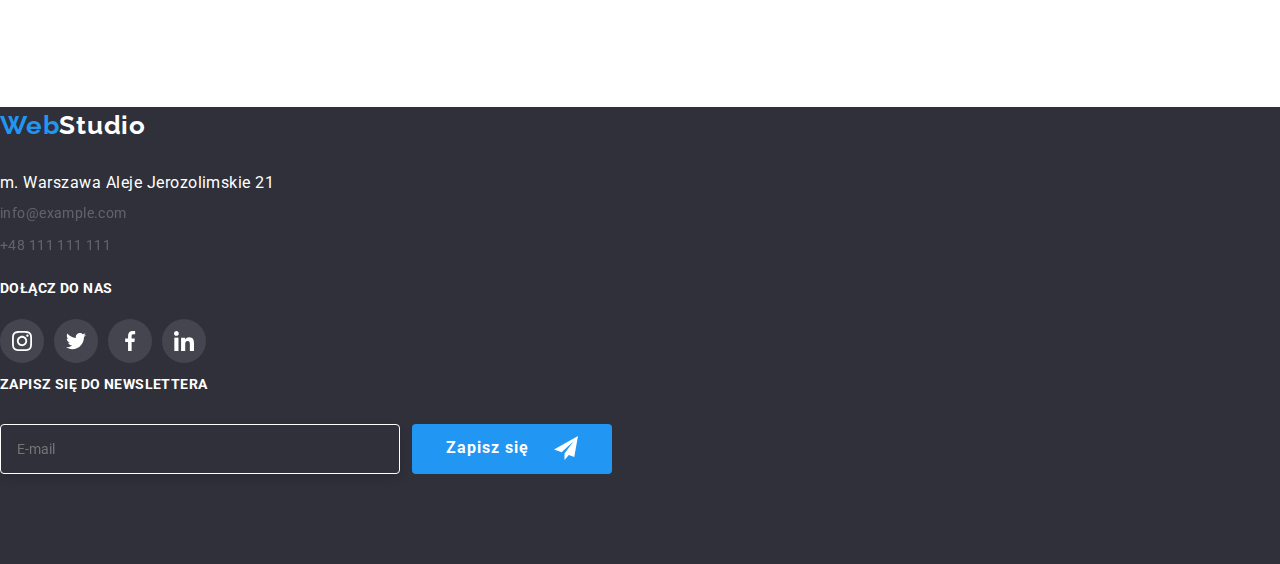
==== commit 66397891: "Add files via upload" ====
--- a/portfolio.html
+++ b/portfolio.html
@@ -190,8 +190,7 @@
     </section>
   </main>
   <footer class="footer">
-    <div class="container">
-    <div class="container--footer">
+    <div class="footer__container">
       <div>
       <h2>
       <a class="footer__end" href="index.html">
@@ -256,7 +255,6 @@
 </div>
   </div>
 </div>
-</div>
   </footer>
  </body>
 </html>
--- a/css/main.min.css
+++ b/css/main.min.css
@@ -1 +1 @@
-.is-hidden{opacity:0;visibility:hidden;pointer-events:none}.visually-hidden{position:absolute !important;clip:rect(1px 1px 1px 1px);clip:rect(1px, 1px, 1px, 1px);padding:0 !important;border:0 !important;height:1px !important;width:1px !important;overflow:hidden}:root{--grey: #f5f4fa;--black: #2f303a;--text-grey: #757575;--text-black: #212121;--blue: #2196f3;--white: #ffffff;--soc-grey: #afb1b8;--transition: 250ms cubic-bezier(0.4, 0, 0.2, 1)}.sec4__h2{height:42px;font-weight:700;font-size:36px;letter-spacing:.03em;color:var(--text-black);margin:0 auto;margin-bottom:50px;padding-bottom:50px;padding-top:94px;line-height:1.6;background-color:#f5f4fa;text-align:center;padding-bottom:50px}.sec4__ul{display:flex;justify-content:space-between;align-items:center;gap:10px}.sec4__ul--figcaption{padding:30px 34px}.sec4__ul--figure{box-shadow:0px 1px 3px rgba(0,0,0,.12),0px 1px 1px rgba(0,0,0,.14),0px 2px 1px rgba(0,0,0,.2);border-radius:0px 0px 4px 4px;background-color:#fff;text-align:center;margin-left:0px}.sec4__ul--svg{align-items:center;justify-content:center;width:20px;height:20px}.sec4__ul--a{display:flex;width:40px;height:40px;border-radius:50%;background-color:var(--white);fill:#afb1b8;align-items:center;justify-content:center}.sec4__ul--a:hover{background-color:var(--blue);fill:var(--white);transition:var(--transition)}.sec4__ul--a:focus{background-color:var(--blue);fill:var(--white);transition:var(--transition)}.sec4__h3{font-size:16px;font-weight:bold;letter-spacing:.03em;text-align:center}.sec4__p{color:var(--text-grey);font-size:16px;font-weight:normal;letter-spacing:.03em;text-align:center;margin:0 auto;padding-bottom:16px}.sec4__list{background-color:#f5f4fa;display:flex;padding-left:0;padding-bottom:10px;justify-content:space-between}*{margin:0;padding:0;border:0;line-height:1.4em;vertical-align:baseline;text-decoration:none;outline:0}*,::after,::before{box-sizing:border-box}ul,ol{list-style-type:none}body{width:1600px;background-color:var(--white);display:block;color:#212121;font-family:"Roboto","Raleway",sans-serif;margin:0 auto}html{line-height:1.15;-webkit-text-size-adjust:100%}figcaption{padding-top:20px;padding-bottom:20px}img{display:block}input{line-height:1.15;margin:0;font-size:100%;font-family:inherit}footer{background-color:var(--black);color:#fff;font-size:16px;line-height:1.5;padding-bottom:60px}.sec1{background-color:#2f303a;margin:0 auto;height:600px;text-align:center;justify-content:center;display:flex;align-items:center;max-width:1600px;background-image:linear-gradient(rgba(47, 48, 58, 0.4), rgba(47, 48, 58, 0.4), rgba(47, 48, 58, 0.4), rgba(47, 48, 58, 0.4)),url("../images/bgImage.png");background-repeat:no-repeat;background-size:cover}.sec1__but{color:var(--white);background:var(--blue);border-radius:4px;font-weight:700;font-size:16px;line-height:1.875;border:none;text-align:center;letter-spacing:.06em;padding:10px 40px;box-shadow:0px 4px 4px rgba(0,0,0,.15);cursor:pointer;align-items:center;visibility:visible}.sec1__but:hover{border-radius:4px;transition:var(--transition)}.sec1__but:focus{border-radius:4px;transition:var(--transition)}.sec1__title{color:#fff;align-items:center;text-transform:uppercase;font-size:44px;padding-bottom:30px;margin:0 auto;max-width:696px}.sec1__main-container{width:1200px;color:#fff;font-weight:900;font-size:44px;text-transform:uppercase;line-height:1.4;text-align:center;max-width:1600px;letter-spacing:.06em;justify-content:space-between;padding-top:75px}.port1__ul{display:flex;justify-content:center;list-style-type:none;flex-wrap:wrap;margin-left:-8px;margin-bottom:-8px}.port1__ul--button{font-family:"Roboto",sans-serif;background-color:var(--grey);border-radius:4px;color:var(--text-black);border:0px;font-size:16px;font-weight:500;text-align:center;padding:6px 22px;line-height:1.625;letter-spacing:.03em;margin-left:8px;margin-bottom:8px;cursor:pointer;text-transform:none}.port1__ul--button:hover{background-color:var(--blue);color:var(--white);box-shadow:0px 1px 3px rgba(0,0,0,.12),0px 1px 1px rgba(0,0,0,.14),0px 2px 1px rgba(0,0,0,.2);transition:var(--transition)}.port1__ul--button:focus{background-color:var(--blue);color:var(--white);box-shadow:0px 1px 3px rgba(0,0,0,.12),0px 1px 1px rgba(0,0,0,.14),0px 2px 1px rgba(0,0,0,.2);transition:var(--transition)}.container{width:1200px;margin:0 auto;transition-property:background-color;transition-duration:250ms;padding-left:15px;padding-right:15px}.container--footer{padding-top:60px;display:flex;justify-content:space-between}.sec5__clients{font-weight:700;font-size:36px;line-height:1.16;text-align:center;color:var(--text-black);letter-spacing:.03em;margin-bottom:50px}.sec5__list-clients{display:flex;list-style:none;justify-content:space-between;align-items:center;margin-right:20px;margin-left:20px;padding-top:20px}.sec5__ul--a{width:170px;height:92px;border-radius:4px;border:1px solid #afb1b8;fill:#afb1b8;box-sizing:border-box;justify-content:space-around;display:flex;align-items:center}.sec5__ul--a:focus{border:1px solid var(--blue);fill:var(--blue);color:var(--blue);transition:var(--transition)}.sec5__ul--a:hover{border:1px solid var(--blue);fill:var(--blue);color:var(--blue);transition:var(--transition)}.footer{display:flex;justify-content:space-between}.footer__end{font-family:Raleway;font-weight:700;font-size:26px;letter-spacing:.03em;color:#fff;line-height:1.4;text-decoration-line:none}.footer__address{padding-top:20px;color:var(--white);font-size:16px;font-style:normal;line-height:1.5;letter-spacing:.03em;list-style-type:none;margin-bottom:9px;gap:30px}.footer__address--p{padding-top:8px}.footer__ul{list-style:none;display:flex;align-items:center;margin-top:20px;flex-wrap:wrap;gap:10px;transition-property:fill,background-color;transition:var(--transition)}.footer__li{justify-content:space-between;align-items:center;display:flex;flex-wrap:wrap;gap:10px;border-radius:50%;background-color:rgba(255,255,255,.1);fill:var(--white)}.footer__li:focus-within{background-color:var(--blue);transition:var(--transition)}.footer__li:hover{background-color:var(--blue);transition:var(--transition)}.footer__li--svg{width:20px;height:20px;align-items:center;fill:var(--white)}.footer__li--svg:hover{background-color:var(--blue);transition:var(--transition)}.footer__li--svg:focus{background-color:var(--blue);transition:var(--transition)}.footer__li--a{width:44px;height:44px;display:flex;align-items:center;padding-left:12px;border-radius:50%;fill:var(--white)}.footer__li--a:hover{color:var(--white);transition:var(--transition)}.footer__li--a:focus{color:var(--white);transition:var(--transition)}.footer__h2{padding-top:12px;font-weight:700;font-size:14px;line-height:1.4;width:122px;height:16px;text-transform:uppercase;font-family:"Roboto";letter-spacing:.03em;padding-bottom:20px;color:var(--white)}.footer__div--p{padding-top:12px;font-family:"Roboto";font-weight:700;font-size:14px;letter-spacing:.03em;text-transform:uppercase;color:#fff}.footer__div--newsletter{display:flex;justify-content:center;align-items:center}.footer__input{width:400px;height:50px;margin-top:10px;border:1px solid var(--white);filter:drop-shadow(0px 4px 4px rgba(0, 0, 0, 0.15));border-radius:4px;background-color:var(--black);margin-top:20px;padding-left:16px;color:var(--white)}.footer__input:hover{border:1px solid var(--blue);border-radius:4px;outline:none;transition:var(--transition);background-color:var(--black)}.footer__input:focus{border:1px solid var(--blue);border-radius:4px;outline:none;transition:var(--transition);background-color:var(--black)}.footer__label--email{margin-bottom:20px;align-items:center;text-transform:uppercase;font-size:14px;font-weight:bold;letter-spacing:.03em}.footer__button{width:200px;height:50px;margin-top:10px;background:var(--blue);border-radius:4px;font-weight:700;font-size:16px;line-height:1.875;text-align:center;align-items:center;justify-content:center;display:flex;letter-spacing:.06em;color:#fff;margin-bottom:30px;margin-left:12px;margin-top:30px;padding-bottom:3px;border:0px;cursor:pointer}.footer__button:hover{box-shadow:0px 4px 4px var(--blue)}.footer__button:focus{box-shadow:0px 4px 4px var(--blue)}.footer__button--svg{width:24px;height:24px;margin-left:25px}.footer__button--svg:hover{color:var(--text-black);fill:var(--text-black);transition:var(--transition)}.footer__button--svg:focus{color:var(--text-black);fill:var(--text-black);transition:var(--transition)}.footer__mail,.footer__tel{font-size:14px;text-decoration-line:none;color:rgba(255,255,255,.6);opacity:40%;line-height:1.71;letter-spacing:.03em}.footer__mail:hover,.footer__tel:hover{text-decoration:underline;color:var(--blue);border-radius:4px;transition:var(--transition)}.footer__mail:focus,.footer__tel:focus{text-decoration:underline;color:var(--blue);border-radius:4px;transition:var(--transition)}.backdrop{opacity:100%;align-items:center;position:fixed;top:50%;left:50%;width:100%;height:100%;border-radius:4px;transform:translate(-50%, -50%);background-color:rgba(0,0,0,.2);animation-name:scaling;animation-duration:2000ms;animation-timing-function:linear;animation-iteration-count:1;animation-direction:normal;transition-property:opacity,transform;transition-duration:250ms;transition-timing-function:ease-in-out}.modal{position:absolute;top:50%;left:50%;transform:translate(-50%, -50%);background-color:var(--white);padding:40px;box-shadow:0px 1px 3px rgba(0,0,0,.12),0px 1px 1px rgba(0,0,0,.14),0px 2px 1px rgba(0,0,0,.2);border-radius:4px;opacity:100%}.modal__button{cursor:pointer;position:absolute;top:8px;right:8px;width:30px;height:30px;background-color:var(--white);border-radius:50%;border:1px solid #000;opacity:100%;z-index:1000}.modal__button:hover{color:var(--blue);border-color:var(--blue);cursor:pointer;transition:var(--transition)}.modal__button:focus{color:var(--blue);border-color:var(--blue);cursor:pointer;transition:var(--transition)}.is-hidden{opacity:0;visibility:hidden;pointer-events:none}.form{display:flex;align-items:center;justify-content:space-between;flex-direction:column;position:relative}.form__h2{font-weight:700;font-size:20px;line-height:1.2;text-align:center;letter-spacing:.03em;color:var(--black);margin-bottom:12px}.form__div{display:flex;flex-direction:column;align-items:center;outline:none}.form__label{display:flex;flex-direction:column;justify-content:center;font-size:12px;line-height:1.16;letter-spacing:.01em;color:var(--text-grey);margin-block:4px 10px}.form__label:focus-within>svg{color:var(--blue);fill:var(--blue);transition:var(--transition)}.form__label:first-of-type{margin-top:0}.form__label--svg{position:absolute;display:flex;width:15px;height:12px;margin-top:18px;margin-left:12px;fill:var(--text-black)}.input__name{width:12px;height:12px}.input__tel{width:13px;height:13px}.input__mail{width:15px;height:12px}.form__label--input{border:1px solid rgba(33,33,33,.2);border-radius:4px;width:448px;height:40px;margin-top:4px;text-indent:42px;color:var(--text-grey);font-size:12px;display:block;background-repeat:no-repeat;background-position:left 15px center;transition:background-image var(--transition)}.form__label--input:focus+svg{fill:var(--blue)}.form__label--input:focus{border:1px solid var(--blue);border-radius:4px;outline:none;transition:var(--transition)}.form__label--input:hover{border:1px solid var(--blue);border-radius:4px;outline:none;transition:var(--transition)}.form__label--textarea{width:448px;height:120px;font-size:12px;padding:12px 16px;letter-spacing:.01em;color:var(--text-grey);opacity:50%;margin-top:4px;resize:none;border:1px solid rgba(33,33,33,.2);border-radius:4px}.form__label--textarea:focus{border:1px solid var(--blue);border-radius:4px;outline:none;transition:var(--transition)}.form__label--textarea:hover{border:1px solid var(--blue);border-radius:4px;outline:none;transition:var(--transition)}.form__checkbox{display:flex;align-items:center;margin-top:20px;cursor:pointer}.form__span{display:flex;align-items:center;margin-top:1px;font-size:14px;line-height:1.71;letter-spacing:.03em;color:var(--text-grey);margin-left:8px;transition:var(--transition)}.form__span::before{display:inline-block;content:"";width:16px;height:15px;outline:1px solid #212121;border-radius:2px;margin-right:9px;transition:var(--transition)}.form__span--a{padding-left:3px;padding-right:3px;text-decoration:none;color:var(--blue);transition:var(--transition);transition-property:text-decoration,color;letter-spacing:.06em}.form__span--a:hover{cursor:pointer;text-decoration:underline;color:var(--blue);transition:var(--transition)}.form__checkbox--input:checked+.form__span::before{background-color:var(--blue);outline:1px solid var(--blue);border-radius:2px;background-image:url(../images/check.svg);background-repeat:no-repeat;background-size:cover;background-position:center;margin-right:8px}.form___button{background:var(--blue);box-shadow:0px 4px 4px rgba(0,0,0,.15);border-radius:4px;line-height:1.87;letter-spacing:.06em;color:#fff;margin-top:30px;border:0px;cursor:pointer}.form___button:hover{background-color:var(--grey);color:#212121;transition:var(--transition)}.form___button:focus{background-color:var(--grey);color:#212121;transition:var(--transition)}.form___button--span{padding:10px 76px;letter-spacing:.06em;line-height:1.88;display:flex;align-items:center;justify-content:center;text-align:center;font-weight:700;font-size:16px}.header{font-weight:500;font-size:14px;line-height:1.14;letter-spacing:.02em;border-bottom:1px solid #ececec;min-height:80px;display:flex}.header::after{text-decoration:underline}.header__link{text-decoration:none;font-size:26px;letter-spacing:.03em;color:var(--text-black);line-height:1.19;text-decoration-line:none}.header__nav--a{display:flex}.header__list-menu{display:flex}.header__list-menu1{display:flex;align-items:center;justify-content:center}.header__list-menu1:focus{color:var(--blue);transition:var(--transition)}.header__list-menu1:hover{color:var(--blue);transition:var(--transition)}.header__list-nav{display:flex;align-items:center}.header__list-nav[href="index.html"]{margin-right:46px}.header__list-nav--a{text-decoration:none;display:flex}.header__list-nav1{list-style-type:none;margin-left:auto;margin-right:12px;display:flex;align-items:center}.header__list-nav1--a{text-decoration:none;color:var(--text-grey);margin-left:50px;display:flex}.header__list-nav1--a:hover{color:var(--blue);transition:var(--transition)}.header__list-nav1--a:focus{color:var(--blue);transition:var(--transition)}.header__link{color:var(--text-black);cursor:pointer;text-decoration-line:none;font-weight:500;font-size:14px;letter-spacing:.02em}.header__link:focus{color:var(--blue);transition:var(--transition)}.header__link:hover{color:var(--blue);transition:var(--transition)}.header__ic{cursor:pointer;text-decoration:none;color:var(--text-grey);display:flex;padding:20px 0;fill:var(--text-grey);transition-property:fill,background-color;transition:var(--transition)}.header__ics{margin-right:10px;fill:var(--text-grey);transition-property:fill,background-color;transition:var(--transition)}.header__ics:hover{fill:var(--blue);transition:var(--transition)}.header__ics:focus{fill:var(--blue);transition:var(--transition)}.header__tel{margin-left:15px;padding-right:12px}.header__tel:hover>.header__ics{fill:var(--blue);transition:var(--transition)}.header__mail{margin-left:15px;padding-right:50px}.header__mail:hover>.header__ics{fill:var(--blue);transition:var(--transition)}.header__list-menu:not(:last-child){margin-right:46px}.header .container{display:flex;align-items:center}.active::after{content:"";display:block;position:absolute;border-top:4px solid var(--blue);border-bottom:0cm;border-radius:2px;width:100%;bottom:-31px;left:0;background-color:var(--blue)}.header__list-nav a[href="index.html"]{margin-left:94px}.header__list-nav .active{position:relative;color:var(--blue);top:0;left:0}.header__tel,.header__mail{color:var(--text-grey);margin-left:10px;align-items:center;cursor:pointer;text-decoration:none;color:var(--text-grey)}.header__tel:focus,.header__mail:focus{fill:var(--blue);color:var(--blue);cursor:pointer;transition:var(--transition)}.header__tel:hover,.header__mail:hover{fill:var(--blue);color:var(--blue);cursor:pointer;transition:var(--transition)}.header__mail .header__ics{width:16px;height:12px}.header__tel .header__ics{width:10px;height:16px}.port2__ul{list-style-type:none;display:flex;flex-wrap:wrap;margin-bottom:94px;padding-bottom:20px;gap:30px;letter-spacing:.03em}.port2__li{display:flex;justify-content:space-between;box-sizing:border-box;border:1px solid var(--white);background:var(--white);border:0px;cursor:pointer}.port2__li>img{object-fit:cover}.port2__li:hover .port2__div--img{transform:translateY(0);transition:var(--transition)}.port2__li:hover{box-shadow:0px 1px 1px rgba(0,0,0,.12),0px 4px 4px rgba(0,0,0,.06),1px 4px 6px rgba(0,0,0,.16);transition:var(--transition)}.port2__div{position:relative;overflow:hidden}.port2__div--img{position:absolute;top:0;left:0;width:100%;height:100%;letter-spacing:.03em;background-color:rgba(33,150,243,.9);transform:translateY(100%);transition:var(--transition);transition-property:transform;transition-timing-function:ease;transition-delay:0s}.port2__div--p{text-align:left;padding-top:49px;padding-left:24px;padding-right:24px;font-family:"Roboto";font-size:18px;letter-spacing:.03em;color:#fff}.port2__figcaption{padding:20px 24px;border-right:1px solid #eee;border-left:1px solid #eee;border-bottom:1px solid #eee;letter-spacing:.06em}.port2__figcaption--h3{font-weight:700;font-size:18px;line-height:2;letter-spacing:.06em;padding-bottom:4px}.port2__figcaption--p{color:#757575;width:322px;height:30px;font-size:16px;line-height:1.875;letter-spacing:.03em}.port2__figure{position:relative;width:370px;overflow:hidden;align-items:center;background-color:#fff;justify-content:space-between;border-radius:0px}.port2__figure:focus{cursor:pointer;box-shadow:0px 1px 3px rgba(0,0,0,.12),0px 1px 1px rgba(0,0,0,.14);animation:cursorMoveOut .8s forwards;transition:var(--transition)}.port2__figure:hover{cursor:pointer;box-shadow:0px 1px 3px rgba(0,0,0,.12),0px 1px 1px rgba(0,0,0,.14);animation:cursorMoveOut .8s forwards;transition:var(--transition)}.sec3__list-images{display:flex;font-size:14px;line-height:1.14;padding-left:0;list-style-type:none;justify-content:space-between;align-items:center}.sec3__figure{border-radius:0px;position:relative}.sec3__under-photo{display:flex;position:absolute;justify-content:center;text-transform:uppercase;align-items:center;height:70px;width:370px;bottom:0px;color:#fff;font-size:14px;font-weight:700;line-height:1.14;letter-spacing:.03em;background:rgba(47,48,58,.8)}.sec3__h2{background-color:var(--white);font-weight:700;font-size:36px;line-height:1.6;text-align:center;padding-bottom:50px}.Web,.stat{font-family:"Raleway","sans-serif";font-weight:700;font-size:26px;font-style:normal;line-height:1.19;letter-spacing:.03em}.Web{color:var(--blue)}.stat{color:var(--text-black)}.footer__stat{color:var(--white)}.section{padding-top:94px;padding-bottom:94px}.section__port1{padding-top:94px;padding-bottom:56px}.section__port2{padding-bottom:50px}.ic{display:flex;justify-content:center;align-items:center;height:120px;padding:25px 0;border-radius:4px;margin-bottom:30px;background-color:var(--grey);fill:#afb1b8;transition-property:fill,background-color;transition:var(--transition)}.ics{width:70px;height:70px}.sec2{font-size:14px;line-height:1.14;justify-content:space-between;background-color:var(--white);display:flex;gap:30px;padding-bottom:0;letter-spacing:.03em;align-items:center}.sec3{background-color:var(--white);font-size:14px;line-height:1.14;justify-content:space-between}.sec4{background-color:var(--grey);font-size:16px;line-height:1.5;letter-spacing:.03em;padding-top:0;justify-content:space-between}.sec5__ul--a{width:170px;height:92px;border-radius:4px;border:1px solid #afb1b8;fill:#afb1b8;box-sizing:border-box;justify-content:space-around;display:flex;align-items:center}.sec5__ul--a:hover{border:1px solid var(--blue);fill:var(--blue);color:var(--blue);transition:var(--transition)}.sec5__ul--a:focus{border:1px solid var(--blue);fill:var(--blue);color:var(--blue);transition:var(--transition)}.sec5__clients{font-weight:700;font-size:36px;line-height:1.16;text-align:center;color:var(--text-black);letter-spacing:.03em;margin-bottom:50px}.sec5__list-clients{display:flex;list-style:none;justify-content:space-between;align-items:center;margin-right:20px;margin-left:20px;padding-top:20px}.sec5__li--svg{width:106px;height:60px}.sec2__lorem{background-color:var(--white);display:flex;gap:30px;padding-bottom:0;letter-spacing:.03em;align-items:center;font-size:14px;line-height:1.14;justify-content:space-between}.sec2__text{font-size:14px;font-weight:700;letter-spacing:.03em;text-transform:uppercase;display:block;text-align:left;list-style:none;padding-right:30px;padding-top:30px}.sec2__text-lorem{padding-top:10px;font-size:14px;line-height:1.7;color:var(--text-grey);letter-spacing:.03em;text-align:justify}/*# sourceMappingURL=main.min.css.map */+.is-hidden{opacity:0;visibility:hidden;pointer-events:none}.visually-hidden{position:absolute !important;clip:rect(1px 1px 1px 1px);clip:rect(1px, 1px, 1px, 1px);padding:0 !important;border:0 !important;height:1px !important;width:1px !important;overflow:hidden}:root{--grey: #f5f4fa;--black: #2f303a;--text-grey: #757575;--text-black: #212121;--blue: #2196f3;--white: #ffffff;--soc-grey: #afb1b8;--transition: 250ms cubic-bezier(0.4, 0, 0.2, 1)}.sec4__h2{height:42px;font-weight:700;font-size:36px;letter-spacing:.03em;color:var(--text-black);margin:0 auto;margin-bottom:50px;padding-bottom:50px;padding-top:94px;line-height:1.6;background-color:#f5f4fa;text-align:center;padding-bottom:50px}.sec4__ul{display:flex;justify-content:space-between;align-items:center;gap:10px}.sec4__ul--figcaption{padding:30px 34px}.sec4__ul--figure{box-shadow:0px 1px 3px rgba(0,0,0,.12),0px 1px 1px rgba(0,0,0,.14),0px 2px 1px rgba(0,0,0,.2);border-radius:0px 0px 4px 4px;background-color:#fff;text-align:center;margin-left:0px}.sec4__ul--svg{align-items:center;justify-content:center;width:20px;height:20px}.sec4__ul--a{display:flex;width:40px;height:40px;border-radius:50%;background-color:var(--white);fill:#afb1b8;align-items:center;justify-content:center}.sec4__ul--a:hover{background-color:var(--blue);fill:var(--white);transition:var(--transition)}.sec4__ul--a:focus{background-color:var(--blue);fill:var(--white);transition:var(--transition)}.sec4__h3{font-size:16px;font-weight:bold;letter-spacing:.03em;text-align:center}.sec4__p{color:var(--text-grey);font-size:16px;font-weight:normal;letter-spacing:.03em;text-align:center;margin:0 auto;padding-bottom:16px}.sec4__list{background-color:#f5f4fa;display:flex;padding-left:0;padding-bottom:10px;justify-content:space-between}*{margin:0;padding:0;border:0;line-height:1.4em;vertical-align:baseline;text-decoration:none;outline:0}*,::after,::before{box-sizing:border-box}ul,ol{list-style-type:none}body{width:1600px;background-color:var(--white);display:block;color:#212121;font-family:"Roboto","Raleway",sans-serif;margin:0 auto}html{line-height:1.15;-webkit-text-size-adjust:100%}figcaption{padding-top:20px;padding-bottom:20px}img{display:block}input{line-height:1.15;margin:0;font-size:100%;font-family:inherit}footer{color:#fff;font-size:16px;line-height:1.5;padding-bottom:60px}.sec1{background-color:#2f303a;margin:0 auto;height:600px;text-align:center;justify-content:center;display:flex;align-items:center;max-width:1600px;background-image:linear-gradient(rgba(47, 48, 58, 0.4), rgba(47, 48, 58, 0.4), rgba(47, 48, 58, 0.4), rgba(47, 48, 58, 0.4)),url("../images/bgImage.png");background-repeat:no-repeat;background-size:cover}.sec1__but{color:var(--white);background:var(--blue);border-radius:4px;font-weight:700;font-size:16px;line-height:1.875;border:none;text-align:center;letter-spacing:.06em;padding:10px 40px;box-shadow:0px 4px 4px rgba(0,0,0,.15);cursor:pointer;align-items:center;visibility:visible}.sec1__but:hover{border-radius:4px;transition:var(--transition)}.sec1__but:focus{border-radius:4px;transition:var(--transition)}.sec1__title{color:#fff;align-items:center;text-transform:uppercase;font-size:44px;padding-bottom:30px;margin:0 auto;max-width:696px}.sec1__main-container{width:1200px;color:#fff;font-weight:900;font-size:44px;text-transform:uppercase;line-height:1.4;text-align:center;max-width:1600px;letter-spacing:.06em;justify-content:space-between;padding-top:75px}.port1__ul{display:flex;justify-content:center;list-style-type:none;flex-wrap:wrap;margin-left:-8px;margin-bottom:-8px}.port1__ul--button{font-family:"Roboto",sans-serif;background-color:var(--grey);border-radius:4px;color:var(--text-black);border:0px;font-size:16px;font-weight:500;text-align:center;padding:6px 22px;line-height:1.625;letter-spacing:.03em;margin-left:8px;margin-bottom:8px;cursor:pointer;text-transform:none}.port1__ul--button:hover{background-color:var(--blue);color:var(--white);box-shadow:0px 1px 3px rgba(0,0,0,.12),0px 1px 1px rgba(0,0,0,.14),0px 2px 1px rgba(0,0,0,.2);transition:var(--transition)}.port1__ul--button:focus{background-color:var(--blue);color:var(--white);box-shadow:0px 1px 3px rgba(0,0,0,.12),0px 1px 1px rgba(0,0,0,.14),0px 2px 1px rgba(0,0,0,.2);transition:var(--transition)}.container{width:1200px;margin:0 auto;transition-property:background-color;transition-duration:250ms;padding-left:15px;padding-right:15px}.container--footer{padding-top:60px;display:flex;justify-content:space-between}.sec5__clients{font-weight:700;font-size:36px;line-height:1.16;text-align:center;color:var(--text-black);letter-spacing:.03em;margin-bottom:50px}.sec5__list-clients{display:flex;list-style:none;justify-content:space-between;align-items:center;margin-right:20px;margin-left:20px;padding-top:20px}.sec5__ul--a{width:170px;height:92px;border-radius:4px;border:1px solid #afb1b8;fill:#afb1b8;box-sizing:border-box;justify-content:space-around;display:flex;align-items:center}.sec5__ul--a:focus{border:1px solid var(--blue);fill:var(--blue);color:var(--blue);transition:var(--transition)}.sec5__ul--a:hover{border:1px solid var(--blue);fill:var(--blue);color:var(--blue);transition:var(--transition)}.footer{display:flex;justify-content:space-between;width:100%;background-color:var(--black)}.footer__end{font-family:Raleway;font-weight:700;font-size:26px;letter-spacing:.03em;color:#fff;line-height:1.4;text-decoration-line:none}.footer__address{padding-top:20px;color:var(--white);font-size:16px;font-style:normal;line-height:1.5;letter-spacing:.03em;list-style-type:none;margin-bottom:9px;gap:30px}.footer__address--p{padding-top:8px}.footer__ul{list-style:none;display:flex;align-items:center;margin-top:20px;flex-wrap:wrap;gap:10px;transition-property:fill,background-color;transition:var(--transition)}.footer__li{justify-content:space-between;align-items:center;display:flex;flex-wrap:wrap;gap:10px;border-radius:50%;background-color:rgba(255,255,255,.1);fill:var(--white)}.footer__li:focus-within{background-color:var(--blue);transition:var(--transition)}.footer__li:hover{background-color:var(--blue);transition:var(--transition)}.footer__li--svg{width:20px;height:20px;align-items:center;fill:var(--white)}.footer__li--svg:hover{background-color:var(--blue);transition:var(--transition)}.footer__li--svg:focus{background-color:var(--blue);transition:var(--transition)}.footer__li--a{width:44px;height:44px;display:flex;align-items:center;padding-left:12px;border-radius:50%;fill:var(--white)}.footer__li--a:hover{color:var(--white);transition:var(--transition)}.footer__li--a:focus{color:var(--white);transition:var(--transition)}.footer__h2{padding-top:12px;font-weight:700;font-size:14px;line-height:1.4;width:122px;height:16px;text-transform:uppercase;font-family:"Roboto";letter-spacing:.03em;padding-bottom:20px;color:var(--white)}.footer__div--p{padding-top:12px;font-family:"Roboto";font-weight:700;font-size:14px;letter-spacing:.03em;text-transform:uppercase;color:#fff}.footer__div--newsletter{display:flex;justify-content:center;align-items:center}.footer__input{width:400px;height:50px;margin-top:10px;border:1px solid var(--white);filter:drop-shadow(0px 4px 4px rgba(0, 0, 0, 0.15));border-radius:4px;background-color:var(--black);margin-top:20px;padding-left:16px;color:var(--white)}.footer__input:hover{border:1px solid var(--blue);border-radius:4px;outline:none;transition:var(--transition);background-color:var(--black)}.footer__input:focus{border:1px solid var(--blue);border-radius:4px;outline:none;transition:var(--transition);background-color:var(--black)}.footer__label--email{margin-bottom:20px;align-items:center;text-transform:uppercase;font-size:14px;font-weight:bold;letter-spacing:.03em}.footer__button{width:200px;height:50px;margin-top:10px;background:var(--blue);border-radius:4px;font-weight:700;font-size:16px;line-height:1.875;text-align:center;align-items:center;justify-content:center;display:flex;letter-spacing:.06em;color:#fff;margin-bottom:30px;margin-left:12px;margin-top:30px;padding-bottom:3px;border:0px;cursor:pointer}.footer__button:hover{box-shadow:0px 4px 4px var(--blue)}.footer__button:focus{box-shadow:0px 4px 4px var(--blue)}.footer__button--svg{width:24px;height:24px;margin-left:25px}.footer__button--svg:hover{color:var(--text-black);fill:var(--text-black);transition:var(--transition)}.footer__button--svg:focus{color:var(--text-black);fill:var(--text-black);transition:var(--transition)}.footer__mail,.footer__tel{font-size:14px;text-decoration-line:none;color:rgba(255,255,255,.6);opacity:40%;line-height:1.71;letter-spacing:.03em}.footer__mail:hover,.footer__tel:hover{text-decoration:underline;color:var(--blue);border-radius:4px;transition:var(--transition)}.footer__mail:focus,.footer__tel:focus{text-decoration:underline;color:var(--blue);border-radius:4px;transition:var(--transition)}.backdrop{opacity:100%;align-items:center;position:fixed;top:50%;left:50%;width:100%;height:100%;border-radius:4px;transform:translate(-50%, -50%);background-color:rgba(0,0,0,.2);animation-name:scaling;animation-duration:2000ms;animation-timing-function:linear;animation-iteration-count:1;animation-direction:normal;transition-property:opacity,transform;transition-duration:250ms;transition-timing-function:ease-in-out}.modal{position:absolute;top:50%;left:50%;transform:translate(-50%, -50%);background-color:var(--white);padding:40px;box-shadow:0px 1px 3px rgba(0,0,0,.12),0px 1px 1px rgba(0,0,0,.14),0px 2px 1px rgba(0,0,0,.2);border-radius:4px;opacity:100%}.modal__button{cursor:pointer;position:absolute;top:8px;right:8px;width:30px;height:30px;background-color:var(--white);border-radius:50%;border:1px solid #000;opacity:100%;z-index:1000}.modal__button:hover{color:var(--blue);border-color:var(--blue);cursor:pointer;transition:var(--transition)}.modal__button:focus{color:var(--blue);border-color:var(--blue);cursor:pointer;transition:var(--transition)}.is-hidden{opacity:0;visibility:hidden;pointer-events:none}.form{display:flex;align-items:center;justify-content:space-between;flex-direction:column;position:relative}.form__h2{font-weight:700;font-size:20px;line-height:1.2;text-align:center;letter-spacing:.03em;color:var(--black);margin-bottom:12px}.form__div{display:flex;flex-direction:column;align-items:center;outline:none}.form__label{display:flex;flex-direction:column;justify-content:center;font-size:12px;line-height:1.16;letter-spacing:.01em;color:var(--text-grey);margin-block:4px 10px}.form__label:focus-within>svg{color:var(--blue);fill:var(--blue);transition:var(--transition)}.form__label:first-of-type{margin-top:0}.form__label--svg{position:absolute;display:flex;width:15px;height:12px;margin-top:18px;margin-left:12px;fill:var(--text-black)}.input__name{width:12px;height:12px}.input__tel{width:13px;height:13px}.input__mail{width:15px;height:12px}.form__label--input{border:1px solid rgba(33,33,33,.2);border-radius:4px;width:448px;height:40px;margin-top:4px;text-indent:42px;color:var(--text-grey);font-size:12px;display:block;background-repeat:no-repeat;background-position:left 15px center;transition:background-image var(--transition)}.form__label--input:focus+svg{fill:var(--blue)}.form__label--input:focus{border:1px solid var(--blue);border-radius:4px;outline:none;transition:var(--transition)}.form__label--input:hover{border:1px solid var(--blue);border-radius:4px;outline:none;transition:var(--transition)}.form__label--textarea{width:448px;height:120px;font-size:12px;padding:12px 16px;letter-spacing:.01em;color:var(--text-grey);opacity:50%;margin-top:4px;resize:none;border:1px solid rgba(33,33,33,.2);border-radius:4px}.form__label--textarea:focus{border:1px solid var(--blue);border-radius:4px;outline:none;transition:var(--transition)}.form__label--textarea:hover{border:1px solid var(--blue);border-radius:4px;outline:none;transition:var(--transition)}.form__checkbox{display:flex;align-items:center;margin-top:20px;cursor:pointer}.form__span{display:flex;align-items:center;margin-top:1px;font-size:14px;line-height:1.71;letter-spacing:.03em;color:var(--text-grey);margin-left:8px;transition:var(--transition)}.form__span::before{display:inline-block;content:"";width:16px;height:15px;outline:1px solid #212121;border-radius:2px;margin-right:9px;transition:var(--transition)}.form__span--a{padding-left:3px;padding-right:3px;text-decoration:none;color:var(--blue);transition:var(--transition);transition-property:text-decoration,color;letter-spacing:.06em}.form__span--a:hover{cursor:pointer;text-decoration:underline;color:var(--blue);transition:var(--transition)}.form__checkbox--input:checked+.form__span::before{background-color:var(--blue);outline:1px solid var(--blue);border-radius:2px;background-image:url(../images/check.svg);background-repeat:no-repeat;background-size:cover;background-position:center;margin-right:8px}.form___button{background:var(--blue);box-shadow:0px 4px 4px rgba(0,0,0,.15);border-radius:4px;line-height:1.87;letter-spacing:.06em;color:#fff;margin-top:30px;border:0px;cursor:pointer}.form___button:hover{background-color:var(--grey);color:#212121;transition:var(--transition)}.form___button:focus{background-color:var(--grey);color:#212121;transition:var(--transition)}.form___button--span{padding:10px 76px;letter-spacing:.06em;line-height:1.88;display:flex;align-items:center;justify-content:center;text-align:center;font-weight:700;font-size:16px}.header{font-weight:500;font-size:14px;line-height:1.14;letter-spacing:.02em;border-bottom:1px solid #ececec;min-height:80px;display:flex}.header::after{text-decoration:underline}.header__link{text-decoration:none;font-size:26px;letter-spacing:.03em;color:var(--text-black);line-height:1.19;text-decoration-line:none}.header__nav--a{display:flex}.header__list-menu{display:flex}.header__list-menu1{display:flex;align-items:center;justify-content:center}.header__list-menu1:focus{color:var(--blue);transition:var(--transition)}.header__list-menu1:hover{color:var(--blue);transition:var(--transition)}.header__list-nav{display:flex;align-items:center}.header__list-nav[href="index.html"]{margin-right:46px}.header__list-nav--a{text-decoration:none;display:flex}.header__list-nav1{list-style-type:none;margin-left:auto;margin-right:12px;display:flex;align-items:center}.header__list-nav1--a{text-decoration:none;color:var(--text-grey);margin-left:50px;display:flex}.header__list-nav1--a:hover{color:var(--blue);transition:var(--transition)}.header__list-nav1--a:focus{color:var(--blue);transition:var(--transition)}.header__link{color:var(--text-black);cursor:pointer;text-decoration-line:none;font-weight:500;font-size:14px;letter-spacing:.02em}.header__link:focus{color:var(--blue);transition:var(--transition)}.header__link:hover{color:var(--blue);transition:var(--transition)}.header__ic{cursor:pointer;text-decoration:none;color:var(--text-grey);display:flex;padding:20px 0;fill:var(--text-grey);transition-property:fill,background-color;transition:var(--transition)}.header__ics{margin-right:10px;fill:var(--text-grey);transition-property:fill,background-color;transition:var(--transition)}.header__ics:hover{fill:var(--blue);transition:var(--transition)}.header__ics:focus{fill:var(--blue);transition:var(--transition)}.header__tel{margin-left:15px;padding-right:12px}.header__tel:hover>.header__ics{fill:var(--blue);transition:var(--transition)}.header__mail{margin-left:15px;padding-right:50px}.header__mail:hover>.header__ics{fill:var(--blue);transition:var(--transition)}.header__list-menu:not(:last-child){margin-right:46px}.header .container{display:flex;align-items:center}.active::after{content:"";display:block;position:absolute;border-top:4px solid var(--blue);border-bottom:0cm;border-radius:2px;width:100%;bottom:-31px;left:0;background-color:var(--blue)}.header__list-nav a[href="index.html"]{margin-left:94px}.header__list-nav .active{position:relative;color:var(--blue);top:0;left:0}.header__tel,.header__mail{color:var(--text-grey);margin-left:10px;align-items:center;cursor:pointer;text-decoration:none;color:var(--text-grey)}.header__tel:focus,.header__mail:focus{fill:var(--blue);color:var(--blue);cursor:pointer;transition:var(--transition)}.header__tel:hover,.header__mail:hover{fill:var(--blue);color:var(--blue);cursor:pointer;transition:var(--transition)}.header__mail .header__ics{width:16px;height:12px}.header__tel .header__ics{width:10px;height:16px}.port2__ul{list-style-type:none;display:flex;flex-wrap:wrap;margin-bottom:94px;padding-bottom:20px;gap:30px;letter-spacing:.03em}.port2__li{display:flex;justify-content:space-between;box-sizing:border-box;border:1px solid var(--white);background:var(--white);border:0px;cursor:pointer}.port2__li>img{object-fit:cover}.port2__li:hover .port2__div--img{transform:translateY(0);transition:var(--transition)}.port2__li:hover{box-shadow:0px 1px 1px rgba(0,0,0,.12),0px 4px 4px rgba(0,0,0,.06),1px 4px 6px rgba(0,0,0,.16);transition:var(--transition)}.port2__div{position:relative;overflow:hidden}.port2__div--img{position:absolute;top:0;left:0;width:100%;height:100%;letter-spacing:.03em;background-color:rgba(33,150,243,.9);transform:translateY(100%);transition:var(--transition);transition-property:transform;transition-timing-function:ease;transition-delay:0s}.port2__div--p{text-align:left;padding-top:49px;padding-left:24px;padding-right:24px;font-family:"Roboto";font-size:18px;letter-spacing:.03em;color:#fff}.port2__figcaption{padding:20px 24px;border-right:1px solid #eee;border-left:1px solid #eee;border-bottom:1px solid #eee;letter-spacing:.06em}.port2__figcaption--h3{font-weight:700;font-size:18px;line-height:2;letter-spacing:.06em;padding-bottom:4px}.port2__figcaption--p{color:#757575;width:322px;height:30px;font-size:16px;line-height:1.875;letter-spacing:.03em}.port2__figure{position:relative;width:370px;overflow:hidden;align-items:center;background-color:#fff;justify-content:space-between;border-radius:0px}.port2__figure:focus{cursor:pointer;box-shadow:0px 1px 3px rgba(0,0,0,.12),0px 1px 1px rgba(0,0,0,.14);animation:cursorMoveOut .8s forwards;transition:var(--transition)}.port2__figure:hover{cursor:pointer;box-shadow:0px 1px 3px rgba(0,0,0,.12),0px 1px 1px rgba(0,0,0,.14);animation:cursorMoveOut .8s forwards;transition:var(--transition)}.sec3__list-images{display:flex;font-size:14px;line-height:1.14;padding-left:0;list-style-type:none;justify-content:space-between;align-items:center}.sec3__figure{border-radius:0px;position:relative}.sec3__under-photo{display:flex;position:absolute;justify-content:center;text-transform:uppercase;align-items:center;height:70px;width:370px;bottom:0px;color:#fff;font-size:14px;font-weight:700;line-height:1.14;letter-spacing:.03em;background:rgba(47,48,58,.8)}.sec3__h2{background-color:var(--white);font-weight:700;font-size:36px;line-height:1.6;text-align:center;padding-bottom:50px}.header__web,.header__stat{font-family:"Raleway","sans-serif";font-weight:700;font-size:26px;font-style:normal;line-height:1.19;letter-spacing:.03em}.header__web,.footer__web{color:var(--blue)}.header__stat{color:var(--text-black)}.footer__stat{color:var(--white)}.section{padding-top:94px;padding-bottom:94px}.section__port1{padding-top:94px;padding-bottom:56px}.section__port2{padding-bottom:50px}.ic{display:flex;justify-content:center;align-items:center;height:120px;padding:25px 0;border-radius:4px;margin-bottom:30px;background-color:var(--grey);fill:#afb1b8;transition-property:fill,background-color;transition:var(--transition)}.ics{width:70px;height:70px}.sec2{font-size:14px;line-height:1.14;justify-content:space-between;background-color:var(--white);display:flex;gap:30px;padding-bottom:0;letter-spacing:.03em;align-items:center}.sec3{background-color:var(--white);font-size:14px;line-height:1.14;justify-content:space-between}.sec4{background-color:var(--grey);font-size:16px;line-height:1.5;letter-spacing:.03em;padding-top:0;justify-content:space-between}.sec5__ul--a{width:170px;height:92px;border-radius:4px;border:1px solid #afb1b8;fill:#afb1b8;box-sizing:border-box;justify-content:space-around;display:flex;align-items:center}.sec5__ul--a:hover{border:1px solid var(--blue);fill:var(--blue);color:var(--blue);transition:var(--transition)}.sec5__ul--a:focus{border:1px solid var(--blue);fill:var(--blue);color:var(--blue);transition:var(--transition)}.sec5__clients{font-weight:700;font-size:36px;line-height:1.16;text-align:center;color:var(--text-black);letter-spacing:.03em;margin-bottom:50px}.sec5__list-clients{display:flex;list-style:none;justify-content:space-between;align-items:center;margin-right:20px;margin-left:20px;padding-top:20px}.sec5__li--svg{width:106px;height:60px}.sec2__lorem{background-color:var(--white);display:flex;gap:30px;padding-bottom:0;letter-spacing:.03em;align-items:center;font-size:14px;line-height:1.14;justify-content:space-between}.sec2__text{font-size:14px;font-weight:700;letter-spacing:.03em;text-transform:uppercase;display:block;text-align:left;list-style:none;padding-right:30px;padding-top:30px}.sec2__text-lorem{padding-top:10px;font-size:14px;line-height:1.7;color:var(--text-grey);letter-spacing:.03em;text-align:justify}/*# sourceMappingURL=main.min.css.map */